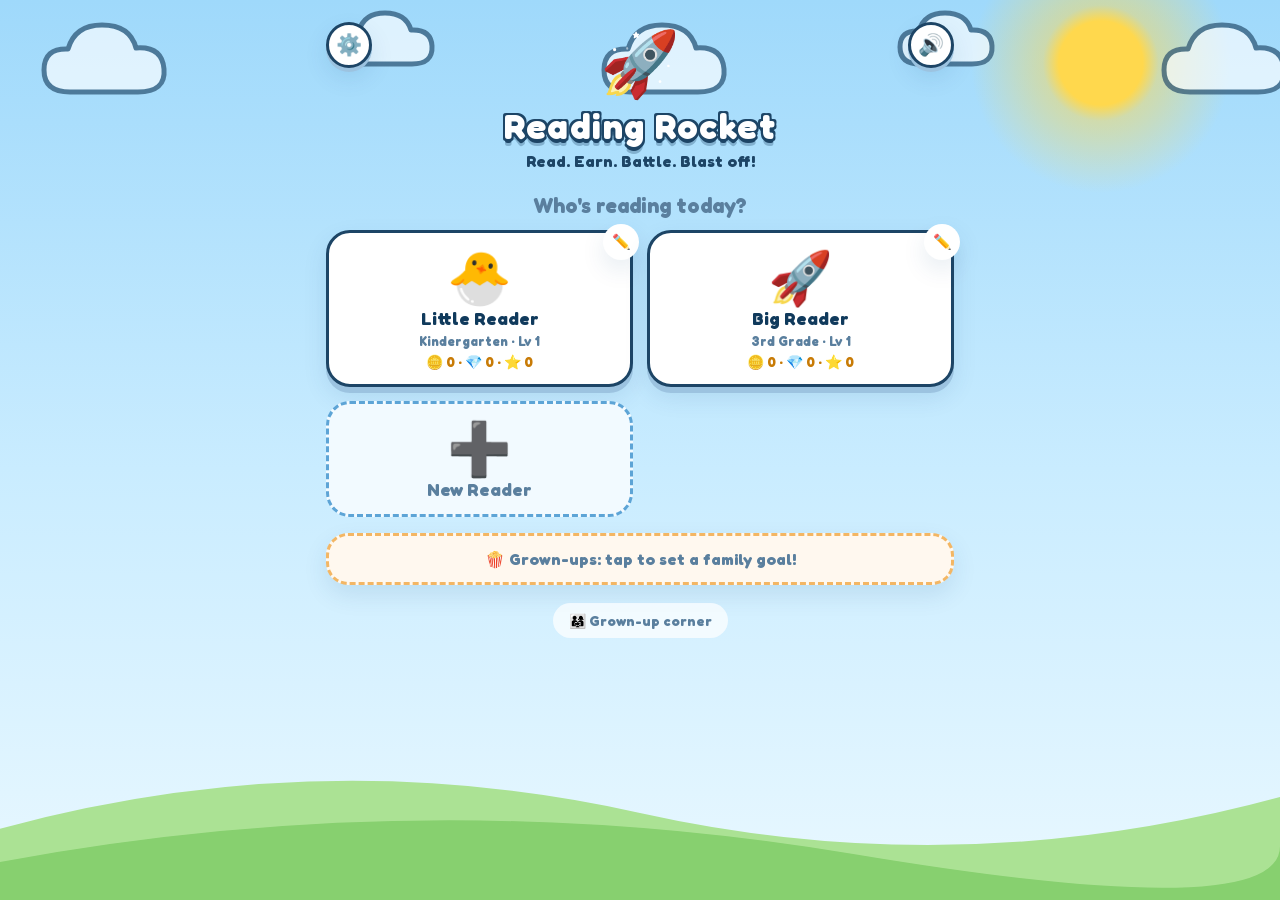
==== index.html @ 062eda23 "Add core functionality for Reading Rocket: progress tracking, state management, and service worker s" ====
<!doctype html>
<html lang="en">
<head>
  <meta charset="utf-8">
  <meta name="viewport" content="width=device-width, initial-scale=1, maximum-scale=1, user-scalable=no, viewport-fit=cover">
  <title>Reading Rocket — Learn to Read!</title>
  <meta name="description" content="A playful phonics game for kids: letter sounds, blending, word building, rhymes, sight words, and speed reading. Grades K–3.">
  <meta name="theme-color" content="#38bdf8">
  <link rel="manifest" href="manifest.webmanifest">
  <link rel="icon" href="icons/icon.svg" type="image/svg+xml">
  <link rel="apple-touch-icon" href="icons/apple-touch-icon.png">
  <meta name="apple-mobile-web-app-capable" content="yes">
  <meta name="mobile-web-app-capable" content="yes">
  <meta name="apple-mobile-web-app-status-bar-style" content="default">
  <meta name="apple-mobile-web-app-title" content="Reading Rocket">
  <link rel="preload" href="fonts/Fredoka.woff2" as="font" type="font/woff2" crossorigin>
  <link rel="stylesheet" href="css/styles.css">
</head>
<body>
  <div id="app"></div>
  <canvas id="confetti-canvas"></canvas>

  <script src="js/data.js"></script>
  <script src="js/audio.js"></script>
  <script src="js/confetti.js"></script>
  <script src="js/state.js"></script>
  <script src="js/progress.js"></script>
  <script src="js/games.js"></script>
  <script src="js/adventure.js"></script>
  <script src="js/app.js"></script>
</body>
</html>
---- css/styles.css ----
/* Reading Rocket — playful, big-touch-target styles for little hands. */

:root {
  --sky: #38bdf8;
  --sky-soft: #e0f2fe;
  --ink: #103a5c;
  --ink-soft: #5a7f9e;
  --card: #ffffff;
  --amber: #f59e0b;
  --amber-deep: #c87b06;
  --good: #22c55e;
  --good-deep: #15803d;
  --bad: #ef4444;
  --line: #d6e9f8;
  --shadow: 0 10px 24px rgba(2, 72, 122, 0.10);
}

* { box-sizing: border-box; -webkit-tap-highlight-color: transparent; }
html, body { margin: 0; min-height: 100%; }

body {
  font-family: ui-rounded, "SF Pro Rounded", "Trebuchet MS", "Comic Sans MS", system-ui, sans-serif;
  color: var(--ink);
  background:
    radial-gradient(1100px 480px at 85% -10%, #fff3c4 0%, transparent 55%),
    radial-gradient(900px 420px at -10% 110%, #dbeafe 0%, transparent 55%),
    linear-gradient(#c2e8fd, #ecf8ff 55%, #f8fdff);
  background-attachment: fixed;
  touch-action: manipulation;
  user-select: none;
  -webkit-user-select: none;
}

#app {
  max-width: 660px;
  margin: 0 auto;
  padding: 16px 16px calc(28px + env(safe-area-inset-bottom));
  min-height: 100dvh;
}

#confetti-canvas {
  position: fixed;
  inset: 0;
  width: 100vw;
  height: 100vh;
  pointer-events: none;
  z-index: 40;
}

.screen { animation: rise 0.35s ease both; }
@keyframes rise { from { opacity: 0; transform: translateY(14px); } to { opacity: 1; transform: none; } }

h1 { font-size: 30px; margin: 8px 0; }
h2 { font-size: 21px; margin: 10px 0; }

/* ---------- Buttons ---------- */
.btn {
  display: inline-flex;
  align-items: center;
  justify-content: center;
  gap: 8px;
  border: 0;
  cursor: pointer;
  font: inherit;
  font-weight: 800;
  color: #fff;
  background: var(--amber);
  border-radius: 20px;
  padding: 13px 22px;
  font-size: 19px;
  box-shadow: 0 5px 0 var(--amber-deep), var(--shadow);
  transition: transform 0.06s, box-shadow 0.06s;
}
.btn:active { transform: translateY(4px); box-shadow: 0 1px 0 var(--amber-deep); }
.btn.ghost { background: #fff; color: var(--ink); box-shadow: 0 5px 0 #c7ddef, var(--shadow); }
.btn.ghost:active { box-shadow: 0 1px 0 #c7ddef; }
.btn.good { background: var(--good); box-shadow: 0 5px 0 var(--good-deep), var(--shadow); }
.btn.good:active { box-shadow: 0 1px 0 var(--good-deep); }
.btn.danger { background: var(--bad); box-shadow: 0 5px 0 #b91c1c, var(--shadow); }
.btn.big { font-size: 23px; padding: 17px 28px; border-radius: 26px; }

.iconbtn {
  border: 0;
  cursor: pointer;
  width: 46px;
  height: 46px;
  border-radius: 50%;
  background: #fff;
  font-size: 21px;
  font-weight: 800;
  color: var(--ink);
  box-shadow: 0 4px 0 #c7ddef, var(--shadow);
  flex: none;
}
.iconbtn:active { transform: translateY(3px); box-shadow: 0 1px 0 #c7ddef; }

/* ---------- Home ---------- */
.apphead { text-align: center; position: relative; padding-top: 8px; }
/* decorative only — the animation's transform paints it above the corner
   buttons, so it must never swallow their taps */
.apphead .logo { font-size: 64px; animation: floaty 3s ease-in-out infinite; pointer-events: none; }
.apphead h1 { margin: 2px 0 0; font-size: 36px; letter-spacing: 0.5px; }
.apphead .tagline { margin: 4px 0 0; color: var(--ink-soft); font-weight: 700; }
.apphead .iconbtn { position: absolute; top: 6px; right: 0; z-index: 1; }
@keyframes floaty { 0%, 100% { transform: translateY(0) rotate(-4deg); } 50% { transform: translateY(-10px) rotate(4deg); } }

.sectiontitle { text-align: center; margin-top: 22px; color: var(--ink-soft); }

.profilegrid { display: grid; grid-template-columns: repeat(2, 1fr); gap: 14px; margin-top: 12px; }
.profilecard { position: relative; }
.profilemain {
  width: 100%;
  border: 0;
  cursor: pointer;
  font: inherit;
  color: var(--ink);
  background: var(--card);
  border-radius: 24px;
  padding: 18px 12px 14px;
  display: flex;
  flex-direction: column;
  align-items: center;
  gap: 4px;
  box-shadow: 0 6px 0 #cde4f5, var(--shadow);
  transition: transform 0.06s;
}
.profilemain:active { transform: translateY(4px); box-shadow: 0 2px 0 #cde4f5; }
.profilecard.add .profilemain { background: #f2faff; border: 3px dashed #9fd3f4; box-shadow: none; color: var(--ink-soft); }
.pavatar { font-size: 52px; line-height: 1; }
.pavatar.small { font-size: 36px; }
.pname { font-weight: 800; font-size: 18px; }
.pgrade { font-size: 13px; color: var(--ink-soft); font-weight: 700; }
.pstars { font-size: 14px; font-weight: 800; color: var(--amber-deep); }
.pstars.small { font-size: 13px; }
.editbtn {
  position: absolute;
  top: -6px;
  right: -6px;
  border: 0;
  width: 36px;
  height: 36px;
  border-radius: 50%;
  background: #fff;
  cursor: pointer;
  font-size: 15px;
  box-shadow: var(--shadow);
}

/* ---------- Player home ---------- */
.playerbar { display: flex; align-items: center; gap: 12px; }
.playerid { flex: 1; display: flex; align-items: center; gap: 10px; }
.playerid .pname { font-size: 20px; }

.gradepick { display: flex; gap: 8px; justify-content: center; margin: 16px 0 6px; flex-wrap: wrap; }
.gradepill {
  border: 0;
  cursor: pointer;
  font: inherit;
  font-weight: 800;
  padding: 9px 18px;
  border-radius: 999px;
  background: #fff;
  color: var(--ink-soft);
  box-shadow: 0 3px 0 #cde4f5;
}
.gradepill.on { background: var(--ink); color: #fff; box-shadow: 0 3px 0 #06243d; }

.gamegrid { display: grid; grid-template-columns: repeat(2, 1fr); gap: 13px; margin-top: 14px; }
.gamecard {
  border: 0;
  cursor: pointer;
  font: inherit;
  color: var(--ink);
  background: var(--card);
  border-radius: 22px;
  padding: 16px 10px 12px;
  display: flex;
  flex-direction: column;
  align-items: center;
  gap: 3px;
  box-shadow: 0 6px 0 #cde4f5, var(--shadow);
  transition: transform 0.06s;
}
.gamecard:active { transform: translateY(4px); box-shadow: 0 2px 0 #cde4f5; }
.gicon { font-size: 42px; line-height: 1.1; }
.gtitle { font-weight: 800; font-size: 17px; }
.gdesc { font-size: 12.5px; color: var(--ink-soft); font-weight: 600; }
.mini-stars { font-size: 15px; letter-spacing: 2px; margin-top: 2px; }
.mini-star { color: #d8e7f3; }
.mini-star.on { color: var(--amber); }

.tiprow { display: flex; gap: 10px; align-items: flex-end; margin-top: 20px; }
.owl { font-size: 40px; animation: floaty 4s ease-in-out infinite; }
.bubble {
  background: #fff;
  border-radius: 16px;
  border-bottom-left-radius: 4px;
  padding: 10px 14px;
  box-shadow: var(--shadow);
  font-size: 14px;
  color: var(--ink-soft);
  font-weight: 600;
}
.bubble b { color: var(--ink); }

/* ---------- Game chrome ---------- */
.gamebar { display: flex; align-items: center; gap: 12px; margin-bottom: 8px; }
.gametitle { font-weight: 800; font-size: 19px; flex: 1; }
.dots { display: flex; gap: 5px; }
.dot { width: 11px; height: 11px; border-radius: 50%; background: #c9e5f9; transition: all 0.2s; }
.dot.now { outline: 3px solid #ffd66e; outline-offset: 1px; }
.dot.on { background: var(--amber); transform: scale(1.15); }

.gamearea { padding-top: 6px; }

.prompt { text-align: center; }
.prompt h2 { color: var(--ink); }
.speaker, .bigpic {
  border: 0;
  cursor: pointer;
  background: #fff;
  border-radius: 28px;
  box-shadow: 0 6px 0 #cde4f5, var(--shadow);
  padding: 14px 26px;
  font-size: 56px;
  line-height: 1.15;
  margin-top: 6px;
}
.speaker:active, .bigpic:active { transform: translateY(4px); box-shadow: 0 2px 0 #cde4f5; }
.bigpic { font-size: 76px; }
.promptword { font-size: 26px; font-weight: 800; margin-top: 6px; }

/* tiles */
.tiles { display: flex; gap: 10px; justify-content: center; flex-wrap: wrap; margin: 14px 0; }
.tile {
  border: 0;
  cursor: pointer;
  font: inherit;
  font-weight: 800;
  font-size: 32px;
  color: var(--ink);
  min-width: 64px;
  padding: 12px 14px;
  background: #fff;
  border-radius: 18px;
  box-shadow: 0 6px 0 #cde4f5, var(--shadow);
  transition: transform 0.08s, background 0.15s;
  text-transform: lowercase;
}
.tile:active { transform: translateY(4px); box-shadow: 0 2px 0 #cde4f5; }
.tile.lit { background: #fde68a; transform: scale(1.1); }
.tile.used { opacity: 0.25; }
.tile.wrong { animation: shake 0.4s; background: #fee2e2; }

/* answer choices */
.choices { display: grid; gap: 13px; margin-top: 16px; }
.choices.letters { grid-template-columns: repeat(3, 1fr); }
.choices.pics { grid-template-columns: repeat(3, 1fr); }
.choice {
  border: 0;
  cursor: pointer;
  font: inherit;
  color: var(--ink);
  background: #fff;
  border-radius: 22px;
  padding: 16px 8px;
  box-shadow: 0 6px 0 #cde4f5, var(--shadow);
  transition: transform 0.07s;
  display: flex;
  flex-direction: column;
  align-items: center;
  gap: 4px;
}
.choice:active { transform: translateY(4px); box-shadow: 0 2px 0 #cde4f5; }
.choice.letter { font-size: 38px; font-weight: 800; }
.choice.letter small { font-size: 20px; color: var(--ink-soft); font-weight: 700; }
.choice.pic { font-size: 58px; line-height: 1.1; }
.choice .pemoji { font-size: 52px; line-height: 1.1; }
.choice .plabel { font-size: 17px; font-weight: 800; }
.choice.correct { background: #dcfce7; outline: 4px solid var(--good); animation: pip 0.45s; }
.choice.wrong { animation: shake 0.4s; background: #fee2e2; opacity: 0.6; }
@keyframes shake { 0%, 100% { transform: translateX(0); } 25% { transform: translateX(-7px); } 75% { transform: translateX(7px); } }
@keyframes pip { 0% { transform: scale(1); } 40% { transform: scale(1.12); } 100% { transform: scale(1); } }

.reveal {
  text-align: center;
  font-size: 40px;
  font-weight: 800;
  letter-spacing: 3px;
  margin-top: 14px;
  color: var(--good-deep);
  animation: pip 0.5s;
}

/* word builder slots */
.slots { display: flex; gap: 10px; justify-content: center; flex-wrap: wrap; margin-top: 14px; }
.slot {
  min-width: 62px;
  height: 68px;
  padding: 0 8px;
  border: 3px dashed #93c5fd;
  border-radius: 16px;
  background: rgba(255, 255, 255, 0.6);
  display: flex;
  align-items: center;
  justify-content: center;
  font-size: 30px;
  font-weight: 800;
  text-transform: lowercase;
}
.slot.filled { border-style: solid; border-color: var(--good); background: #dcfce7; animation: pip 0.3s; }
.tiles.bank { margin-top: 22px; }

/* intro + speed reader */
.card.intro {
  background: #fff;
  border-radius: 26px;
  box-shadow: var(--shadow);
  text-align: center;
  padding: 26px 18px;
  margin-top: 10px;
}
.intro-emoji { font-size: 64px; }
.card.intro p { color: var(--ink-soft); font-weight: 600; margin: 8px 0; }
.introbtns { display: flex; flex-direction: column; gap: 12px; margin-top: 16px; align-items: center; }

.speedtop { display: flex; align-items: center; gap: 12px; justify-content: center; margin: 6px 0 10px; }
.clock, .timeleft { font-weight: 800; font-size: 22px; color: var(--ink-soft); min-width: 52px; }
.scorenum { font-weight: 800; font-size: 20px; color: var(--amber-deep); }
.timebar { flex: 1; max-width: 280px; height: 12px; background: #dbeefc; border-radius: 999px; overflow: hidden; }
.timebar i { display: block; height: 100%; background: linear-gradient(90deg, var(--good), #86efac); border-radius: 999px; transition: width 0.2s linear; }
.muted { color: var(--ink-soft); font-weight: 700; }

.flashcard {
  background: #fff;
  border-radius: 26px;
  box-shadow: var(--shadow);
  min-height: 180px;
  display: flex;
  align-items: center;
  justify-content: center;
  text-align: center;
  padding: 24px 20px;
  font-weight: 800;
  margin: 0 auto;
}
.flashcard.words { font-size: 58px; letter-spacing: 1px; }
.flashcard.sentences { font-size: 30px; line-height: 1.45; }
.flashcard.tappable { border: 0; cursor: pointer; font-family: inherit; color: var(--ink); width: 100%; }
.speedbtns { display: flex; gap: 12px; justify-content: center; margin-top: 20px; flex-wrap: wrap; }

/* ---------- Results ---------- */
.results { text-align: center; padding-top: 30px; }
.starsbig { font-size: 74px; letter-spacing: 6px; }
.star { color: #d8e7f3; display: inline-block; }
.star.earn { color: var(--amber); animation: starpop 0.6s both; }
@keyframes starpop {
  0% { transform: scale(0) rotate(-40deg); }
  60% { transform: scale(1.35) rotate(8deg); }
  100% { transform: scale(1) rotate(0); }
}
.resline { color: var(--ink-soft); font-weight: 700; font-size: 17px; margin: 6px 0; }
.wpm { font-size: 34px; font-weight: 800; color: var(--good-deep); margin: 10px 0; }
.wpm small { font-size: 16px; color: var(--ink-soft); }
.trickyrow { display: flex; gap: 8px; flex-wrap: wrap; justify-content: center; margin-top: 8px; }
.trickyword {
  border: 0;
  cursor: pointer;
  font: inherit;
  font-weight: 800;
  background: #fff;
  color: var(--ink);
  border-radius: 999px;
  padding: 9px 16px;
  box-shadow: 0 3px 0 #cde4f5, var(--shadow);
}
.resbtns { display: flex; flex-direction: column; gap: 12px; align-items: center; margin-top: 26px; }

/* ---------- Modal ---------- */
.overlay {
  position: fixed;
  inset: 0;
  background: rgba(8, 47, 73, 0.45);
  display: flex;
  align-items: center;
  justify-content: center;
  z-index: 50;
  padding: 16px;
}
.modal {
  background: #fff;
  border-radius: 26px;
  padding: 22px;
  max-width: 430px;
  width: 100%;
  max-height: 88dvh;
  overflow-y: auto;
  box-shadow: 0 24px 60px rgba(2, 40, 70, 0.35);
}
.modal h2 { margin-top: 0; }
.mlabel { display: block; font-weight: 800; font-size: 14px; color: var(--ink-soft); margin: 14px 0 6px; }
.minput {
  width: 100%;
  font: inherit;
  font-weight: 700;
  font-size: 19px;
  padding: 12px 14px;
  border: 3px solid var(--line);
  border-radius: 16px;
  outline: none;
  color: var(--ink);
}
.minput:focus { border-color: var(--sky); }
.avatargrid { display: grid; grid-template-columns: repeat(8, 1fr); gap: 6px; }
.avatarbtn {
  border: 0;
  cursor: pointer;
  background: #f1f8fe;
  font-size: 24px;
  border-radius: 12px;
  padding: 6px 0;
  border: 3px solid transparent;
}
.avatarbtn.on { border-color: var(--amber); background: #fff7e0; }
.modalgrades { justify-content: flex-start; }
.modalgrades .gradepill { font-size: 14px; padding: 8px 12px; }
.modalbtns { display: flex; gap: 10px; margin-top: 20px; flex-wrap: wrap; }

/* ============================================================
   ADVENTURE: coins, hero, shop, map, boss battles
   ============================================================ */

.coinpill {
  font-weight: 800;
  font-size: 17px;
  background: #fff7e0;
  border: 2px solid #fcd34d;
  color: var(--amber-deep);
  border-radius: 999px;
  padding: 7px 13px;
  white-space: nowrap;
}
.coinwin { font-size: 30px; font-weight: 800; color: var(--amber-deep); margin: 8px 0; animation: pip 0.5s; }
.shake { animation: shake 0.4s; }

.pillrow { display: inline-flex; gap: 6px; }
.coinpill.gem { background: #f3e8ff; border-color: #c4b5fd; color: #7c3aed; }
.gemwin { font-size: 26px; font-weight: 800; color: #7c3aed; animation: pip 0.5s; }
.gemhint { color: #8b5cf6; font-weight: 700; font-size: 14px; margin: 2px 0; }
.streakline { color: #ea580c; font-weight: 800; font-size: 17px; margin: 4px 0; }

.shopcard.legendary {
  background: linear-gradient(160deg, #faf5ff, #ede9fe);
  border: 3px solid #c4b5fd;
}
.shopcard.legendary .shopstat { color: #7c3aed; }
.btn.gembtn { background: #8b5cf6; box-shadow: 0 5px 0 #6d28d9, var(--shadow); }
.btn.gembtn:active { box-shadow: 0 1px 0 #6d28d9; }

.battlefield.quake { animation: quake 0.45s; }
@keyframes quake {
  0%, 100% { transform: translate(0, 0) rotate(0); }
  20% { transform: translate(-7px, 3px) rotate(-1deg); }
  40% { transform: translate(6px, -4px) rotate(1deg); }
  60% { transform: translate(-5px, 2px) rotate(-0.6deg); }
  80% { transform: translate(4px, -2px) rotate(0.6deg); }
}

.apphead .settingsbtn { position: absolute; top: 6px; left: 0; right: auto; }
.vselect { appearance: auto; -webkit-appearance: menulist; }
.settip { margin-top: 14px; font-size: 13px; }
.trybtn { margin-top: 12px; }

/* hero card */
.herocard {
  display: flex;
  align-items: center;
  gap: 12px;
  background: var(--card);
  border-radius: 22px;
  padding: 12px 14px;
  margin-top: 14px;
  box-shadow: 0 6px 0 #cde4f5, var(--shadow);
}
.heroemoji { font-size: 52px; line-height: 1; }
.heromid { flex: 1; min-width: 0; }
.herostats { font-weight: 800; font-size: 15px; }
.herogear { display: flex; flex-wrap: wrap; gap: 5px; margin-top: 5px; }
.gearchip {
  font-size: 12px;
  font-weight: 700;
  background: var(--sky-soft);
  color: var(--ink);
  border-radius: 999px;
  padding: 3px 9px;
}
.gearchip.none { background: #fef9c3; color: #92400e; }
.shopgo { font-size: 14px; padding: 8px 14px; line-height: 1.2; }

/* adventure stage card */
.advcard {
  background: linear-gradient(135deg, var(--s1, #fef3c7), var(--s2, #bbf7d0));
  border-radius: 22px;
  padding: 14px;
  margin-top: 12px;
  box-shadow: var(--shadow);
  border: 3px solid rgba(255, 255, 255, 0.7);
}
.advcard.champ { background: linear-gradient(135deg, #fde68a, #fbbf24); }
.advtop { display: flex; align-items: center; gap: 12px; }
.stageemoji { font-size: 44px; line-height: 1; }
.advname { font-weight: 800; font-size: 18px; }
.advboss { font-weight: 700; font-size: 13.5px; color: rgba(16, 58, 92, 0.75); }
.stageprogress { display: flex; align-items: center; gap: 10px; margin-top: 10px; }
.stageprogress .timebar { background: rgba(255, 255, 255, 0.75); }
.advbtns { display: flex; align-items: center; gap: 10px; margin-top: 12px; flex-wrap: wrap; }
.advhint { font-weight: 700; font-size: 14px; color: rgba(16, 58, 92, 0.8); flex: 1; }
.advnote { color: var(--ink-soft); font-weight: 700; font-size: 15px; margin: 10px 0 0; }
.trainhead { display: flex; align-items: baseline; gap: 8px; margin: 18px 0 2px; }
.trainhead small { color: var(--ink-soft); font-size: 13px; }

.fightbtn { background: var(--bad); box-shadow: 0 5px 0 #b91c1c, var(--shadow); }
.fightbtn:active { box-shadow: 0 1px 0 #b91c1c; }
.pulse { animation: pulse 1.1s ease-in-out infinite; }
@keyframes pulse { 0%, 100% { transform: scale(1); } 50% { transform: scale(1.05); } }

/* ---------- shop ---------- */
.shoptabs { display: flex; gap: 7px; margin: 10px 0 14px; flex-wrap: wrap; }
.shoptab {
  border: 0;
  cursor: pointer;
  font: inherit;
  font-weight: 800;
  font-size: 14px;
  padding: 9px 14px;
  border-radius: 999px;
  background: #fff;
  color: var(--ink-soft);
  box-shadow: 0 3px 0 #cde4f5;
}
.shoptab.on { background: var(--ink); color: #fff; box-shadow: 0 3px 0 #06243d; }
.shopgrid { display: grid; grid-template-columns: repeat(2, 1fr); gap: 12px; }
.shopcard {
  background: #fff;
  border-radius: 20px;
  padding: 14px 10px 12px;
  text-align: center;
  box-shadow: 0 5px 0 #cde4f5, var(--shadow);
  display: flex;
  flex-direction: column;
  align-items: center;
  gap: 3px;
}
.shopcard.equipped { outline: 4px solid var(--good); }
.shopemoji { font-size: 46px; line-height: 1.1; }
.shopname { font-weight: 800; font-size: 16px; }
.shopstat { font-weight: 800; font-size: 13px; color: var(--amber-deep); }
.shopblurb { font-size: 12px; color: var(--ink-soft); font-weight: 600; min-height: 2.2em; }
.shopbtn { font-size: 16px; padding: 9px 16px; margin-top: 4px; }
.shophint { text-align: center; color: var(--ink-soft); font-weight: 700; font-size: 13.5px; }

/* ---------- map ---------- */
.champbanner {
  text-align: center;
  font-weight: 800;
  font-size: 22px;
  background: linear-gradient(135deg, #fde68a, #fbbf24);
  border-radius: 20px;
  padding: 16px;
  margin: 8px 0 4px;
  box-shadow: var(--shadow);
}
.champbanner small { font-size: 14px; font-weight: 700; color: rgba(16, 58, 92, 0.8); }
.mappath { display: flex; flex-direction: column; gap: 12px; margin-top: 12px; }
.stagecard {
  background: linear-gradient(135deg, var(--s1), var(--s2));
  border-radius: 20px;
  padding: 13px 14px;
  box-shadow: var(--shadow);
  border: 3px solid rgba(255, 255, 255, 0.7);
}
.stagecard.locked { filter: grayscale(0.85) opacity(0.6); }
.stagecard.current { outline: 4px solid var(--amber); }
.stagetop { display: flex; align-items: center; gap: 12px; }
.stageinfo { flex: 1; }
.stagename { font-weight: 800; font-size: 17px; }
.stageboss { font-weight: 700; font-size: 13.5px; color: rgba(16, 58, 92, 0.75); }
.stagebadge { font-size: 30px; }
.stagecard .fightbtn, .stagecard .rematchbtn { margin-top: 10px; }

/* ---------- battle ---------- */
.battle .gamebar { margin-bottom: 4px; }
.battlefield {
  position: relative;
  display: flex;
  align-items: stretch;
  justify-content: space-between;
  gap: 6px;
  background: linear-gradient(135deg, var(--s1), var(--s2));
  border-radius: 24px;
  border: 3px solid rgba(255, 255, 255, 0.7);
  box-shadow: var(--shadow);
  padding: 16px 10px 12px;
  min-height: 170px;
}
.fighter { position: relative; flex: 1; text-align: center; display: flex; flex-direction: column; align-items: center; justify-content: flex-end; gap: 4px; }
.femoji { font-size: 64px; line-height: 1.1; transition: transform 0.15s; }
.bossmoji { animation: bob 2.4s ease-in-out infinite; font-size: 72px; }
@keyframes bob { 0%, 100% { transform: translateY(0); } 50% { transform: translateY(-8px); } }
.fgear { font-size: 20px; min-height: 24px; }
.fname { font-weight: 800; font-size: 14px; }
.hearts { font-size: 17px; letter-spacing: 1px; min-height: 22px; }
.vsflash { font-size: 30px; align-self: center; animation: pulse 1.4s infinite; }
.hpbar { width: 90%; max-width: 150px; height: 13px; background: rgba(255, 255, 255, 0.8); border-radius: 999px; overflow: hidden; }
.hpbar i { display: block; height: 100%; background: linear-gradient(90deg, #ef4444, #f97316); border-radius: 999px; transition: width 0.35s; }

.femoji.lunge { transform: translateX(34px) rotate(10deg) scale(1.12); }
.femoji.lungeback { transform: translateX(-34px) rotate(-10deg) scale(1.12); }
.femoji.hit { animation: hitflash 0.5s; }
@keyframes hitflash {
  0%, 100% { filter: none; transform: none; }
  30% { filter: sepia(1) saturate(6) hue-rotate(-50deg); transform: translateX(-6px) rotate(-8deg); }
  60% { transform: translateX(5px) rotate(6deg); }
}
.femoji.defeated { animation: defeated 1s forwards; }
@keyframes defeated {
  40% { transform: rotate(20deg) translateY(6px); }
  100% { transform: rotate(110deg) translateY(46px); opacity: 0.15; }
}
.dmgfloat {
  position: absolute;
  top: 4px;
  left: 50%;
  transform: translateX(-50%);
  font-size: 24px;
  font-weight: 800;
  color: #b91c1c;
  text-shadow: 0 2px 0 #fff;
  animation: dmgup 0.9s forwards;
  pointer-events: none;
  white-space: nowrap;
}
.dmgfloat.crit { color: #d97706; font-size: 28px; }
@keyframes dmgup { from { opacity: 1; transform: translate(-50%, 0) scale(1); } to { opacity: 0; transform: translate(-50%, -42px) scale(1.25); } }

.battleq { margin-top: 12px; }
.bq { text-align: center; }
.bqprompt h3 { margin: 8px 0; font-size: 19px; }
.bigpic.small { font-size: 54px; padding: 8px 18px; }
.tiles.small .tile { font-size: 24px; min-width: 50px; padding: 9px 11px; }
.tiles.small { margin: 4px 0; }
.choices.words { grid-template-columns: repeat(3, 1fr); }
.wordchoice { font-size: 24px; font-weight: 800; padding: 20px 8px; text-transform: lowercase; }
.bosstaunt { font-size: 19px; font-weight: 800; color: var(--ink); }
.winpanel h2, .losepanel h2 { margin: 6px 0; }

/* ---------- story books ---------- */
.bookshelf { display: grid; grid-template-columns: repeat(2, 1fr); gap: 13px; margin-top: 10px; }
.bookcard {
  border: 0;
  cursor: pointer;
  font: inherit;
  color: var(--ink);
  background: linear-gradient(170deg, #fff, #f3faff);
  border-radius: 22px;
  padding: 18px 10px 14px;
  display: flex;
  flex-direction: column;
  align-items: center;
  gap: 5px;
  box-shadow: 0 6px 0 #cde4f5, var(--shadow);
  transition: transform 0.06s;
}
.bookcard:active { transform: translateY(4px); box-shadow: 0 2px 0 #cde4f5; }
.bookcover { font-size: 52px; line-height: 1.1; }
.booktitle { font-weight: 800; font-size: 16.5px; }
.bookmeta { font-size: 12.5px; color: var(--ink-soft); font-weight: 700; }

.bookpage {
  background: #fff;
  border-radius: 26px;
  box-shadow: var(--shadow);
  padding: 24px 18px;
  margin-top: 8px;
  min-height: 320px;
  display: flex;
  flex-direction: column;
  align-items: center;
  justify-content: center;
  gap: 18px;
  text-align: center;
}
.bookart { font-size: 64px; line-height: 1.2; }
.booktext { font-size: 27px; line-height: 1.75; font-weight: 700; margin: 0; max-width: 34ch; }
.word {
  border: 0;
  background: none;
  font: inherit;
  color: var(--ink);
  cursor: pointer;
  padding: 1px 3px;
  border-radius: 8px;
  border-bottom: 3px dotted #b9d9f1;
}
.word.plain { border-bottom: 0; cursor: default; }
.word.lit { background: #fde68a; border-bottom-color: transparent; }
.bookctrl { display: flex; gap: 10px; align-items: center; justify-content: center; margin-top: 16px; flex-wrap: wrap; }

/* ---------- chest & gift ---------- */
.chestbtn {
  border: 0;
  cursor: pointer;
  background: #fff;
  font: inherit;
  border-radius: 22px;
  box-shadow: 0 6px 0 #cde4f5, var(--shadow);
  padding: 10px 22px;
  font-size: 40px;
  display: inline-flex;
  align-items: center;
  gap: 10px;
  margin: 6px 0;
  animation: wiggle 1.6s ease-in-out infinite;
}
.chestbtn:active { transform: translateY(4px); box-shadow: 0 2px 0 #cde4f5; }
.chesthint { font-size: 15px; font-weight: 800; color: var(--ink-soft); }
.chestwin { animation: pip 0.5s; }
@keyframes wiggle { 0%, 100% { transform: rotate(0); } 6% { transform: rotate(-5deg); } 12% { transform: rotate(5deg); } 18% { transform: rotate(0); } }
.giftmodal { text-align: center; }
.giftbox {
  border: 0;
  background: none;
  cursor: pointer;
  font-size: 92px;
  line-height: 1.1;
  animation: wiggle 1.4s ease-in-out infinite;
}

/* ---------- Small screens ---------- */
@media (max-width: 420px) {
  .femoji { font-size: 50px; }
  .bossmoji { font-size: 58px; }
  .wordchoice { font-size: 19px; }
  .herostats { font-size: 13px; }
  .shopgrid { gap: 9px; }
  .booktext { font-size: 22px; }
  .bookart { font-size: 52px; }
  .bookpage { min-height: 260px; }
  .choices.pics, .choices.letters { gap: 10px; }
  .choice.pic { font-size: 46px; }
  .choice .pemoji { font-size: 40px; }
  .flashcard.words { font-size: 44px; }
  .flashcard.sentences { font-size: 24px; }
  .avatargrid { grid-template-columns: repeat(6, 1fr); }
  .apphead h1 { font-size: 30px; }
}

/* ============================================================
   CARTOON SKIN — chunky font, ink outlines, sticker cards,
   animated sky with clouds and hills
   ============================================================ */

@font-face {
  font-family: 'Fredoka';
  src: url('../fonts/Fredoka.woff2') format('woff2');
  font-weight: 300 700;
  font-display: swap;
}

:root {
  --outline: #1d4566;
  --edge: #9cc3e0;
}

body {
  font-family: 'Fredoka', ui-rounded, 'SF Pro Rounded', 'Trebuchet MS', 'Comic Sans MS', system-ui, sans-serif;
  font-weight: 500;
  background:
    radial-gradient(circle at 86% 7%, #ffd84d 0 42px, rgba(255, 216, 77, 0.45) 58px, rgba(255, 216, 77, 0) 130px),
    linear-gradient(#9fd9fb, #c9ecff 52%, #e9f8ff);
  background-attachment: fixed;
}

/* rolling hills pinned to the bottom of the screen */
body::before {
  content: '';
  position: fixed;
  left: 0; right: 0; bottom: 0;
  height: 190px;
  z-index: 0;
  pointer-events: none;
  background: url("data:image/svg+xml,<svg xmlns='http://www.w3.org/2000/svg' viewBox='0 0 1440 240' preserveAspectRatio='none'><path d='M0 150 Q360 40 720 130 T1440 110 V240 H0 Z' fill='%23abe294'/><path d='M0 192 Q480 92 960 182 T1440 172 V240 H0 Z' fill='%2387d06f'/></svg>") bottom / 100% 100% no-repeat;
}

/* outlined clouds drifting across the sky */
body::after {
  content: '';
  position: fixed;
  left: 0; right: 0; top: 0;
  height: 170px;
  z-index: 0;
  pointer-events: none;
  opacity: 0.65;
  background: url("data:image/svg+xml,<svg xmlns='http://www.w3.org/2000/svg' width='560' height='160' viewBox='0 0 560 160'><g stroke='%231d4566' stroke-width='5' stroke-linejoin='round' fill='%23ffffff'><path d='M70 92 q-26 0 -26-22 q0-22 24-21 q7-24 34-24 q28 0 34 23 q26-2 28 21 q2 23-26 23 Z'/><path d='M360 64 q-20 0 -20-17 q0-17 19-16 q5-18 26-18 q21 0 26 17 q20-1 21 16 q1 18-20 18 Z'/></g></svg>") repeat-x;
  background-size: 560px 160px;
  animation: clouddrift 80s linear infinite;
}
@keyframes clouddrift { from { background-position-x: 0; } to { background-position-x: -560px; } }

#app { position: relative; z-index: 1; }

/* comic-book title */
.apphead h1 {
  font-weight: 700;
  color: #fff;
  letter-spacing: 1.5px;
  text-shadow:
    -2px -2px 0 var(--outline), 2px -2px 0 var(--outline),
    -2px 2px 0 var(--outline), 2px 2px 0 var(--outline),
    0 4px 0 var(--outline), 0 7px 0 rgba(29, 69, 102, 0.3);
}
.apphead .tagline { color: var(--outline); }

/* ink outlines on everything tappable or card-like */
.iconbtn, .profilemain, .gamecard, .bookcard, .shopcard, .herocard,
.speaker, .bigpic, .tile, .choice, .gradepill, .shoptab,
.trickyword, .chestbtn, .flashcard, .bookpage, .card.intro, .modal, .bubble {
  border: 3px solid var(--outline);
}
.btn {
  border: 3px solid rgba(0, 0, 0, 0.22);
  background-image: linear-gradient(180deg, rgba(255, 255, 255, 0.32), rgba(255, 255, 255, 0) 45%);
}
.btn.ghost { border-color: var(--outline); background-image: none; }
.profilecard.add .profilemain { border: 3px dashed #5da4d6; box-shadow: none; }
.slot { border-width: 3px; }
.minput { border-width: 3px; }

/* comic bottom edges (press states keep working) */
.iconbtn { box-shadow: 0 4px 0 var(--edge), var(--shadow); }
.iconbtn:active { box-shadow: 0 1px 0 var(--edge); }
.profilemain, .gamecard, .bookcard, .herocard { box-shadow: 0 6px 0 var(--edge), var(--shadow); }
.profilemain:active, .gamecard:active, .bookcard:active { box-shadow: 0 2px 0 var(--edge); }
.speaker, .bigpic, .tile, .choice { box-shadow: 0 6px 0 var(--edge), var(--shadow); }
.speaker:active, .bigpic:active, .tile:active, .choice:active { box-shadow: 0 2px 0 var(--edge); }
.shopcard { box-shadow: 0 5px 0 var(--edge), var(--shadow); }
.gradepill, .shoptab { box-shadow: 0 3px 0 var(--edge); }
.gradepill.on, .shoptab.on { border-color: var(--outline); box-shadow: 0 3px 0 #06243d; }
.trickyword, .chestbtn { box-shadow: 0 4px 0 var(--edge), var(--shadow); }

/* sticker edges for the colorful gradient cards */
.advcard, .stagecard, .battlefield, .champbanner {
  border: 3px solid #fff;
  box-shadow: 0 0 0 3px var(--outline), 0 10px 22px rgba(29, 69, 102, 0.22);
}
.stagecard.current {
  outline: none;
  border-color: #ffd66e;
  box-shadow: 0 0 0 3px var(--outline), 0 10px 22px rgba(29, 69, 102, 0.25);
}

/* playful sticker tilts */
.gamecard:nth-child(odd), .bookcard:nth-child(odd) { transform: rotate(-1.1deg); }
.gamecard:nth-child(even), .bookcard:nth-child(even) { transform: rotate(1.1deg); }
.shopcard:nth-child(odd) { transform: rotate(-0.8deg); }
.shopcard:nth-child(even) { transform: rotate(0.8deg); }
.gamecard:active, .bookcard:active { transform: rotate(0deg) translateY(4px) scale(0.98); }

/* bobbing icons */
.gicon, .bookcover { display: inline-block; animation: bob2 2.8s ease-in-out infinite; }
.gamecard:nth-child(even) .gicon, .bookcard:nth-child(even) .bookcover { animation-delay: 0.7s; }
@keyframes bob2 {
  0%, 100% { transform: translateY(0) rotate(-2deg); }
  50% { transform: translateY(-5px) rotate(2deg); }
}

/* outlined progress dots */
.dot { width: 13px; height: 13px; border: 2.5px solid var(--outline); background: #fff; }
.dot.on { background: var(--amber); }

/* owl speech bubble gets a comic tail */
.owl { font-size: 52px; }
.bubble::before {
  content: '';
  position: absolute;
  left: -13px; bottom: 11px;
  border: 10px solid transparent;
  border-right-color: var(--outline);
}
.bubble::after {
  content: '';
  position: absolute;
  left: -7px; bottom: 14px;
  border: 7px solid transparent;
  border-right-color: #fff;
}

/* outlined meters */
.timebar, .hpbar { border: 2.5px solid var(--outline); background: #fff; }

/* results stars pop like stickers */
.starsbig .star.earn {
  text-shadow:
    -3px -3px 0 #fff, 3px -3px 0 #fff, -3px 3px 0 #fff, 3px 3px 0 #fff,
    0 6px 0 rgba(29, 69, 102, 0.3);
}

@media (prefers-reduced-motion: reduce) {
  body::after, .gicon, .bookcover, .logo, .owl, .bossmoji, .pulse, .chestbtn, .giftbox, .vsflash {
    animation: none !important;
  }
}

/* ============================================================
   PROGRESSION: XP bar, journey meter, quests, badges, ceremony,
   family goal, grown-up corner
   ============================================================ */

/* XP bar */
.xprow { display: flex; align-items: center; gap: 9px; margin: 10px 2px 0; }
.xplv { font-weight: 700; font-size: 14px; color: var(--outline); white-space: nowrap; }
.timebar.xbar { flex: 1; height: 12px; }
.timebar.xbar i { background: linear-gradient(90deg, #8b5cf6, #c4b5fd); }
.xptitle { font-weight: 700; font-size: 12.5px; color: var(--ink-soft); white-space: nowrap; }

/* journey meter */
.journeycard {
  display: block;
  width: 100%;
  cursor: pointer;
  font: inherit;
  color: var(--ink);
  text-align: left;
  background: linear-gradient(135deg, #ede9fe, #dbeafe);
  border: 3px solid #fff;
  box-shadow: 0 0 0 3px var(--outline), 0 10px 22px rgba(29, 69, 102, 0.2);
  border-radius: 22px;
  padding: 13px 14px;
  margin-top: 12px;
}
.jtop { display: flex; justify-content: space-between; align-items: baseline; font-weight: 700; font-size: 16px; }
.jtop b { font-size: 20px; }
.timebar.jbar { height: 16px; margin-top: 8px; }
.timebar.jbar i { background: linear-gradient(90deg, #f59e0b, #fbbf24); }
.jhint { font-size: 12.5px; font-weight: 600; color: var(--ink-soft); margin-top: 7px; }
.jready { font-size: 15px; font-weight: 700; color: #b45309; margin-top: 8px; animation: pulse 1.1s infinite; }
.journeycard.ready { background: linear-gradient(135deg, #fef3c7, #fde68a); }

/* quests */
.questcard {
  background: #fff;
  border: 3px solid var(--outline);
  border-radius: 22px;
  padding: 12px 14px;
  margin-top: 12px;
  box-shadow: 0 5px 0 var(--edge), var(--shadow);
}
.questhead { font-weight: 700; font-size: 16px; margin-bottom: 7px; display: flex; justify-content: space-between; flex-wrap: wrap; gap: 4px; }
.qbonus { color: #7c3aed; font-size: 13.5px; }
.questrow { display: flex; align-items: center; gap: 9px; padding: 5px 0; font-weight: 600; font-size: 14.5px; }
.questrow.done .qname { text-decoration: line-through; color: var(--ink-soft); }
.qicon { font-size: 19px; width: 26px; text-align: center; }
.qname { flex: 1; }
.qprog { font-weight: 700; color: var(--amber-deep); font-size: 13.5px; white-space: nowrap; }

/* journey modal rows */
.jrow { display: flex; align-items: center; gap: 9px; margin: 9px 0; }
.jlabel { width: 110px; font-weight: 700; font-size: 14px; }
.timebar.jminibar { flex: 1; height: 12px; }
.jnum { font-weight: 700; font-size: 13px; color: var(--ink-soft); min-width: 64px; text-align: right; }
.jexplain { font-size: 13px; color: var(--ink-soft); font-weight: 600; background: var(--sky-soft); border-radius: 12px; padding: 9px 12px; }

/* results extras */
.xpwin { font-size: 16px; font-weight: 700; color: #7c3aed; }
.levelup { font-size: 24px; font-weight: 700; color: #7c3aed; animation: pip 0.5s; margin: 4px 0; }
.questdone { font-weight: 700; color: var(--good-deep); margin: 3px 0; font-size: 15px; }
.masteredrow { display: flex; gap: 6px; flex-wrap: wrap; justify-content: center; align-items: center; font-weight: 700; font-size: 14px; margin: 6px 0; }
.masterychip { background: #fef3c7; border: 2.5px solid var(--amber); border-radius: 999px; padding: 4px 12px; font-weight: 700; }

/* combo float */
.combofloat {
  position: absolute;
  left: 50%;
  top: 90px;
  transform: translateX(-50%);
  font-size: 26px;
  font-weight: 700;
  color: #ea580c;
  text-shadow: -2px 0 0 #fff, 2px 0 0 #fff, 0 -2px 0 #fff, 0 2px 0 #fff;
  animation: dmgup 1s forwards;
  pointer-events: none;
  z-index: 5;
}
.gamearea { position: relative; }

/* boss low-hp tension */
.hpbar.lowhp { animation: pulse 0.6s infinite; border-color: #b91c1c; }
.hpbar.lowhp i { background: #ef4444; }

/* ceremony */
.ceremony { text-align: center; padding-top: 40px; }
.cermortar { font-size: 110px; line-height: 1.1; animation: floaty 2.5s ease-in-out infinite; }
.ceremony h1 { font-size: 38px; color: #fff; text-shadow: -2px -2px 0 var(--outline), 2px -2px 0 var(--outline), -2px 2px 0 var(--outline), 2px 2px 0 var(--outline), 0 4px 0 var(--outline); letter-spacing: 1px; }
.cerline { font-weight: 600; font-size: 17px; color: var(--ink); margin: 8px 0; }

/* badges */
.badgegrid { display: grid; grid-template-columns: repeat(3, 1fr); gap: 11px; margin-top: 12px; }
.badgecard {
  background: #fff;
  border: 3px solid var(--outline);
  border-radius: 18px;
  padding: 12px 6px 10px;
  text-align: center;
  display: flex;
  flex-direction: column;
  align-items: center;
  gap: 3px;
  box-shadow: 0 4px 0 var(--edge), var(--shadow);
}
.badgecard.locked { filter: grayscale(1) opacity(0.55); }
.badgeemoji { font-size: 34px; line-height: 1.1; }
.badgename { font-weight: 700; font-size: 13px; }
.badgehint { font-size: 11px; color: var(--ink-soft); font-weight: 600; }

/* family goal */
.familycard {
  display: block;
  width: 100%;
  margin-top: 16px;
  background: linear-gradient(135deg, #fff7ed, #ffedd5);
  border: 3px solid #fff;
  box-shadow: 0 0 0 3px var(--outline), 0 10px 22px rgba(29, 69, 102, 0.2);
  border-radius: 22px;
  padding: 13px 14px;
  font: inherit;
  color: var(--ink);
  text-align: left;
}
.familycard.empty { cursor: pointer; text-align: center; font-weight: 700; color: var(--ink-soft); border-style: dashed; border-color: #f3b664; background: #fff8ef; box-shadow: var(--shadow); }
.familycard.done { background: linear-gradient(135deg, #fde68a, #fbbf24); }
.famtop { font-weight: 700; font-size: 16px; }
.timebar.fambar { height: 14px; margin-top: 8px; }
.timebar.fambar i { background: linear-gradient(90deg, #f97316, #fb923c); }
.famnum { font-weight: 700; font-size: 13.5px; color: var(--ink-soft); margin-top: 6px; }
.parentrow { text-align: center; margin-top: 18px; }
.parentlink {
  border: 0;
  cursor: pointer;
  font: inherit;
  font-weight: 700;
  font-size: 14px;
  color: var(--ink-soft);
  background: rgba(255, 255, 255, 0.7);
  border-radius: 999px;
  padding: 9px 16px;
}

/* grown-up corner */
.parentcard {
  background: #fff;
  border: 3px solid var(--outline);
  border-radius: 22px;
  padding: 14px;
  margin-top: 12px;
  box-shadow: 0 5px 0 var(--edge), var(--shadow);
}
.ptop { display: flex; gap: 10px; align-items: center; font-size: 15px; }
.pstatsrow { font-size: 13.5px; font-weight: 600; color: var(--ink); margin-top: 8px; }
.troublerow { display: flex; gap: 6px; flex-wrap: wrap; align-items: center; margin-top: 8px; font-size: 13px; }
.famh { margin: 0 0 4px; }
.gateinput { text-align: center; font-size: 24px; }

/* hero card buttons */
.herobtns { display: flex; flex-direction: column; gap: 7px; }
.herobtns .shopgo { font-size: 12.5px; padding: 7px 12px; }

@media (max-width: 420px) {
  .badgegrid { grid-template-columns: repeat(2, 1fr); }
  .jlabel { width: 88px; font-size: 13px; }
  .xptitle { display: none; }
}
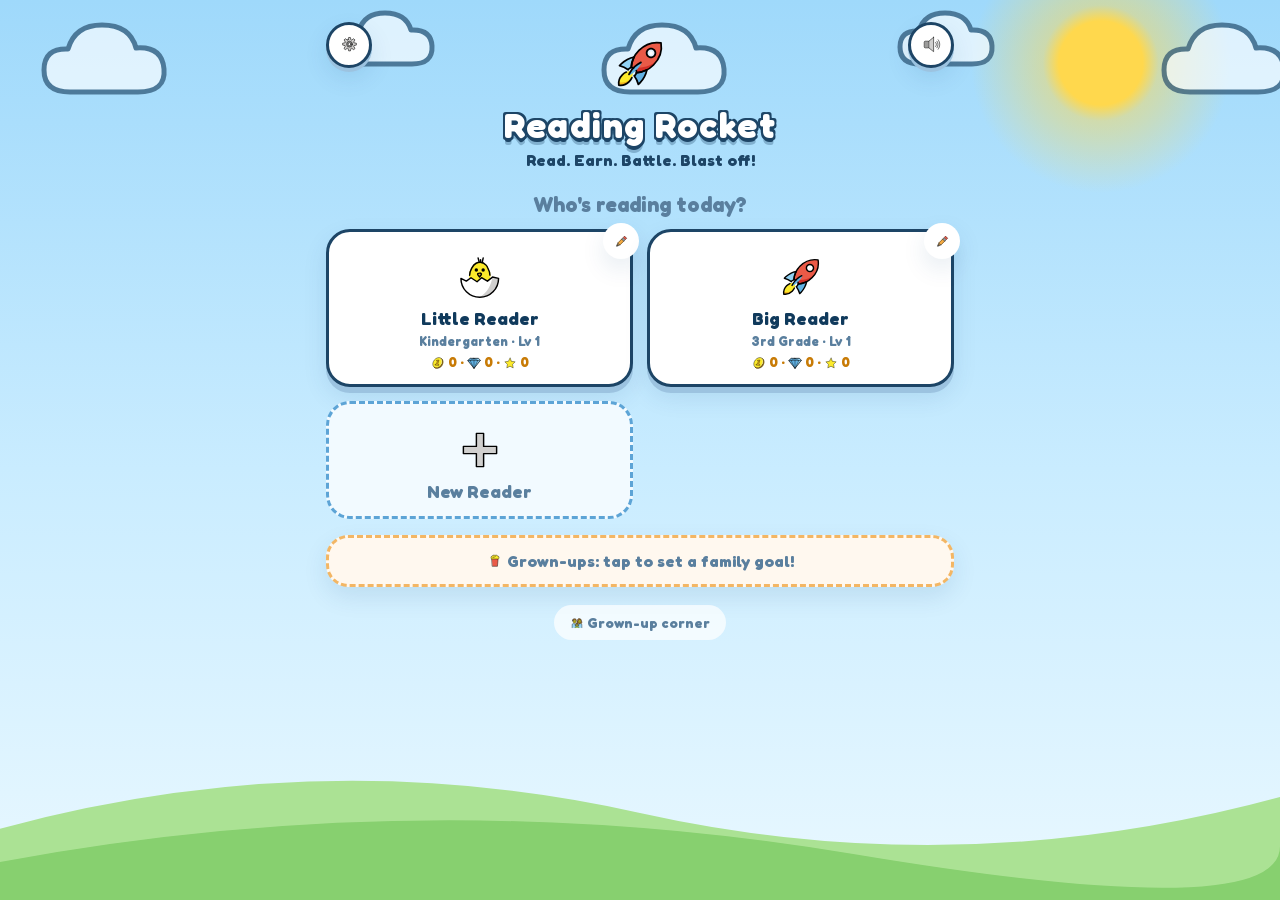
==== commit a57da407: "Add OpenMoji image support for emojis - Introduced img.js to handle emoji rendering with OpenMoji il" ====
--- a/index.html
+++ b/index.html
@@ -25,6 +25,8 @@
   <script src="js/confetti.js"></script>
   <script src="js/state.js"></script>
   <script src="js/progress.js"></script>
+  <script src="js/imgmap.js"></script>
+  <script src="js/img.js"></script>
   <script src="js/games.js"></script>
   <script src="js/adventure.js"></script>
   <script src="js/app.js"></script>
--- a/css/styles.css
+++ b/css/styles.css
@@ -1079,3 +1079,290 @@
   .jlabel { width: 88px; font-size: 13px; }
   .xptitle { display: none; }
 }
+
+/* ============================================================
+   KIDS UX PASS: pet buddy, PLAY button, rocket journey,
+   stickers, celebration sequence, stage skies
+   ============================================================ */
+
+/* pet buddy */
+#petbuddy {
+  position: fixed;
+  left: 12px;
+  bottom: 12px;
+  font-size: 44px;
+  line-height: 1;
+  z-index: 30;
+  pointer-events: none;
+  filter: drop-shadow(0 3px 2px rgba(29, 69, 102, 0.3));
+  animation: petidle 3s ease-in-out infinite;
+}
+@keyframes petidle { 0%, 100% { transform: translateY(0); } 50% { transform: translateY(-4px); } }
+#petbuddy.petjump { animation: petjump 0.5s; }
+@keyframes petjump { 0%, 100% { transform: translateY(0); } 40% { transform: translateY(-22px) rotate(-8deg); } 70% { transform: translateY(0) scale(1.1, 0.9); } }
+#petbuddy.petsad { animation: petsad 0.6s; }
+@keyframes petsad { 0%, 100% { transform: rotate(0); } 30% { transform: rotate(-14deg) translateY(4px); } 60% { transform: rotate(10deg) translateY(4px); } }
+#petbuddy.petparty { animation: petparty 0.9s; }
+@keyframes petparty { 0%, 100% { transform: rotate(0) scale(1); } 25% { transform: rotate(-15deg) scale(1.25) translateY(-14px); } 50% { transform: rotate(15deg) scale(1.25) translateY(-18px); } 75% { transform: rotate(-10deg) scale(1.15) translateY(-8px); } }
+
+/* the one big PLAY button */
+.playbig {
+  display: block;
+  width: 100%;
+  margin-top: 12px;
+  border: 3px solid rgba(0, 0, 0, 0.25);
+  cursor: pointer;
+  font: inherit;
+  font-weight: 700;
+  font-size: 32px;
+  letter-spacing: 2px;
+  color: #fff;
+  text-shadow: 0 2px 0 rgba(0, 0, 0, 0.25);
+  background: linear-gradient(135deg, #fb923c, #ef4444 55%, #ec4899);
+  background-image: linear-gradient(180deg, rgba(255, 255, 255, 0.3), rgba(255, 255, 255, 0) 45%), linear-gradient(135deg, #fb923c, #ef4444 55%, #ec4899);
+  border-radius: 28px;
+  padding: 18px;
+  box-shadow: 0 7px 0 #b91c1c, 0 14px 26px rgba(29, 69, 102, 0.25);
+  animation: pulse 1.6s ease-in-out infinite;
+}
+.playbig:active { transform: translateY(5px) scale(0.98); box-shadow: 0 2px 0 #b91c1c; animation: none; }
+
+/* icon stat chips */
+.statchips { display: flex; gap: 6px; flex-wrap: wrap; }
+.statchip {
+  font-weight: 700;
+  font-size: 14px;
+  background: var(--sky-soft);
+  border: 2px solid var(--outline);
+  border-radius: 999px;
+  padding: 3px 10px;
+}
+
+/* rocket journey track */
+.jtrack {
+  position: relative;
+  height: 40px;
+  margin-top: 10px;
+  background: linear-gradient(90deg, #bfe3fb, #c7d4f7 60%, #2c3a6e);
+  border: 2.5px solid var(--outline);
+  border-radius: 999px;
+}
+.jtrail {
+  position: absolute;
+  left: 0; top: 0; bottom: 0;
+  background: linear-gradient(90deg, rgba(251, 191, 36, 0.55), rgba(251, 146, 60, 0.55));
+  border-radius: 999px;
+  max-width: 100%;
+}
+.jtick { position: absolute; top: 50%; transform: translate(-50%, -50%); font-size: 17px; opacity: 0.85; }
+.jmoon { position: absolute; right: 6px; top: 50%; transform: translateY(-50%); font-size: 24px; }
+.jrocket {
+  position: absolute;
+  top: 50%;
+  transform: translate(-55%, -50%) rotate(45deg);
+  font-size: 26px;
+  transition: left 0.6s ease;
+  filter: drop-shadow(0 2px 2px rgba(29, 69, 102, 0.4));
+}
+
+/* quest meters */
+.qdots { display: inline-flex; gap: 4px; margin-left: 8px; vertical-align: middle; }
+.qdot { width: 11px; height: 11px; border-radius: 50%; background: #fff; border: 2px solid var(--outline); display: inline-block; }
+.qdot.on { background: var(--good); }
+.qmini { display: inline-block; width: 64px; height: 10px; background: #fff; border: 2px solid var(--outline); border-radius: 999px; margin-left: 8px; overflow: hidden; vertical-align: middle; }
+.qmini i { display: block; height: 100%; background: var(--good); }
+
+/* celebration sequence reveals */
+.seq { opacity: 0; transform: translateY(8px); transition: opacity 0.35s, transform 0.35s; display: inline-block; }
+.seq.show { opacity: 1; transform: none; }
+div.seq, p.seq { display: block; }
+
+/* sticker pack + reveal */
+.stickpack {
+  border: 3px solid var(--outline);
+  cursor: pointer;
+  font: inherit;
+  background: linear-gradient(150deg, #fdf4ff, #f5d0fe);
+  border-radius: 20px;
+  padding: 12px 22px;
+  font-size: 40px;
+  display: inline-flex;
+  align-items: center;
+  gap: 12px;
+  box-shadow: 0 5px 0 var(--edge), var(--shadow);
+  animation: wiggle 1.3s ease-in-out infinite;
+  margin: 8px 0;
+}
+.packlabel { font-size: 16px; font-weight: 700; color: var(--ink); }
+.stickreveal { display: flex; flex-direction: column; align-items: center; gap: 4px; margin: 8px 0; }
+.bigsticker { font-size: 74px; line-height: 1.15; animation: starpop 0.6s both; filter: drop-shadow(0 4px 3px rgba(29, 69, 102, 0.3)); }
+.bigsticker.shinybig { animation: starpop 0.6s both, shinypulse 1.4s ease-in-out infinite 0.6s; }
+@keyframes shinypulse { 0%, 100% { filter: drop-shadow(0 0 6px #fbbf24); } 50% { filter: drop-shadow(0 0 18px #f59e0b); } }
+.sticklabel { font-weight: 700; color: var(--ink); }
+
+/* sticker album */
+.packhead { margin: 16px 0 8px; font-size: 18px; }
+.stickgrid { display: grid; grid-template-columns: repeat(6, 1fr); gap: 8px; }
+.stickslot {
+  aspect-ratio: 1;
+  display: flex;
+  align-items: center;
+  justify-content: center;
+  font-size: 30px;
+  background: #fff;
+  border: 3px dashed #b9d9f1;
+  border-radius: 14px;
+  opacity: 0.55;
+}
+.stickslot.own { border: 3px solid var(--outline); opacity: 1; box-shadow: 0 3px 0 var(--edge); }
+.stickslot.shiny { background: linear-gradient(150deg, #fef9c3, #fde68a); animation: shinypulse 1.8s ease-in-out infinite; }
+.stuffrow { display: flex; gap: 10px; align-items: center; flex-wrap: wrap; }
+.gearchip.equippedchip { background: #dcfce7; border: 2px solid var(--good); }
+.stuffgear { margin-bottom: 4px; }
+
+/* battle hearts pop */
+.hearts.heartpop { animation: pip 0.5s; }
+
+/* stage-tinted skies (top sky color follows the adventure) */
+body.stage-0 { background: radial-gradient(circle at 86% 7%, #ffd84d 0 42px, rgba(255,216,77,.45) 58px, rgba(255,216,77,0) 130px), linear-gradient(#b5e3b0, #d7f3d2 52%, #ecfbe9); }
+body.stage-1 { background: radial-gradient(circle at 86% 7%, #ffd84d 0 42px, rgba(255,216,77,.45) 58px, rgba(255,216,77,0) 130px), linear-gradient(#9bd9b4, #c6ecd4 52%, #e8f8ee); }
+body.stage-2 { background: radial-gradient(circle at 86% 7%, #ffd84d 0 42px, rgba(255,216,77,.45) 58px, rgba(255,216,77,0) 130px), linear-gradient(#b4bdf2, #d4dafa 52%, #eef0fe); }
+body.stage-3 { background: radial-gradient(circle at 86% 7%, #ffb84d 0 42px, rgba(255,170,77,.5) 58px, rgba(255,170,77,0) 130px), linear-gradient(#f6c197, #fbdcc0 52%, #fef2e6); }
+body.stage-4 { background: radial-gradient(circle at 86% 7%, #ffd84d 0 42px, rgba(255,216,77,.4) 58px, rgba(255,216,77,0) 130px), linear-gradient(#b3c4dd, #d3def0 52%, #edf2fa); }
+body.stage-5 { background: radial-gradient(circle at 86% 7%, #ffd84d 0 42px, rgba(255,216,77,.4) 58px, rgba(255,216,77,0) 130px), linear-gradient(#9ddef0, #c8eef8 52%, #e9f9fd); }
+body.stage-6 { background: radial-gradient(circle at 86% 7%, #e8e6f0 0 42px, rgba(220,220,240,.5) 58px, rgba(220,220,240,0) 130px), linear-gradient(#b7bdda, #d4d8ec 52%, #eef0f9); }
+body.stage-7 { background: radial-gradient(circle at 86% 7%, #d8c6f7 0 42px, rgba(196,165,247,.45) 58px, rgba(196,165,247,0) 130px), linear-gradient(#c2aef0, #ddd0f8 52%, #f2edfd); }
+body[class^="stage-"] { background-attachment: fixed; }
+
+/* color-coded game icons */
+.gamecard .gicon {
+  width: 66px;
+  height: 66px;
+  display: flex;
+  align-items: center;
+  justify-content: center;
+  border-radius: 50%;
+  background: var(--gc, var(--sky-soft));
+}
+.gamecard[data-game="books"]  { --gc: #ede9fe; }
+.gamecard[data-game="sounds"] { --gc: #fef3c7; }
+.gamecard[data-game="blend"]  { --gc: #dcfce7; }
+.gamecard[data-game="build"]  { --gc: #fee2e2; }
+.gamecard[data-game="rhyme"]  { --gc: #fce7f3; }
+.gamecard[data-game="sight"]  { --gc: #e0f2fe; }
+.gamecard[data-game="flash"]  { --gc: #fef9c3; }
+
+@media (max-width: 420px) {
+  .stickgrid { grid-template-columns: repeat(4, 1fr); }
+  .playbig { font-size: 26px; }
+  #petbuddy { font-size: 36px; }
+}
+
+/* ============================================================
+   ILLUSTRATED IMAGES (OpenMoji) — replace system emoji app-wide.
+   Sized to the surrounding font-size (1em) so every old emoji slot
+   keeps its dimensions; pointer-transparent so taps pass through.
+   ============================================================ */
+.emj {
+  width: 1em;
+  height: 1em;
+  display: inline-block;
+  vertical-align: -0.16em;
+  object-fit: contain;
+  pointer-events: none;
+  -webkit-user-select: none;
+  user-select: none;
+}
+.txtemj { pointer-events: none; }
+/* big picture slots get a touch of breathing room between multi-emoji art */
+.bookart .emj { margin: 0 2px; }
+.fgear .emj, .herogear .emj { vertical-align: -0.18em; }
+
+/* ============================================================
+   DIFFICULTY + COMBAT TEETH
+   ============================================================ */
+.emj-done { pointer-events: none; }
+
+/* per-question countdown bar (Challenge/Expert) */
+.qtimer {
+  height: 14px;
+  margin: 4px auto 10px;
+  max-width: 460px;
+  background: #fff;
+  border: 2.5px solid var(--outline);
+  border-radius: 999px;
+  overflow: hidden;
+}
+.qtimer i {
+  display: block;
+  height: 100%;
+  width: 100%;
+  background: linear-gradient(90deg, #22c55e, #eab308 60%, #ef4444);
+  border-radius: 999px;
+}
+.qtimer.enraged { border-color: #b91c1c; animation: pulse 0.5s infinite; }
+.qtimer.enraged i { background: #ef4444; }
+
+.difftag {
+  font-weight: 800;
+  font-size: 15px;
+  color: var(--ink);
+  background: var(--sky-soft);
+  border: 2.5px solid var(--outline);
+  border-radius: 999px;
+  padding: 5px 14px;
+  display: inline-block;
+  margin: 4px 0;
+}
+
+/* combo float on the hero side */
+.dmgfloat.combo {
+  color: #ea580c;
+  font-size: 22px;
+  left: 50%;
+}
+
+/* enraged boss */
+.femoji.enraged { animation: enrage 0.6s ease-in-out infinite; }
+@keyframes enrage {
+  0%, 100% { filter: none; transform: scale(1); }
+  50% { filter: sepia(1) saturate(8) hue-rotate(-30deg) brightness(1.1); transform: scale(1.08); }
+}
+
+/* difficulty chip + picker */
+.diffchip {
+  display: inline-flex;
+  align-items: center;
+  gap: 4px;
+  font-weight: 800;
+  font-size: 13px;
+  border: 2.5px solid var(--outline);
+  border-radius: 999px;
+  padding: 3px 11px;
+  background: #fff;
+}
+.diff-chill     { background: #dcfce7; }
+.diff-normal    { background: #e0f2fe; }
+.diff-challenge { background: #fef3c7; }
+.diff-expert    { background: #fee2e2; }
+.diffrow { display: flex; gap: 7px; flex-wrap: wrap; }
+.diffopt {
+  border: 2.5px solid var(--outline);
+  cursor: pointer;
+  font: inherit;
+  font-weight: 800;
+  font-size: 14px;
+  padding: 8px 12px;
+  border-radius: 14px;
+  background: #fff;
+  color: var(--ink);
+  box-shadow: 0 3px 0 var(--edge);
+}
+.diffopt.on { background: var(--ink); color: #fff; box-shadow: 0 3px 0 #06243d; }
+.difftoast {
+  font-size: 21px;
+  font-weight: 800;
+  color: #b45309;
+  margin: 6px 0;
+  animation: pip 0.5s;
+}
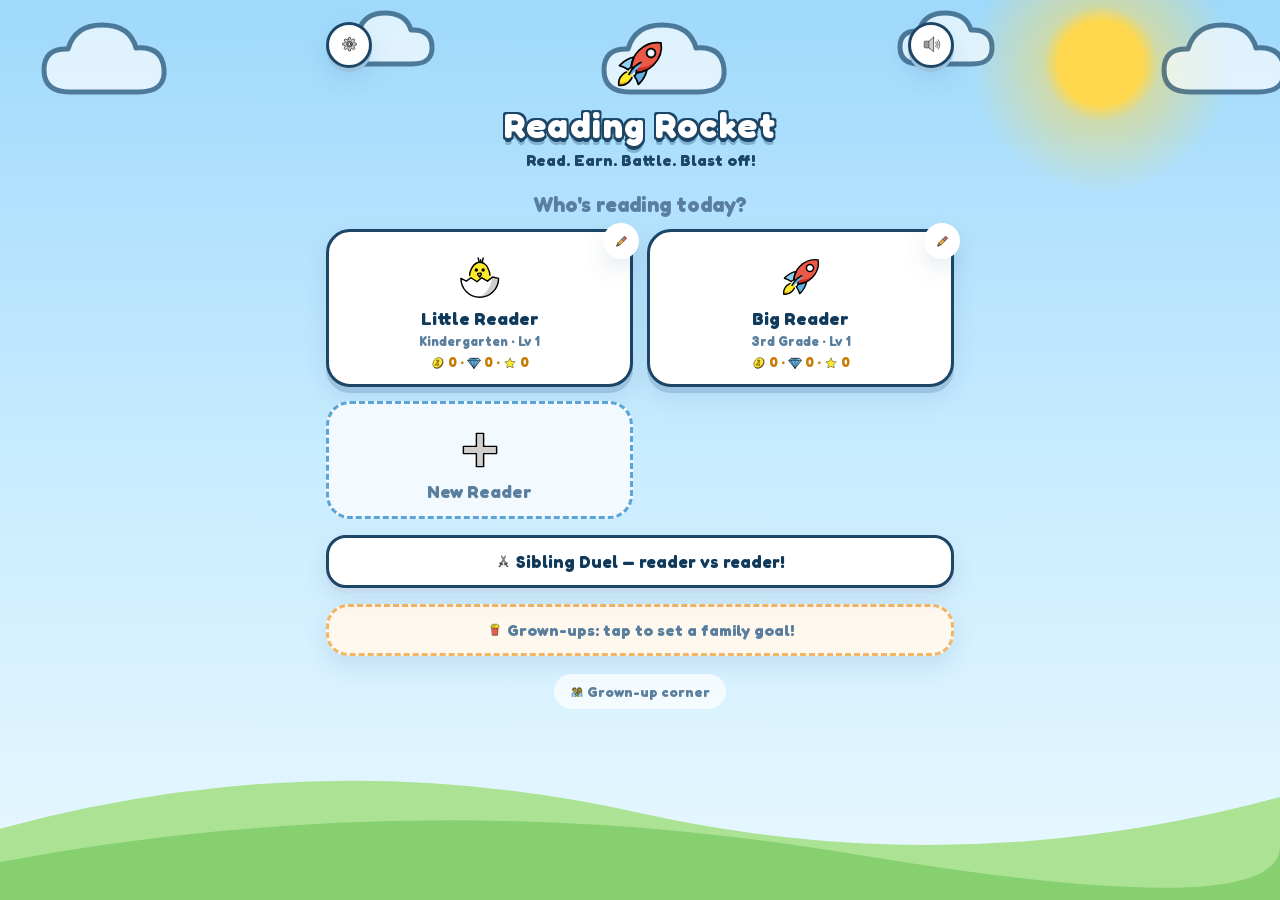
==== commit 525ce076: "Major feature expansion: visuals, new games, pet growth, story campaign, voice, duel Phase 1 — Visua" ====
--- a/index.html
+++ b/index.html
@@ -4,8 +4,8 @@
   <meta charset="utf-8">
   <meta name="viewport" content="width=device-width, initial-scale=1, maximum-scale=1, user-scalable=no, viewport-fit=cover">
   <title>Reading Rocket — Learn to Read!</title>
-  <meta name="description" content="A playful phonics game for kids: letter sounds, blending, word building, rhymes, sight words, and speed reading. Grades K–3.">
-  <meta name="theme-color" content="#38bdf8">
+  <meta name="description" content="A playful phonics game for kids: letter sounds, blending, word building, rhymes, sight words, and speed reading. Grades K–5.">
+  <meta name="theme-color" content="#9fd9fb">
   <link rel="manifest" href="manifest.webmanifest">
   <link rel="icon" href="icons/icon.svg" type="image/svg+xml">
   <link rel="apple-touch-icon" href="icons/apple-touch-icon.png">
@@ -22,6 +22,7 @@
 
   <script src="js/data.js"></script>
   <script src="js/audio.js"></script>
+  <script src="js/voice.js"></script>
   <script src="js/confetti.js"></script>
   <script src="js/state.js"></script>
   <script src="js/progress.js"></script>
@@ -29,6 +30,9 @@
   <script src="js/img.js"></script>
   <script src="js/games.js"></script>
   <script src="js/adventure.js"></script>
+  <script src="js/base.js"></script>
+  <script src="js/story.js"></script>
+  <script src="js/duel.js"></script>
   <script src="js/app.js"></script>
 </body>
 </html>
--- a/css/styles.css
+++ b/css/styles.css
@@ -21,11 +21,6 @@
 body {
   font-family: ui-rounded, "SF Pro Rounded", "Trebuchet MS", "Comic Sans MS", system-ui, sans-serif;
   color: var(--ink);
-  background:
-    radial-gradient(1100px 480px at 85% -10%, #fff3c4 0%, transparent 55%),
-    radial-gradient(900px 420px at -10% 110%, #dbeafe 0%, transparent 55%),
-    linear-gradient(#c2e8fd, #ecf8ff 55%, #f8fdff);
-  background-attachment: fixed;
   touch-action: manipulation;
   user-select: none;
   -webkit-user-select: none;
@@ -62,7 +57,7 @@
   border: 0;
   cursor: pointer;
   font: inherit;
-  font-weight: 800;
+  font-weight: 700;
   color: #fff;
   background: var(--amber);
   border-radius: 20px;
@@ -87,7 +82,7 @@
   border-radius: 50%;
   background: #fff;
   font-size: 21px;
-  font-weight: 800;
+  font-weight: 700;
   color: var(--ink);
   box-shadow: 0 4px 0 #c7ddef, var(--shadow);
   flex: none;
@@ -128,9 +123,9 @@
 .profilecard.add .profilemain { background: #f2faff; border: 3px dashed #9fd3f4; box-shadow: none; color: var(--ink-soft); }
 .pavatar { font-size: 52px; line-height: 1; }
 .pavatar.small { font-size: 36px; }
-.pname { font-weight: 800; font-size: 18px; }
+.pname { font-weight: 700; font-size: 18px; }
 .pgrade { font-size: 13px; color: var(--ink-soft); font-weight: 700; }
-.pstars { font-size: 14px; font-weight: 800; color: var(--amber-deep); }
+.pstars { font-size: 14px; font-weight: 700; color: var(--amber-deep); }
 .pstars.small { font-size: 13px; }
 .editbtn {
   position: absolute;
@@ -156,7 +151,7 @@
   border: 0;
   cursor: pointer;
   font: inherit;
-  font-weight: 800;
+  font-weight: 700;
   padding: 9px 18px;
   border-radius: 999px;
   background: #fff;
@@ -183,7 +178,7 @@
 }
 .gamecard:active { transform: translateY(4px); box-shadow: 0 2px 0 #cde4f5; }
 .gicon { font-size: 42px; line-height: 1.1; }
-.gtitle { font-weight: 800; font-size: 17px; }
+.gtitle { font-weight: 700; font-size: 17px; }
 .gdesc { font-size: 12.5px; color: var(--ink-soft); font-weight: 600; }
 .mini-stars { font-size: 15px; letter-spacing: 2px; margin-top: 2px; }
 .mini-star { color: #d8e7f3; }
@@ -205,7 +200,7 @@
 
 /* ---------- Game chrome ---------- */
 .gamebar { display: flex; align-items: center; gap: 12px; margin-bottom: 8px; }
-.gametitle { font-weight: 800; font-size: 19px; flex: 1; }
+.gametitle { font-weight: 700; font-size: 19px; flex: 1; }
 .dots { display: flex; gap: 5px; }
 .dot { width: 11px; height: 11px; border-radius: 50%; background: #c9e5f9; transition: all 0.2s; }
 .dot.now { outline: 3px solid #ffd66e; outline-offset: 1px; }
@@ -228,7 +223,7 @@
 }
 .speaker:active, .bigpic:active { transform: translateY(4px); box-shadow: 0 2px 0 #cde4f5; }
 .bigpic { font-size: 76px; }
-.promptword { font-size: 26px; font-weight: 800; margin-top: 6px; }
+.promptword { font-size: 26px; font-weight: 700; margin-top: 6px; }
 
 /* tiles */
 .tiles { display: flex; gap: 10px; justify-content: center; flex-wrap: wrap; margin: 14px 0; }
@@ -236,7 +231,7 @@
   border: 0;
   cursor: pointer;
   font: inherit;
-  font-weight: 800;
+  font-weight: 700;
   font-size: 32px;
   color: var(--ink);
   min-width: 64px;
@@ -272,11 +267,11 @@
   gap: 4px;
 }
 .choice:active { transform: translateY(4px); box-shadow: 0 2px 0 #cde4f5; }
-.choice.letter { font-size: 38px; font-weight: 800; }
+.choice.letter { font-size: 38px; font-weight: 700; }
 .choice.letter small { font-size: 20px; color: var(--ink-soft); font-weight: 700; }
 .choice.pic { font-size: 58px; line-height: 1.1; }
 .choice .pemoji { font-size: 52px; line-height: 1.1; }
-.choice .plabel { font-size: 17px; font-weight: 800; }
+.choice .plabel { font-size: 17px; font-weight: 700; }
 .choice.correct { background: #dcfce7; outline: 4px solid var(--good); animation: pip 0.45s; }
 .choice.wrong { animation: shake 0.4s; background: #fee2e2; opacity: 0.6; }
 @keyframes shake { 0%, 100% { transform: translateX(0); } 25% { transform: translateX(-7px); } 75% { transform: translateX(7px); } }
@@ -285,7 +280,7 @@
 .reveal {
   text-align: center;
   font-size: 40px;
-  font-weight: 800;
+  font-weight: 700;
   letter-spacing: 3px;
   margin-top: 14px;
   color: var(--good-deep);
@@ -305,7 +300,7 @@
   align-items: center;
   justify-content: center;
   font-size: 30px;
-  font-weight: 800;
+  font-weight: 700;
   text-transform: lowercase;
 }
 .slot.filled { border-style: solid; border-color: var(--good); background: #dcfce7; animation: pip 0.3s; }
@@ -325,8 +320,8 @@
 .introbtns { display: flex; flex-direction: column; gap: 12px; margin-top: 16px; align-items: center; }
 
 .speedtop { display: flex; align-items: center; gap: 12px; justify-content: center; margin: 6px 0 10px; }
-.clock, .timeleft { font-weight: 800; font-size: 22px; color: var(--ink-soft); min-width: 52px; }
-.scorenum { font-weight: 800; font-size: 20px; color: var(--amber-deep); }
+.clock, .timeleft { font-weight: 700; font-size: 22px; color: var(--ink-soft); min-width: 52px; }
+.scorenum { font-weight: 700; font-size: 20px; color: var(--amber-deep); }
 .timebar { flex: 1; max-width: 280px; height: 12px; background: #dbeefc; border-radius: 999px; overflow: hidden; }
 .timebar i { display: block; height: 100%; background: linear-gradient(90deg, var(--good), #86efac); border-radius: 999px; transition: width 0.2s linear; }
 .muted { color: var(--ink-soft); font-weight: 700; }
@@ -341,7 +336,7 @@
   justify-content: center;
   text-align: center;
   padding: 24px 20px;
-  font-weight: 800;
+  font-weight: 700;
   margin: 0 auto;
 }
 .flashcard.words { font-size: 58px; letter-spacing: 1px; }
@@ -360,14 +355,14 @@
   100% { transform: scale(1) rotate(0); }
 }
 .resline { color: var(--ink-soft); font-weight: 700; font-size: 17px; margin: 6px 0; }
-.wpm { font-size: 34px; font-weight: 800; color: var(--good-deep); margin: 10px 0; }
+.wpm { font-size: 34px; font-weight: 700; color: var(--good-deep); margin: 10px 0; }
 .wpm small { font-size: 16px; color: var(--ink-soft); }
 .trickyrow { display: flex; gap: 8px; flex-wrap: wrap; justify-content: center; margin-top: 8px; }
 .trickyword {
   border: 0;
   cursor: pointer;
   font: inherit;
-  font-weight: 800;
+  font-weight: 700;
   background: #fff;
   color: var(--ink);
   border-radius: 999px;
@@ -398,7 +393,7 @@
   box-shadow: 0 24px 60px rgba(2, 40, 70, 0.35);
 }
 .modal h2 { margin-top: 0; }
-.mlabel { display: block; font-weight: 800; font-size: 14px; color: var(--ink-soft); margin: 14px 0 6px; }
+.mlabel { display: block; font-weight: 700; font-size: 14px; color: var(--ink-soft); margin: 14px 0 6px; }
 .minput {
   width: 100%;
   font: inherit;
@@ -431,7 +426,7 @@
    ============================================================ */
 
 .coinpill {
-  font-weight: 800;
+  font-weight: 700;
   font-size: 17px;
   background: #fff7e0;
   border: 2px solid #fcd34d;
@@ -440,14 +435,14 @@
   padding: 7px 13px;
   white-space: nowrap;
 }
-.coinwin { font-size: 30px; font-weight: 800; color: var(--amber-deep); margin: 8px 0; animation: pip 0.5s; }
+.coinwin { font-size: 30px; font-weight: 700; color: var(--amber-deep); margin: 8px 0; animation: pip 0.5s; }
 .shake { animation: shake 0.4s; }
 
 .pillrow { display: inline-flex; gap: 6px; }
 .coinpill.gem { background: #f3e8ff; border-color: #c4b5fd; color: #7c3aed; }
-.gemwin { font-size: 26px; font-weight: 800; color: #7c3aed; animation: pip 0.5s; }
+.gemwin { font-size: 26px; font-weight: 700; color: #7c3aed; animation: pip 0.5s; }
 .gemhint { color: #8b5cf6; font-weight: 700; font-size: 14px; margin: 2px 0; }
-.streakline { color: #ea580c; font-weight: 800; font-size: 17px; margin: 4px 0; }
+.streakline { color: #ea580c; font-weight: 700; font-size: 17px; margin: 4px 0; }
 
 .shopcard.legendary {
   background: linear-gradient(160deg, #faf5ff, #ede9fe);
@@ -484,7 +479,7 @@
 }
 .heroemoji { font-size: 52px; line-height: 1; }
 .heromid { flex: 1; min-width: 0; }
-.herostats { font-weight: 800; font-size: 15px; }
+.herostats { font-weight: 700; font-size: 15px; }
 .herogear { display: flex; flex-wrap: wrap; gap: 5px; margin-top: 5px; }
 .gearchip {
   font-size: 12px;
@@ -509,7 +504,7 @@
 .advcard.champ { background: linear-gradient(135deg, #fde68a, #fbbf24); }
 .advtop { display: flex; align-items: center; gap: 12px; }
 .stageemoji { font-size: 44px; line-height: 1; }
-.advname { font-weight: 800; font-size: 18px; }
+.advname { font-weight: 700; font-size: 18px; }
 .advboss { font-weight: 700; font-size: 13.5px; color: rgba(16, 58, 92, 0.75); }
 .stageprogress { display: flex; align-items: center; gap: 10px; margin-top: 10px; }
 .stageprogress .timebar { background: rgba(255, 255, 255, 0.75); }
@@ -530,7 +525,7 @@
   border: 0;
   cursor: pointer;
   font: inherit;
-  font-weight: 800;
+  font-weight: 700;
   font-size: 14px;
   padding: 9px 14px;
   border-radius: 999px;
@@ -553,8 +548,8 @@
 }
 .shopcard.equipped { outline: 4px solid var(--good); }
 .shopemoji { font-size: 46px; line-height: 1.1; }
-.shopname { font-weight: 800; font-size: 16px; }
-.shopstat { font-weight: 800; font-size: 13px; color: var(--amber-deep); }
+.shopname { font-weight: 700; font-size: 16px; }
+.shopstat { font-weight: 700; font-size: 13px; color: var(--amber-deep); }
 .shopblurb { font-size: 12px; color: var(--ink-soft); font-weight: 600; min-height: 2.2em; }
 .shopbtn { font-size: 16px; padding: 9px 16px; margin-top: 4px; }
 .shophint { text-align: center; color: var(--ink-soft); font-weight: 700; font-size: 13.5px; }
@@ -562,7 +557,7 @@
 /* ---------- map ---------- */
 .champbanner {
   text-align: center;
-  font-weight: 800;
+  font-weight: 700;
   font-size: 22px;
   background: linear-gradient(135deg, #fde68a, #fbbf24);
   border-radius: 20px;
@@ -583,7 +578,7 @@
 .stagecard.current { outline: 4px solid var(--amber); }
 .stagetop { display: flex; align-items: center; gap: 12px; }
 .stageinfo { flex: 1; }
-.stagename { font-weight: 800; font-size: 17px; }
+.stagename { font-weight: 700; font-size: 17px; }
 .stageboss { font-weight: 700; font-size: 13.5px; color: rgba(16, 58, 92, 0.75); }
 .stagebadge { font-size: 30px; }
 .stagecard .fightbtn, .stagecard .rematchbtn { margin-top: 10px; }
@@ -608,7 +603,7 @@
 .bossmoji { animation: bob 2.4s ease-in-out infinite; font-size: 72px; }
 @keyframes bob { 0%, 100% { transform: translateY(0); } 50% { transform: translateY(-8px); } }
 .fgear { font-size: 20px; min-height: 24px; }
-.fname { font-weight: 800; font-size: 14px; }
+.fname { font-weight: 700; font-size: 14px; }
 .hearts { font-size: 17px; letter-spacing: 1px; min-height: 22px; }
 .vsflash { font-size: 30px; align-self: center; animation: pulse 1.4s infinite; }
 .hpbar { width: 90%; max-width: 150px; height: 13px; background: rgba(255, 255, 255, 0.8); border-radius: 999px; overflow: hidden; }
@@ -633,7 +628,7 @@
   left: 50%;
   transform: translateX(-50%);
   font-size: 24px;
-  font-weight: 800;
+  font-weight: 700;
   color: #b91c1c;
   text-shadow: 0 2px 0 #fff;
   animation: dmgup 0.9s forwards;
@@ -650,8 +645,8 @@
 .tiles.small .tile { font-size: 24px; min-width: 50px; padding: 9px 11px; }
 .tiles.small { margin: 4px 0; }
 .choices.words { grid-template-columns: repeat(3, 1fr); }
-.wordchoice { font-size: 24px; font-weight: 800; padding: 20px 8px; text-transform: lowercase; }
-.bosstaunt { font-size: 19px; font-weight: 800; color: var(--ink); }
+.wordchoice { font-size: 24px; font-weight: 700; padding: 20px 8px; text-transform: lowercase; }
+.bosstaunt { font-size: 19px; font-weight: 700; color: var(--ink); }
 .winpanel h2, .losepanel h2 { margin: 6px 0; }
 
 /* ---------- story books ---------- */
@@ -673,7 +668,7 @@
 }
 .bookcard:active { transform: translateY(4px); box-shadow: 0 2px 0 #cde4f5; }
 .bookcover { font-size: 52px; line-height: 1.1; }
-.booktitle { font-weight: 800; font-size: 16.5px; }
+.booktitle { font-weight: 700; font-size: 16.5px; }
 .bookmeta { font-size: 12.5px; color: var(--ink-soft); font-weight: 700; }
 
 .bookpage {
@@ -723,7 +718,7 @@
   animation: wiggle 1.6s ease-in-out infinite;
 }
 .chestbtn:active { transform: translateY(4px); box-shadow: 0 2px 0 #cde4f5; }
-.chesthint { font-size: 15px; font-weight: 800; color: var(--ink-soft); }
+.chesthint { font-size: 15px; font-weight: 700; color: var(--ink-soft); }
 .chestwin { animation: pip 0.5s; }
 @keyframes wiggle { 0%, 100% { transform: rotate(0); } 6% { transform: rotate(-5deg); } 12% { transform: rotate(5deg); } 18% { transform: rotate(0); } }
 .giftmodal { text-align: center; }
@@ -906,9 +901,21 @@
 }
 
 @media (prefers-reduced-motion: reduce) {
-  body::after, .gicon, .bookcover, .logo, .owl, .bossmoji, .pulse, .chestbtn, .giftbox, .vsflash {
+  /* stop the endless decorative loops */
+  body::before, body::after, .gicon, .bookcover, .logo, .owl, .bossmoji, .pulse, .chestbtn,
+  .giftbox, .vsflash, #petbuddy, .stickpack, .playbig, .cermortar, .jready,
+  .hpbar.lowhp, .qtimer.enraged, .femoji.enraged, .bigsticker.shinybig, .stickslot.shiny,
+  .herofig-main, .reshero .herofig-main {
     animation: none !important;
   }
+  /* let one-shot feedback settle instantly instead of moving */
+  .screen, .choice.correct, .choice.wrong, .tile.wrong, .star.earn, .battlefield.quake,
+  .femoji.hit, .femoji.defeated, .dmgfloat, .combofloat, .difftoast, .levelup,
+  .reveal, .slot.filled, .coinwin, .gemwin, .shake, .bigsticker {
+    animation-duration: 0.01ms !important;
+    animation-iteration-count: 1 !important;
+  }
+  .jrocket, .seq { transition-duration: 0.01ms !important; }
 }
 
 /* ============================================================
@@ -1304,7 +1311,7 @@
 .qtimer.enraged i { background: #ef4444; }
 
 .difftag {
-  font-weight: 800;
+  font-weight: 700;
   font-size: 15px;
   color: var(--ink);
   background: var(--sky-soft);
@@ -1334,7 +1341,7 @@
   display: inline-flex;
   align-items: center;
   gap: 4px;
-  font-weight: 800;
+  font-weight: 700;
   font-size: 13px;
   border: 2.5px solid var(--outline);
   border-radius: 999px;
@@ -1350,7 +1357,7 @@
   border: 2.5px solid var(--outline);
   cursor: pointer;
   font: inherit;
-  font-weight: 800;
+  font-weight: 700;
   font-size: 14px;
   padding: 8px 12px;
   border-radius: 14px;
@@ -1361,8 +1368,399 @@
 .diffopt.on { background: var(--ink); color: #fff; box-shadow: 0 3px 0 #06243d; }
 .difftoast {
   font-size: 21px;
-  font-weight: 800;
+  font-weight: 700;
   color: #b45309;
   margin: 6px 0;
   animation: pip 0.5s;
 }
+
+/* ============================================================
+   VISUAL FOUNDATION: hero figure with gear pips, per-stage
+   scenery, richer celebrations
+   ============================================================ */
+
+/* hero figure: equipped skin with weapon/armor/pet worn as pips */
+.herofig { position: relative; display: inline-block; line-height: 1; }
+.herofig-main { display: inline-block; animation: petidle 3.2s ease-in-out infinite; }
+.heropip {
+  position: absolute;
+  font-size: 0.38em;
+  line-height: 1;
+  pointer-events: none;
+  filter: drop-shadow(0 1px 1px rgba(29, 69, 102, 0.35));
+}
+.heropip.pip-weapon { left: -0.14em; bottom: -0.04em; transform: rotate(-16deg); }
+.heropip.pip-armor  { right: -0.14em; bottom: -0.04em; }
+.heropip.pip-pet    { right: -0.2em; top: -0.12em; }
+
+/* results screen: the hero celebrates under the stars */
+.reshero { font-size: 54px; line-height: 1; margin-top: 2px; }
+.reshero .herofig-main { animation: petparty 1s 0.5s, petidle 3.2s ease-in-out 1.6s infinite; }
+
+/* three-star rounds gleam */
+.starsbig.allstars .star.earn { animation: starpop 0.6s both, stargleam 2.2s ease-in-out 1.4s infinite; }
+@keyframes stargleam {
+  0%, 100% { filter: none; }
+  50% { filter: drop-shadow(0 0 10px #fbbf24) brightness(1.12); }
+}
+
+/* ---- late-game skies (stages 9 and 10) ---- */
+body.stage-8 { background: radial-gradient(circle at 86% 7%, #ffffff 0 30px, rgba(255,255,255,.5) 44px, rgba(255,255,255,0) 110px), linear-gradient(#f3aede, #fbd0ec 52%, #fdeef8); background-attachment: fixed; }
+body.stage-9 { background: radial-gradient(circle at 86% 7%, #c7d2fe 0 36px, rgba(165,180,252,.5) 52px, rgba(165,180,252,0) 120px), linear-gradient(#7e8bee, #a5b0f6 52%, #dde2fd); background-attachment: fixed; }
+
+/* ---- per-stage scenery (the horizon follows the adventure) ---- */
+/* Stage 2: Whispering Woods */
+body.stage-1::before {
+  background: url("data:image/svg+xml,<svg xmlns='http://www.w3.org/2000/svg' viewBox='0 0 1440 240' preserveAspectRatio='none'><path d='M0 150 Q360 40 720 130 T1440 110 V240 H0 Z' fill='%2394d3a2'/><g fill='%233f9d63'><path d='M140 240 l55-95 55 95Z'/><path d='M300 240 l40-70 40 70Z'/><path d='M980 240 l50-88 50 88Z'/><path d='M1160 240 l60-105 60 105Z'/><path d='M1330 240 l40-72 40 72Z'/></g><path d='M0 192 Q480 92 960 182 T1440 172 V240 H0 Z' fill='%2360b877'/></svg>") bottom / 100% 100% no-repeat;
+}
+/* Stage 3: Crystal Caves */
+body.stage-2::before {
+  background: url("data:image/svg+xml,<svg xmlns='http://www.w3.org/2000/svg' viewBox='0 0 1440 240' preserveAspectRatio='none'><path d='M0 185 L130 80 260 165 400 55 540 175 700 95 850 170 1000 60 1150 160 1290 85 1440 170 V240 H0Z' fill='%23a5a1e0'/><g fill='%23c4b5fd'><path d='M240 240 l22-60 22 60Z'/><path d='M700 240 l18-48 18 48Z'/><path d='M1180 240 l24-66 24 66Z'/></g><path d='M0 210 L180 140 360 215 560 130 760 210 980 145 1180 210 1440 150 V240 H0Z' fill='%237c74c9'/></svg>") bottom / 100% 100% no-repeat;
+}
+/* Stage 4: Lava Mountain */
+body.stage-3::before {
+  background: url("data:image/svg+xml,<svg xmlns='http://www.w3.org/2000/svg' viewBox='0 0 1440 240' preserveAspectRatio='none'><path d='M0 200 L200 70 400 190 620 55 850 195 1080 80 1300 185 1440 110 V240 H0Z' fill='%23913b22'/><ellipse cx='560' cy='228' rx='90' ry='11' fill='%23f97316'/><ellipse cx='1150' cy='232' rx='70' ry='9' fill='%23fb923c'/><path d='M0 215 L240 150 480 218 760 145 1040 215 1290 155 1440 205 V240 H0Z' fill='%235c1f0e'/></svg>") bottom / 100% 100% no-repeat;
+}
+/* Stage 5: Storm Castle */
+body.stage-4::before {
+  background: url("data:image/svg+xml,<svg xmlns='http://www.w3.org/2000/svg' viewBox='0 0 1440 240' preserveAspectRatio='none'><path d='M0 190 Q360 120 720 180 T1440 160 V240 H0Z' fill='%23a8b6c8'/><g fill='%236b7f95'><path d='M560 240 V130 h24 v-18 h16 v18 h24 v-18 h16 v18 h24 V240Z'/><path d='M520 240 V160 h32 V240Z'/><path d='M672 240 V160 h32 V240Z'/></g><path d='M612 112 v-26' stroke='%23475569' stroke-width='5'/><path d='M612 86 l26 8 -26 8Z' fill='%2338bdf8'/><path d='M0 214 Q480 160 960 212 T1440 200 V240 H0Z' fill='%23718598'/></svg>") bottom / 100% 100% no-repeat;
+}
+/* Stage 6: Robo City */
+body.stage-5::before {
+  background: url("data:image/svg+xml,<svg xmlns='http://www.w3.org/2000/svg' viewBox='0 0 1440 240' preserveAspectRatio='none'><g fill='%23289db0'><path d='M80 240 V150 h60 V240Z'/><path d='M170 240 V110 h50 V240Z'/><path d='M250 240 V170 h55 V240Z'/><path d='M1080 240 V130 h55 V240Z'/><path d='M1165 240 V95 h45 V240Z'/><path d='M1240 240 V165 h60 V240Z'/></g><path d='M1187 95 v-30' stroke='%23289db0' stroke-width='6'/><circle cx='1187' cy='60' r='7' fill='%2367e8f9'/><g fill='%231b7687'><path d='M0 240 V190 h120 V240Z'/><path d='M300 240 V185 h90 V240Z'/><path d='M990 240 V195 h100 V240Z'/><path d='M1330 240 V180 h110 V240Z'/></g></svg>") bottom / 100% 100% no-repeat;
+}
+/* Stage 7: Moon Base */
+body.stage-6::before {
+  background: url("data:image/svg+xml,<svg xmlns='http://www.w3.org/2000/svg' viewBox='0 0 1440 240' preserveAspectRatio='none'><path d='M0 170 Q360 110 720 165 T1440 150 V240 H0Z' fill='%23aab4c4'/><path d='M0 205 Q480 155 960 205 T1440 195 V240 H0Z' fill='%23808da1'/><ellipse cx='330' cy='222' rx='44' ry='11' fill='%23636f84'/><ellipse cx='900' cy='228' rx='60' ry='13' fill='%23636f84'/><ellipse cx='1250' cy='220' rx='36' ry='9' fill='%23636f84'/></svg>") bottom / 100% 100% no-repeat;
+}
+/* Stage 8: Star Galaxy */
+body.stage-7::before {
+  background: url("data:image/svg+xml,<svg xmlns='http://www.w3.org/2000/svg' viewBox='0 0 1440 240' preserveAspectRatio='none'><circle cx='1150' cy='95' r='48' fill='%23c4b5fd'/><ellipse cx='1150' cy='95' rx='86' ry='18' fill='none' stroke='%23a78bfa' stroke-width='8'/><path d='M0 180 Q360 120 720 172 T1440 155 V240 H0Z' fill='%238b7fd6'/><path d='M0 210 Q480 165 960 208 T1440 198 V240 H0Z' fill='%236d5fc0'/></svg>") bottom / 100% 100% no-repeat;
+}
+/* Stage 9: Rainbow Rift */
+body.stage-8::before {
+  background: url("data:image/svg+xml,<svg xmlns='http://www.w3.org/2000/svg' viewBox='0 0 1440 240' preserveAspectRatio='none'><g fill='none' stroke-width='16'><path d='M250 240 a150 150 0 0 1 300 0' stroke='%23f87171'/><path d='M270 240 a130 130 0 0 1 260 0' stroke='%23fbbf24'/><path d='M290 240 a110 110 0 0 1 220 0' stroke='%234ade80'/><path d='M310 240 a90 90 0 0 1 180 0' stroke='%2360a5fa'/></g><path d='M0 190 Q360 130 720 182 T1440 165 V240 H0Z' fill='%23f0a6d8'/><path d='M0 215 Q480 170 960 212 T1440 202 V240 H0Z' fill='%23d97fc0'/></svg>") bottom / 100% 100% no-repeat;
+}
+/* Stage 10: Cosmic Core */
+body.stage-9::before {
+  background: url("data:image/svg+xml,<svg xmlns='http://www.w3.org/2000/svg' viewBox='0 0 1440 240' preserveAspectRatio='none'><circle cx='720' cy='150' r='70' fill='%23c7d2fe'/><circle cx='720' cy='150' r='44' fill='%23eef2ff'/><path d='M0 190 Q360 135 720 185 T1440 160 V240 H0Z' fill='%235865c9'/><path d='M0 215 Q480 172 960 212 T1440 200 V240 H0Z' fill='%233b47a8'/></svg>") bottom / 100% 100% no-repeat;
+}
+
+/* space stages trade the drifting clouds for drifting stars */
+body.stage-6::after, body.stage-7::after, body.stage-8::after, body.stage-9::after {
+  opacity: 0.85;
+  background: url("data:image/svg+xml,<svg xmlns='http://www.w3.org/2000/svg' width='560' height='160' viewBox='0 0 560 160'><g fill='%23ffffff'><circle cx='40' cy='30' r='3'/><circle cx='120' cy='90' r='2'/><circle cx='210' cy='40' r='2.5'/><circle cx='300' cy='110' r='2'/><circle cx='390' cy='25' r='3'/><circle cx='470' cy='75' r='2'/><circle cx='530' cy='130' r='2.5'/><circle cx='170' cy='140' r='2'/></g><g fill='%23fde68a'><path d='M250 70 l4 10 10 4 -10 4 -4 10 -4-10 -10-4 10-4Z'/><path d='M480 120 l3 8 8 3 -8 3 -3 8 -3-8 -8-3 8-3Z'/></g></svg>") repeat-x;
+  background-size: 560px 160px;
+  animation: clouddrift 140s linear infinite;
+}
+
+@media (max-width: 420px) {
+  .reshero { font-size: 44px; }
+}
+
+/* ============================================================
+   CORE LOOP: memory match, sentence builder, battle power-ups
+   ============================================================ */
+
+/* memory match */
+.memgrid { display: grid; grid-template-columns: repeat(4, 1fr); gap: 10px; margin-top: 14px; }
+.memcard {
+  border: 3px solid var(--outline);
+  border-radius: 16px;
+  background: #fff;
+  min-height: 74px;
+  font: inherit;
+  font-weight: 700;
+  font-size: 32px;
+  color: var(--ink);
+  cursor: pointer;
+  box-shadow: 0 5px 0 var(--edge), var(--shadow);
+  display: flex;
+  align-items: center;
+  justify-content: center;
+  padding: 6px;
+  transition: transform 0.08s;
+}
+.memcard:active { transform: translateY(3px); box-shadow: 0 2px 0 var(--edge); }
+.memcard.down { background: linear-gradient(150deg, #dbeafe, #e0f2fe); font-size: 26px; }
+.memcard.word { font-size: 17px; text-transform: lowercase; overflow-wrap: anywhere; }
+.memcard.matched { background: #dcfce7; border-color: var(--good); pointer-events: none; animation: pip 0.4s; }
+.memcard.miss { animation: shake 0.4s; background: #fee2e2; }
+
+/* sentence builder */
+.slots.sentslots { gap: 8px; }
+.slot.wordslot { min-width: 54px; height: 56px; font-size: 19px; text-transform: none; padding: 0 10px; }
+.tile.wordtile { font-size: 20px; text-transform: none; min-width: 54px; padding: 10px 14px; }
+
+/* power-up tray in battles */
+.putray { display: flex; gap: 8px; justify-content: center; margin-top: 10px; flex-wrap: wrap; }
+.pubtn {
+  border: 3px solid var(--outline);
+  background: #fff;
+  border-radius: 16px;
+  font: inherit;
+  font-weight: 700;
+  font-size: 14px;
+  color: var(--ink);
+  padding: 7px 12px;
+  cursor: pointer;
+  box-shadow: 0 4px 0 var(--edge);
+  display: inline-flex;
+  gap: 6px;
+  align-items: center;
+}
+.pubtn:active { transform: translateY(2px); box-shadow: 0 1px 0 var(--edge); }
+.pubtn:disabled { opacity: 0.4; }
+.pubtn.armed { background: #fef3c7; border-color: var(--amber); animation: pulse 1.1s infinite; }
+.pucount { background: var(--ink); color: #fff; border-radius: 999px; font-size: 12px; padding: 1px 7px; }
+.puwin { font-weight: 700; color: #b45309; font-size: 15px; margin: 4px 0; }
+
+/* "missing sound" battle question */
+.tile.gaptile { cursor: default; box-shadow: none; }
+.tile.gap { background: #fef3c7; border-style: dashed; }
+
+/* new game card colors */
+.gamecard[data-game="memory"]   { --gc: #ffe4e6; }
+.gamecard[data-game="sentence"] { --gc: #d1fae5; }
+
+/* ============================================================
+   HOME & COMPANION: pet growth panel, rocket base
+   ============================================================ */
+
+/* pet growth panel */
+.petcard {
+  display: flex;
+  align-items: center;
+  gap: 12px;
+  background: linear-gradient(150deg, #fff7ed, #ffe9d6);
+  border: 3px solid var(--outline);
+  border-radius: 22px;
+  padding: 10px 14px;
+  margin-top: 12px;
+  box-shadow: 0 6px 0 var(--edge), var(--shadow);
+}
+.petface {
+  border: 0;
+  background: none;
+  cursor: pointer;
+  padding: 4px;
+  line-height: 1;
+}
+.petemoji { display: inline-block; line-height: 1; filter: drop-shadow(0 2px 2px rgba(29, 69, 102, 0.25)); }
+.petemoji.petaura { filter: drop-shadow(0 0 10px #fbbf24); animation: shinypulse 1.8s ease-in-out infinite; }
+.petemoji.petpetted { animation: petjump 0.5s; }
+.petmid { flex: 1; min-width: 0; }
+.petname { font-weight: 700; font-size: 15px; margin-bottom: 4px; }
+.petbar { display: flex; align-items: center; gap: 7px; margin: 4px 0; font-size: 14px; }
+.timebar.petmeter { flex: 1; height: 11px; max-width: 220px; }
+.timebar.petmeter i { background: linear-gradient(90deg, #f472b6, #fb7185); }
+.timebar.petmeter.petxp i { background: linear-gradient(90deg, #f59e0b, #fbbf24); }
+.petnum { font-weight: 700; font-size: 11.5px; color: var(--ink-soft); white-space: nowrap; }
+.petmax { font-weight: 700; font-size: 13.5px; color: #b45309; }
+.feedbtn { font-size: 15px; padding: 9px 14px; line-height: 1.25; }
+.feedbtn small { font-size: 11.5px; font-weight: 700; }
+
+/* rocket base room */
+.baseroom {
+  position: relative;
+  height: 360px;
+  margin-top: 12px;
+  background:
+    linear-gradient(180deg, rgba(255, 255, 255, 0.55), rgba(255, 255, 255, 0) 40%),
+    linear-gradient(160deg, #dbeafe, #bfdbfe 60%, #a5c8ef);
+  border: 3px solid var(--outline);
+  border-radius: 46% 46% 26px 26px / 90px 90px 26px 26px;
+  box-shadow: 0 8px 0 var(--edge), var(--shadow);
+  overflow: hidden;
+}
+.basenose {
+  position: absolute;
+  top: 4px;
+  left: 50%;
+  transform: translateX(-50%);
+  color: rgba(29, 69, 102, 0.25);
+  font-size: 18px;
+  pointer-events: none;
+}
+.baseslot {
+  position: absolute;
+  transform: translate(-50%, -50%);
+  width: 74px;
+  height: 74px;
+  border: 3px dashed #6ea3d8;
+  border-radius: 20px;
+  background: rgba(255, 255, 255, 0.55);
+  font-size: 40px;
+  line-height: 1;
+  cursor: pointer;
+  display: flex;
+  align-items: center;
+  justify-content: center;
+  transition: transform 0.08s;
+}
+.baseslot:active { transform: translate(-50%, -50%) scale(0.94); }
+.baseslot.filled { border: 3px solid var(--outline); background: #fff; box-shadow: 0 4px 0 var(--edge); }
+.baseslot.picked { outline: 4px solid var(--amber); }
+.slotghost { opacity: 0.4; font-size: 30px; }
+.basedrawer { margin-top: 14px; }
+
+@media (max-width: 420px) {
+  .baseroom { height: 300px; }
+  .baseslot { width: 62px; height: 62px; font-size: 32px; }
+  .feedbtn { font-size: 13px; padding: 8px 10px; }
+}
+
+/* ============================================================
+   ONGOING CONTENT: weekly event banner, story campaign
+   ============================================================ */
+
+/* weekly event banner */
+.eventbanner {
+  display: flex;
+  align-items: center;
+  gap: 10px;
+  width: 100%;
+  margin-top: 10px;
+  border: 3px solid #fff;
+  cursor: pointer;
+  font: inherit;
+  color: #fff;
+  text-align: left;
+  background: linear-gradient(120deg, #7c3aed, #a855f7 60%, #d946ef);
+  border-radius: 18px;
+  padding: 9px 13px;
+  box-shadow: 0 0 0 3px var(--outline), 0 8px 18px rgba(29, 69, 102, 0.22);
+}
+.evemoji { font-size: 26px; line-height: 1; }
+.evtext { flex: 1; font-weight: 600; font-size: 13.5px; }
+.evtext b { font-size: 14.5px; }
+.evdays {
+  font-weight: 700;
+  font-size: 11.5px;
+  background: rgba(255, 255, 255, 0.25);
+  border-radius: 999px;
+  padding: 3px 9px;
+  white-space: nowrap;
+}
+
+/* story campaign teaser card */
+.storycard {
+  display: flex;
+  align-items: center;
+  gap: 12px;
+  width: 100%;
+  margin-top: 12px;
+  border: 3px solid #fff;
+  cursor: pointer;
+  font: inherit;
+  color: var(--ink);
+  text-align: left;
+  background: linear-gradient(135deg, #1e2a5a, #3b3f8f 55%, #5a3f9f);
+  border-radius: 22px;
+  padding: 12px 14px;
+  box-shadow: 0 0 0 3px var(--outline), 0 10px 22px rgba(29, 69, 102, 0.25);
+  color: #fff;
+}
+.storycard.fresh { animation: pulse 1.8s ease-in-out infinite; }
+.storycover { font-size: 38px; line-height: 1; }
+.storycover.big { font-size: 42px; }
+.storyinfo { flex: 1; min-width: 0; display: flex; flex-direction: column; gap: 2px; }
+.storytitle { font-weight: 700; font-size: 16px; }
+.storymeta { font-weight: 600; font-size: 12.5px; opacity: 0.9; }
+.storycount {
+  font-weight: 700;
+  font-size: 13px;
+  background: rgba(255, 255, 255, 0.22);
+  border-radius: 999px;
+  padding: 4px 10px;
+}
+
+/* episode list */
+.storylist { display: flex; flex-direction: column; gap: 11px; margin-top: 12px; }
+.storyep {
+  display: flex;
+  align-items: center;
+  gap: 12px;
+  border: 3px solid var(--outline);
+  cursor: pointer;
+  font: inherit;
+  color: var(--ink);
+  text-align: left;
+  background: #fff;
+  border-radius: 20px;
+  padding: 11px 14px;
+  box-shadow: 0 5px 0 var(--edge), var(--shadow);
+  transition: transform 0.06s;
+}
+.storyep:active { transform: translateY(3px); box-shadow: 0 2px 0 var(--edge); }
+.storyep.fresh { background: linear-gradient(150deg, #fff, #fef3c7); }
+.storyep.fresh .storymeta { color: #b45309; }
+.storyep.read .storymeta { color: var(--good-deep); }
+.storyep.locked { filter: grayscale(0.6) opacity(0.65); cursor: default; box-shadow: var(--shadow); }
+.storyep .storymeta { font-weight: 700; }
+
+/* ============================================================
+   SPECIAL MODES: listen mode, sibling duel
+   ============================================================ */
+
+/* listen-mode chip + heard feedback */
+.micchip {
+  font-weight: 700;
+  font-size: 12.5px;
+  color: #b91c1c;
+  background: #fee2e2;
+  border: 2.5px solid #fca5a5;
+  border-radius: 999px;
+  padding: 4px 11px;
+  white-space: nowrap;
+  animation: pulse 1.6s ease-in-out infinite;
+}
+.flashcard.heardcard { outline: 5px solid var(--good); background: #f0fdf4; }
+.word.heard { background: #dcfce7; border-bottom-color: transparent; border-radius: 8px; }
+
+/* sibling duel */
+.duelrow { text-align: center; margin-top: 16px; }
+.duelbtn { width: 100%; font-size: 17px; }
+.duelscore {
+  display: flex;
+  align-items: center;
+  justify-content: center;
+  gap: 10px;
+  margin: 8px 0 4px;
+  flex-wrap: wrap;
+}
+.duelside {
+  font-weight: 700;
+  font-size: 15px;
+  background: #fff;
+  border: 3px solid var(--outline);
+  border-radius: 999px;
+  padding: 6px 14px;
+}
+.duelside b { color: var(--amber-deep); margin-left: 4px; }
+.duelside.up { background: #fef3c7; border-color: var(--amber); }
+.duelarea { padding-top: 8px; }
+.duelpickrow { display: flex; gap: 8px; align-items: center; flex-wrap: wrap; margin-top: 12px; }
+.duelpicklabel { font-weight: 700; font-size: 14px; min-width: 70px; }
+.duelchoice { cursor: pointer; }
+
+/* cliffhanger card on the episode-complete screen */
+.cliffcard {
+  background: linear-gradient(135deg, #1e2a5a, #4a3f9f);
+  border: 3px solid #fff;
+  box-shadow: 0 0 0 3px var(--outline), 0 10px 22px rgba(29, 69, 102, 0.25);
+  border-radius: 22px;
+  color: #fff;
+  padding: 16px;
+  margin: 14px auto 0;
+  max-width: 420px;
+}
+.cliffmark { font-size: 40px; line-height: 1.1; }
+.clifftext { font-weight: 700; font-size: 17px; margin: 8px 0 0; }
+
+@media (max-width: 420px) {
+  .memgrid { grid-template-columns: repeat(3, 1fr); gap: 8px; }
+  .memcard { min-height: 62px; font-size: 26px; }
+  .memcard.word { font-size: 14px; }
+  .tile.wordtile, .slot.wordslot { font-size: 16px; min-width: 44px; }
+}
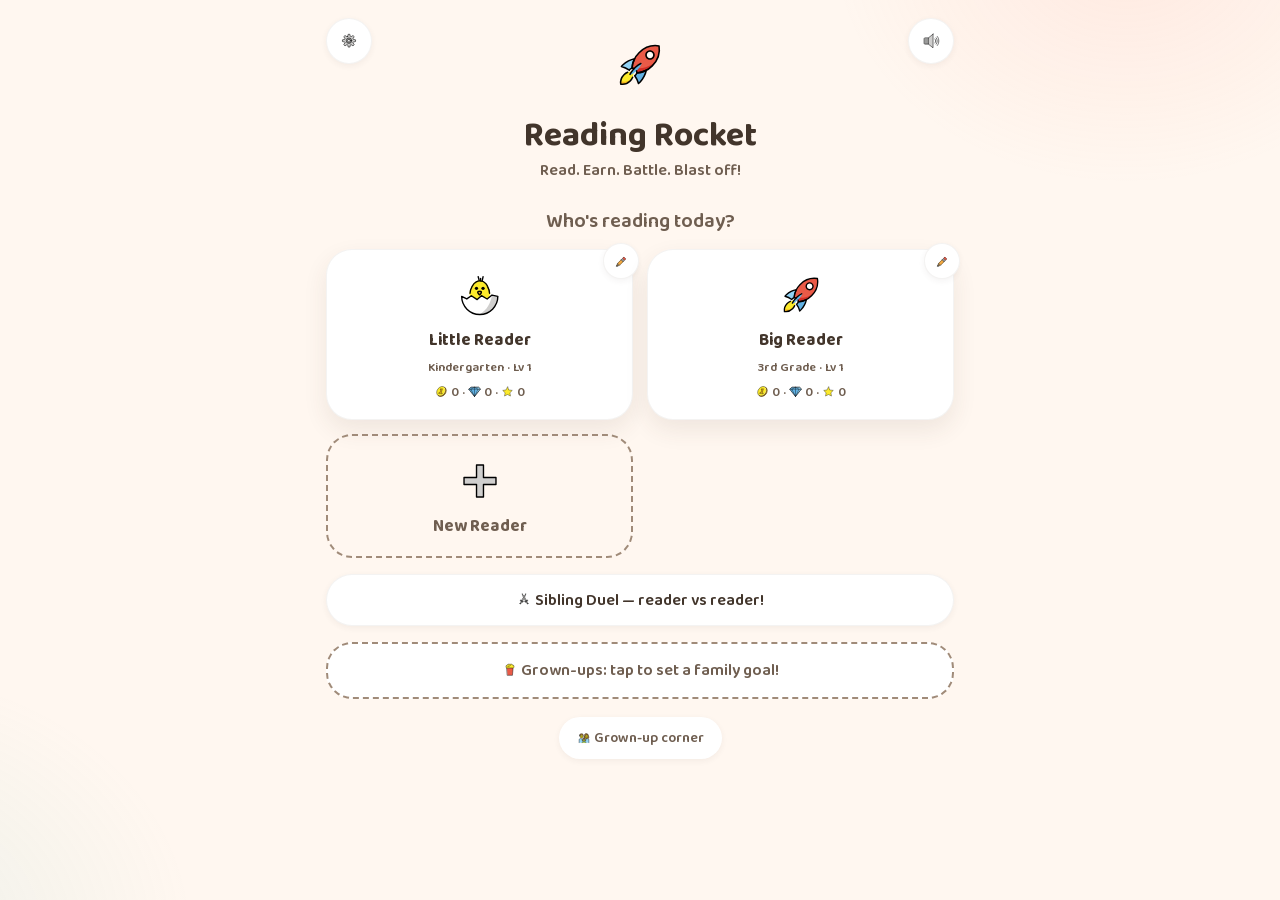
==== commit bdd2b23c: "UI revamp: "Soft Storybook" redesign with floating tab bar and Baloo 2 Designed against a kids-story" ====
--- a/index.html
+++ b/index.html
@@ -5,7 +5,7 @@
   <meta name="viewport" content="width=device-width, initial-scale=1, maximum-scale=1, user-scalable=no, viewport-fit=cover">
   <title>Reading Rocket — Learn to Read!</title>
   <meta name="description" content="A playful phonics game for kids: letter sounds, blending, word building, rhymes, sight words, and speed reading. Grades K–5.">
-  <meta name="theme-color" content="#9fd9fb">
+  <meta name="theme-color" content="#FFF7F0">
   <link rel="manifest" href="manifest.webmanifest">
   <link rel="icon" href="icons/icon.svg" type="image/svg+xml">
   <link rel="apple-touch-icon" href="icons/apple-touch-icon.png">
@@ -13,7 +13,7 @@
   <meta name="mobile-web-app-capable" content="yes">
   <meta name="apple-mobile-web-app-status-bar-style" content="default">
   <meta name="apple-mobile-web-app-title" content="Reading Rocket">
-  <link rel="preload" href="fonts/Fredoka.woff2" as="font" type="font/woff2" crossorigin>
+  <link rel="preload" href="fonts/Baloo2.woff2" as="font" type="font/woff2" crossorigin>
   <link rel="stylesheet" href="css/styles.css">
 </head>
 <body>
--- a/css/styles.css
+++ b/css/styles.css
@@ -1,37 +1,92 @@
-/* Reading Rocket — playful, big-touch-target styles for little hands. */
+/* Reading Rocket — "Soft Storybook" skin (see design/DESIGN-SPEC.md).
+   Warm cream, pastel accents, soft warm shadows, floating bottom tab bar.
+   Text is only ever --ink or --ink-soft; accent colors are for fills, tints,
+   meters, icons and big display numbers — never small body text. */
 
 :root {
-  --sky: #38bdf8;
-  --sky-soft: #e0f2fe;
-  --ink: #103a5c;
-  --ink-soft: #5a7f9e;
-  --card: #ffffff;
-  --amber: #f59e0b;
-  --amber-deep: #c87b06;
-  --good: #22c55e;
-  --good-deep: #15803d;
-  --bad: #ef4444;
-  --line: #d6e9f8;
-  --shadow: 0 10px 24px rgba(2, 72, 122, 0.10);
+  /* surfaces */
+  --bg:        #FFF7F0;
+  --bg-2:      #FBEFE4;
+  --surface:   #FFFFFF;
+  --surface-2: #FFF1E6;
+  --hairline:  rgba(74, 53, 43, 0.06);
+
+  /* text */
+  --ink:       #42352B;
+  --ink-soft:  #6F5E50;
+  --ink-faint: #A08B79;
+
+  /* pastel accents: base / tint / strong */
+  --coral:  #FF9E86; --coral-tint:  #FFE7DF; --coral-strong:  #D9542F;
+  --teal:   #7ED0C1; --teal-tint:   #DDF3EE; --teal-strong:   #1F8A77;
+  --yellow: #FFCE5C; --yellow-tint: #FFF2D2; --yellow-strong: #B77908;
+  --lav:    #B9A8E8; --lav-tint:    #ECE6FB; --lav-strong:    #6E52C0;
+  --sky:    #8FC7F0; --sky-tint:    #E3F1FD; --sky-strong:    #2C79C0;
+  --rose:   #F5A8C4; --rose-tint:   #FDE4ED; --rose-strong:   #C9497A;
+
+  /* legacy aliases so older inline uses keep working */
+  --amber: var(--yellow); --amber-deep: var(--yellow-strong);
+  --good: var(--teal); --good-deep: var(--teal-strong);
+  --bad: #E5604D;
+  --card: var(--surface);
+  --line: var(--hairline);
+  --sky-soft: var(--sky-tint);
+  --ink2: var(--ink);
+  --outline: transparent;  /* retired ink outlines — some JS may still reference */
+  --edge: transparent;
+
+  /* radius / shadow / spacing */
+  --r-sm: 12px; --r-md: 18px; --r-lg: 26px; --r-xl: 34px; --r-pill: 999px;
+  --sh-sm: 0 2px 6px rgba(74, 53, 43, 0.06);
+  --sh-md: 0 10px 24px rgba(74, 53, 43, 0.09);
+  --sh-lg: 0 18px 40px rgba(74, 53, 43, 0.14);
+  --sh-coral: 0 12px 26px rgba(217, 84, 47, 0.30);
+  --shadow: var(--sh-md); /* legacy alias */
+
+  --font: 'Baloo 2', ui-rounded, 'SF Pro Rounded', 'Trebuchet MS', system-ui, sans-serif;
+}
+
+@font-face {
+  font-family: 'Baloo 2';
+  src: url('../fonts/Baloo2.woff2') format('woff2');
+  font-weight: 400 800;
+  font-display: swap;
 }
 
 * { box-sizing: border-box; -webkit-tap-highlight-color: transparent; }
 html, body { margin: 0; min-height: 100%; }
 
 body {
-  font-family: ui-rounded, "SF Pro Rounded", "Trebuchet MS", "Comic Sans MS", system-ui, sans-serif;
-  color: var(--ink);
+  font-family: var(--font);
+  font-weight: 500;
+  color: var(--ink);
+  background: var(--bg);
   touch-action: manipulation;
   user-select: none;
   -webkit-user-select: none;
 }
 
+/* two faint pastel blobs behind everything — the only decoration */
+body::before {
+  content: '';
+  position: fixed;
+  inset: 0;
+  z-index: 0;
+  pointer-events: none;
+  background:
+    radial-gradient(420px 340px at 88% -6%, rgba(255, 158, 134, 0.14), transparent 70%),
+    radial-gradient(460px 380px at -10% 104%, rgba(126, 208, 193, 0.13), transparent 70%);
+}
+
 #app {
+  position: relative;
+  z-index: 1;
   max-width: 660px;
   margin: 0 auto;
-  padding: 16px 16px calc(28px + env(safe-area-inset-bottom));
+  padding: 12px 16px calc(28px + env(safe-area-inset-bottom));
   min-height: 100dvh;
 }
+body.tabs-on #app { padding-bottom: calc(96px + env(safe-area-inset-bottom)); }
 
 #confetti-canvas {
   position: fixed;
@@ -42,13 +97,14 @@
   z-index: 40;
 }
 
-.screen { animation: rise 0.35s ease both; }
-@keyframes rise { from { opacity: 0; transform: translateY(14px); } to { opacity: 1; transform: none; } }
-
-h1 { font-size: 30px; margin: 8px 0; }
-h2 { font-size: 21px; margin: 10px 0; }
-
-/* ---------- Buttons ---------- */
+.screen { animation: rise 0.3s ease both; }
+@keyframes rise { from { opacity: 0; transform: translateY(10px); } to { opacity: 1; transform: none; } }
+
+h1 { font-size: 30px; font-weight: 700; line-height: 1.1; margin: 8px 0; }
+h2 { font-size: 20px; font-weight: 600; margin: 10px 0; }
+.muted { color: var(--ink-soft); font-weight: 500; }
+
+/* ---------- buttons ---------- */
 .btn {
   display: inline-flex;
   align-items: center;
@@ -57,22 +113,24 @@
   border: 0;
   cursor: pointer;
   font: inherit;
-  font-weight: 700;
+  font-weight: 600;
+  font-size: 18px;
   color: #fff;
-  background: var(--amber);
-  border-radius: 20px;
-  padding: 13px 22px;
-  font-size: 19px;
-  box-shadow: 0 5px 0 var(--amber-deep), var(--shadow);
-  transition: transform 0.06s, box-shadow 0.06s;
-}
-.btn:active { transform: translateY(4px); box-shadow: 0 1px 0 var(--amber-deep); }
-.btn.ghost { background: #fff; color: var(--ink); box-shadow: 0 5px 0 #c7ddef, var(--shadow); }
-.btn.ghost:active { box-shadow: 0 1px 0 #c7ddef; }
-.btn.good { background: var(--good); box-shadow: 0 5px 0 var(--good-deep), var(--shadow); }
-.btn.good:active { box-shadow: 0 1px 0 var(--good-deep); }
-.btn.danger { background: var(--bad); box-shadow: 0 5px 0 #b91c1c, var(--shadow); }
-.btn.big { font-size: 23px; padding: 17px 28px; border-radius: 26px; }
+  background: linear-gradient(180deg, #FF8A6B, #E4633F);
+  border-radius: var(--r-pill);
+  min-height: 52px;
+  padding: 12px 24px;
+  box-shadow: var(--sh-md);
+  transition: transform 0.08s, box-shadow 0.08s;
+}
+.btn:active { transform: translateY(1px) scale(0.99); box-shadow: var(--sh-sm); }
+.btn:disabled { opacity: 0.55; }
+.btn.ghost { background: var(--surface); color: var(--ink); box-shadow: var(--sh-sm); border: 1px solid var(--hairline); }
+.btn.good { background: var(--teal-strong); }
+.btn.danger { background: var(--bad); }
+.btn.big { font-size: 22px; font-weight: 700; padding: 16px 30px; border-radius: var(--r-xl); }
+.btn.gembtn { background: var(--lav-strong); }
+.btn.fightbtn { background: linear-gradient(180deg, #FF8A6B, #E4633F); }
 
 .iconbtn {
   border: 0;
@@ -80,26 +138,132 @@
   width: 46px;
   height: 46px;
   border-radius: 50%;
-  background: #fff;
-  font-size: 21px;
+  background: var(--surface);
+  font-size: 20px;
+  color: var(--ink);
+  box-shadow: var(--sh-sm);
+  border: 1px solid var(--hairline);
+  flex: none;
+  transition: transform 0.08s;
+}
+.iconbtn:active { transform: scale(0.94); }
+
+.pulse { animation: pulse 1.6s ease-in-out infinite; }
+@keyframes pulse { 0%, 100% { transform: scale(1); } 50% { transform: scale(1.03); } }
+
+/* ---------- pills & chips ---------- */
+.coinpill {
   font-weight: 700;
-  color: var(--ink);
-  box-shadow: 0 4px 0 #c7ddef, var(--shadow);
+  font-size: 15px;
+  background: var(--yellow-tint);
+  color: var(--ink);
+  border-radius: var(--r-pill);
+  padding: 6px 12px;
+  white-space: nowrap;
+}
+.coinpill.gem { background: var(--lav-tint); }
+.pillrow { display: inline-flex; gap: 6px; align-items: center; }
+
+.statchip, .gearchip {
+  font-weight: 600;
+  font-size: 13px;
+  background: var(--sky-tint);
+  color: var(--ink);
+  border-radius: var(--r-pill);
+  padding: 4px 11px;
+  display: inline-block;
+}
+.gearchip.none { background: var(--yellow-tint); color: var(--ink-soft); }
+.gearchip.equippedchip { background: var(--teal-tint); }
+.statchips { display: flex; gap: 6px; flex-wrap: wrap; }
+
+/* ---------- top app bar (tabbed shell) ---------- */
+.appbar {
+  display: flex;
+  align-items: center;
+  gap: 10px;
+  padding: 4px 0 10px;
+}
+.appbar-id {
+  display: flex;
+  align-items: center;
+  gap: 10px;
+  border: 0;
+  background: none;
+  cursor: pointer;
+  font: inherit;
+  color: var(--ink);
+  text-align: left;
+  padding: 0;
+  flex: 1;
+  min-width: 0;
+}
+.appbar-avatar {
+  width: 42px;
+  height: 42px;
+  border-radius: 50%;
+  background: var(--lav-tint);
+  display: flex;
+  align-items: center;
+  justify-content: center;
+  font-size: 24px;
   flex: none;
 }
-.iconbtn:active { transform: translateY(3px); box-shadow: 0 1px 0 #c7ddef; }
-
-/* ---------- Home ---------- */
-.apphead { text-align: center; position: relative; padding-top: 8px; }
-/* decorative only — the animation's transform paints it above the corner
-   buttons, so it must never swallow their taps */
-.apphead .logo { font-size: 64px; animation: floaty 3s ease-in-out infinite; pointer-events: none; }
-.apphead h1 { margin: 2px 0 0; font-size: 36px; letter-spacing: 0.5px; }
-.apphead .tagline { margin: 4px 0 0; color: var(--ink-soft); font-weight: 700; }
+.appbar-name { min-width: 0; line-height: 1.15; }
+.appbar-name b { font-size: 16px; font-weight: 700; display: block; white-space: nowrap; overflow: hidden; text-overflow: ellipsis; }
+.appbar-name small { font-size: 11.5px; font-weight: 600; color: var(--lav-strong); display: block; white-space: nowrap; overflow: hidden; text-overflow: ellipsis; }
+.appbar-pills { display: flex; gap: 4px; align-items: center; }
+.appbar .iconbtn { width: 38px; height: 38px; font-size: 16px; }
+.appbar .coinpill { font-size: 13px; padding: 5px 8px; }
+
+/* ---------- floating tab bar ---------- */
+#tabbar {
+  position: fixed;
+  left: max(12px, env(safe-area-inset-left));
+  right: max(12px, env(safe-area-inset-right));
+  bottom: calc(env(safe-area-inset-bottom) + 10px);
+  max-width: 632px;
+  margin-inline: auto;
+  height: 66px;
+  background: var(--surface);
+  border-radius: var(--r-xl);
+  box-shadow: var(--sh-lg);
+  border: 1px solid var(--hairline);
+  display: flex;
+  padding: 6px;
+  z-index: 30;
+}
+#tabbar[hidden] { display: none; }
+.tabitem {
+  flex: 1;
+  border: 0;
+  background: none;
+  cursor: pointer;
+  font: inherit;
+  color: var(--ink-soft);
+  border-radius: var(--r-lg);
+  display: flex;
+  flex-direction: column;
+  align-items: center;
+  justify-content: center;
+  gap: 2px;
+  min-width: 48px;
+  transition: transform 0.1s;
+}
+.tabicon { font-size: 22px; line-height: 1; }
+.tablabel { font-size: 10.5px; font-weight: 600; letter-spacing: 0.2px; }
+.tabitem.on { background: var(--coral-tint); color: var(--coral-strong); transform: scale(1.04); }
+
+/* ---------- profile picker (pre-tab screen) ---------- */
+.apphead { text-align: center; position: relative; padding-top: 10px; }
+.apphead .logo { font-size: 58px; animation: floaty 3.4s ease-in-out infinite; pointer-events: none; }
+.apphead h1 { margin: 2px 0 0; font-size: 34px; font-weight: 700; }
+.apphead .tagline { margin: 4px 0 0; color: var(--ink-soft); font-weight: 600; }
 .apphead .iconbtn { position: absolute; top: 6px; right: 0; z-index: 1; }
-@keyframes floaty { 0%, 100% { transform: translateY(0) rotate(-4deg); } 50% { transform: translateY(-10px) rotate(4deg); } }
-
-.sectiontitle { text-align: center; margin-top: 22px; color: var(--ink-soft); }
+.apphead .settingsbtn { position: absolute; top: 6px; left: 0; right: auto; }
+@keyframes floaty { 0%, 100% { transform: translateY(0) rotate(-3deg); } 50% { transform: translateY(-8px) rotate(3deg); } }
+
+.sectiontitle { text-align: center; margin-top: 22px; color: var(--ink-soft); font-weight: 600; }
 
 .profilegrid { display: grid; grid-template-columns: repeat(2, 1fr); gap: 14px; margin-top: 12px; }
 .profilecard { position: relative; }
@@ -109,24 +273,25 @@
   cursor: pointer;
   font: inherit;
   color: var(--ink);
-  background: var(--card);
-  border-radius: 24px;
-  padding: 18px 12px 14px;
+  background: var(--surface);
+  border-radius: var(--r-lg);
+  padding: 20px 12px 16px;
   display: flex;
   flex-direction: column;
   align-items: center;
   gap: 4px;
-  box-shadow: 0 6px 0 #cde4f5, var(--shadow);
-  transition: transform 0.06s;
-}
-.profilemain:active { transform: translateY(4px); box-shadow: 0 2px 0 #cde4f5; }
-.profilecard.add .profilemain { background: #f2faff; border: 3px dashed #9fd3f4; box-shadow: none; color: var(--ink-soft); }
-.pavatar { font-size: 52px; line-height: 1; }
-.pavatar.small { font-size: 36px; }
-.pname { font-weight: 700; font-size: 18px; }
-.pgrade { font-size: 13px; color: var(--ink-soft); font-weight: 700; }
-.pstars { font-size: 14px; font-weight: 700; color: var(--amber-deep); }
-.pstars.small { font-size: 13px; }
+  box-shadow: var(--sh-md);
+  border: 1px solid var(--hairline);
+  transition: transform 0.08s, box-shadow 0.08s;
+}
+.profilemain:active { transform: translateY(1px) scale(0.99); box-shadow: var(--sh-sm); }
+.profilecard.add .profilemain { background: none; border: 2px dashed var(--ink-faint); box-shadow: none; color: var(--ink-soft); }
+.pavatar { font-size: 50px; line-height: 1; }
+.pavatar.small { font-size: 34px; }
+.pname { font-weight: 700; font-size: 17px; }
+.pgrade { font-size: 12.5px; color: var(--ink-soft); font-weight: 600; }
+.pstars { font-size: 13px; font-weight: 600; color: var(--ink-soft); }
+.pstars.small { font-size: 12.5px; }
 .editbtn {
   position: absolute;
   top: -6px;
@@ -135,95 +300,324 @@
   width: 36px;
   height: 36px;
   border-radius: 50%;
-  background: #fff;
-  cursor: pointer;
+  background: var(--surface);
+  cursor: pointer;
+  font-size: 14px;
+  box-shadow: var(--sh-sm);
+  border: 1px solid var(--hairline);
+}
+
+.duelrow { text-align: center; margin-top: 16px; }
+.duelbtn { width: 100%; font-size: 16px; }
+
+.familycard {
+  display: block;
+  width: 100%;
+  margin-top: 16px;
+  background: var(--yellow-tint);
+  border: 0;
+  box-shadow: var(--sh-sm);
+  border-radius: var(--r-lg);
+  padding: 14px 16px;
+  font: inherit;
+  color: var(--ink);
+  text-align: left;
+}
+.familycard.empty { cursor: pointer; text-align: center; font-weight: 600; color: var(--ink-soft); background: var(--surface); border: 2px dashed var(--ink-faint); box-shadow: none; }
+.familycard.done { background: var(--teal-tint); }
+.famtop { font-weight: 600; font-size: 15px; }
+.timebar.fambar { height: 12px; margin-top: 8px; }
+.famnum { font-weight: 600; font-size: 13px; color: var(--ink-soft); margin-top: 6px; }
+.parentrow { text-align: center; margin-top: 18px; }
+.parentlink {
+  border: 0;
+  cursor: pointer;
+  font: inherit;
+  font-weight: 600;
+  font-size: 14px;
+  color: var(--ink-soft);
+  background: var(--surface);
+  border-radius: var(--r-pill);
+  padding: 10px 18px;
+  box-shadow: var(--sh-sm);
+}
+
+/* ---------- Home tab ---------- */
+.greet { margin: 6px 2px 2px; }
+.eyebrow {
+  display: block;
+  font-size: 12px;
+  font-weight: 600;
+  letter-spacing: 0.6px;
+  text-transform: uppercase;
+  color: var(--ink-faint);
+}
+.eyebrow.section { margin: 22px 2px 8px; font-size: 12.5px; color: var(--ink-soft); }
+.greet h1 { margin: 2px 0 8px; }
+
+.xprow { display: flex; align-items: center; gap: 10px; margin: 0 2px; }
+.timebar.xbar { flex: 1; height: 8px; }
+.xplv { font-weight: 600; font-size: 13px; color: var(--ink-soft); white-space: nowrap; }
+.xptitle { font-weight: 600; font-size: 12px; color: var(--ink-soft); white-space: nowrap; }
+
+.eventbanner {
+  display: flex;
+  align-items: center;
+  gap: 10px;
+  width: 100%;
+  margin-top: 14px;
+  border: 0;
+  cursor: pointer;
+  font: inherit;
+  color: var(--ink);
+  text-align: left;
+  background: var(--lav-tint);
+  border-radius: var(--r-md);
+  padding: 10px 14px;
+  box-shadow: var(--sh-sm);
+}
+.evemoji { font-size: 22px; line-height: 1; }
+.evtext { flex: 1; font-weight: 500; font-size: 13.5px; }
+.evtext b { font-weight: 700; }
+.evdays { font-weight: 700; font-size: 11.5px; background: var(--surface); border-radius: var(--r-pill); padding: 3px 9px; color: var(--lav-strong); white-space: nowrap; }
+
+.playbig {
+  display: flex;
+  flex-direction: column;
+  align-items: center;
+  justify-content: center;
+  gap: 2px;
+  width: 100%;
+  min-height: 96px;
+  margin-top: 14px;
+  border: 0;
+  cursor: pointer;
+  font: inherit;
+  color: #fff;
+  background: linear-gradient(180deg, #FF8A6B, #E4633F);
+  border-radius: var(--r-xl);
+  box-shadow: var(--sh-coral);
+  animation: breathe 2.4s ease-in-out infinite;
+}
+.playbig b, .playbig { font-weight: 700; }
+.playbig { font-size: 28px; letter-spacing: 1px; }
+.playbig span { font-size: 14px; font-weight: 500; letter-spacing: 0; opacity: 0.95; }
+.playbig:active { transform: scale(0.985); animation: none; box-shadow: var(--sh-md); }
+@keyframes breathe { 0%, 100% { transform: scale(1); } 50% { transform: scale(1.015); } }
+
+/* Journey + Quests compact row */
+.tworow { display: grid; grid-template-columns: 1fr 1fr; gap: 12px; margin-top: 14px; }
+.minicard {
+  border: 0;
+  cursor: pointer;
+  font: inherit;
+  color: var(--ink);
+  text-align: left;
+  background: var(--surface);
+  border-radius: var(--r-lg);
+  border: 1px solid var(--hairline);
+  box-shadow: var(--sh-md);
+  padding: 14px;
+  display: flex;
+  flex-direction: column;
+  gap: 6px;
+  transition: transform 0.08s, box-shadow 0.08s;
+}
+.minicard:active { transform: translateY(1px) scale(0.995); box-shadow: var(--sh-sm); }
+.minitop { display: flex; align-items: center; justify-content: space-between; font-size: 20px; }
+.minitop b { font-size: 22px; font-weight: 700; }
+.minilabel { font-size: 13px; font-weight: 600; color: var(--ink-soft); }
+.readychip {
+  font-size: 12px;
+  font-weight: 700;
+  color: var(--coral-strong);
+  background: var(--coral-tint);
+  border-radius: var(--r-pill);
+  padding: 3px 10px;
+  align-self: flex-start;
+  animation: pulse 1.4s infinite;
+}
+
+/* journey mini track */
+.jtrack {
+  position: relative;
+  height: 14px;
+  background: var(--surface-2);
+  border-radius: var(--r-pill);
+}
+.jtrail {
+  position: absolute;
+  left: 0; top: 0; bottom: 0;
+  background: linear-gradient(90deg, var(--teal), #A7E3D6);
+  border-radius: var(--r-pill);
+  max-width: 100%;
+}
+.jtick { position: absolute; top: 50%; transform: translate(-50%, -50%); font-size: 10px; opacity: 0.5; }
+.jmoon { position: absolute; right: 4px; top: 50%; transform: translateY(-50%); font-size: 12px; }
+.jrocket {
+  position: absolute;
+  top: 50%;
+  transform: translate(-55%, -50%) rotate(45deg);
   font-size: 15px;
-  box-shadow: var(--shadow);
-}
-
-/* ---------- Player home ---------- */
+  transition: left 0.6s ease;
+}
+
+/* keep-going rows */
+.gorow {
+  display: flex;
+  align-items: center;
+  gap: 12px;
+  width: 100%;
+  border: 0;
+  cursor: pointer;
+  font: inherit;
+  color: var(--ink);
+  text-align: left;
+  background: var(--surface);
+  border-radius: var(--r-lg);
+  border: 1px solid var(--hairline);
+  box-shadow: var(--sh-md);
+  padding: 12px 14px;
+  margin-top: 10px;
+  transition: transform 0.08s, box-shadow 0.08s;
+}
+.gorow:active { transform: translateY(1px) scale(0.995); box-shadow: var(--sh-sm); }
+.goicon {
+  width: 52px;
+  height: 52px;
+  border-radius: var(--r-md);
+  display: flex;
+  align-items: center;
+  justify-content: center;
+  font-size: 28px;
+  flex: none;
+}
+.goicon.lav { background: var(--lav-tint); }
+.goicon.coral { background: var(--coral-tint); }
+.goicon.teal { background: var(--teal-tint); }
+.goicon.yellow { background: var(--yellow-tint); }
+.goicon.sky { background: var(--sky-tint); }
+.goicon.rose { background: var(--rose-tint); }
+.goinfo { flex: 1; min-width: 0; line-height: 1.25; }
+.goinfo b { font-size: 16px; font-weight: 700; display: block; }
+.goinfo small { font-size: 13px; font-weight: 500; color: var(--ink-soft); }
+.gochip {
+  font-size: 12px;
+  font-weight: 700;
+  border-radius: var(--r-pill);
+  padding: 5px 11px;
+  white-space: nowrap;
+}
+.gochip.new { background: var(--coral-tint); color: var(--coral-strong); }
+.gochip.fight { background: var(--coral-strong); color: #fff; animation: pulse 1.4s infinite; }
+.gochevron { color: var(--ink-faint); font-size: 18px; }
+
+.tiprow { display: flex; gap: 10px; align-items: center; margin-top: 22px; padding: 0 4px; }
+.owl { font-size: 30px; }
+.bubble { font-size: 13px; color: var(--ink-soft); font-weight: 500; line-height: 1.35; }
+.bubble b { color: var(--ink); font-weight: 600; }
+
+/* ---------- legacy player-home bits still used on other screens ---------- */
 .playerbar { display: flex; align-items: center; gap: 12px; }
 .playerid { flex: 1; display: flex; align-items: center; gap: 10px; }
-.playerid .pname { font-size: 20px; }
-
-.gradepick { display: flex; gap: 8px; justify-content: center; margin: 16px 0 6px; flex-wrap: wrap; }
+.playerid .pname { font-size: 19px; }
+
+.gradepick { display: flex; gap: 8px; justify-content: center; margin: 14px 0 6px; flex-wrap: wrap; }
 .gradepill {
   border: 0;
   cursor: pointer;
   font: inherit;
-  font-weight: 700;
-  padding: 9px 18px;
-  border-radius: 999px;
-  background: #fff;
+  font-weight: 600;
+  padding: 10px 18px;
+  border-radius: var(--r-pill);
+  background: var(--surface);
   color: var(--ink-soft);
-  box-shadow: 0 3px 0 #cde4f5;
-}
-.gradepill.on { background: var(--ink); color: #fff; box-shadow: 0 3px 0 #06243d; }
-
-.gamegrid { display: grid; grid-template-columns: repeat(2, 1fr); gap: 13px; margin-top: 14px; }
+  box-shadow: var(--sh-sm);
+  border: 1px solid var(--hairline);
+}
+.gradepill.on { background: var(--ink); color: #fff; border-color: var(--ink); }
+
+.trainhead { display: flex; align-items: baseline; gap: 8px; margin: 18px 2px 2px; font-size: 18px; }
+.trainhead small { color: var(--ink-soft); font-size: 13px; font-weight: 500; }
+
+.gamegrid { display: grid; grid-template-columns: repeat(2, 1fr); gap: 12px; margin-top: 14px; }
 .gamecard {
   border: 0;
   cursor: pointer;
   font: inherit;
   color: var(--ink);
-  background: var(--card);
-  border-radius: 22px;
-  padding: 16px 10px 12px;
+  background: var(--surface);
+  border-radius: var(--r-lg);
+  border: 1px solid var(--hairline);
+  padding: 18px 10px 14px;
   display: flex;
   flex-direction: column;
   align-items: center;
-  gap: 3px;
-  box-shadow: 0 6px 0 #cde4f5, var(--shadow);
-  transition: transform 0.06s;
-}
-.gamecard:active { transform: translateY(4px); box-shadow: 0 2px 0 #cde4f5; }
-.gicon { font-size: 42px; line-height: 1.1; }
-.gtitle { font-weight: 700; font-size: 17px; }
-.gdesc { font-size: 12.5px; color: var(--ink-soft); font-weight: 600; }
-.mini-stars { font-size: 15px; letter-spacing: 2px; margin-top: 2px; }
-.mini-star { color: #d8e7f3; }
-.mini-star.on { color: var(--amber); }
-
-.tiprow { display: flex; gap: 10px; align-items: flex-end; margin-top: 20px; }
-.owl { font-size: 40px; animation: floaty 4s ease-in-out infinite; }
-.bubble {
-  background: #fff;
-  border-radius: 16px;
-  border-bottom-left-radius: 4px;
-  padding: 10px 14px;
-  box-shadow: var(--shadow);
-  font-size: 14px;
-  color: var(--ink-soft);
-  font-weight: 600;
-}
-.bubble b { color: var(--ink); }
-
-/* ---------- Game chrome ---------- */
-.gamebar { display: flex; align-items: center; gap: 12px; margin-bottom: 8px; }
-.gametitle { font-weight: 700; font-size: 19px; flex: 1; }
+  gap: 4px;
+  box-shadow: var(--sh-md);
+  min-height: 150px;
+  transition: transform 0.08s, box-shadow 0.08s;
+}
+.gamecard:active { transform: translateY(1px) scale(0.99); box-shadow: var(--sh-sm); }
+.gamecard .gicon {
+  width: 62px;
+  height: 62px;
+  display: flex;
+  align-items: center;
+  justify-content: center;
+  border-radius: 50%;
+  background: var(--gc, var(--sky-tint));
+  font-size: 34px;
+  line-height: 1;
+}
+.gtitle { font-weight: 600; font-size: 15px; margin-top: 4px; }
+.gdesc { font-size: 12px; color: var(--ink-soft); font-weight: 500; text-align: center; line-height: 1.25; }
+.mini-stars { font-size: 13px; letter-spacing: 2px; margin-top: 2px; }
+.mini-star { color: #EADBCB; }
+.mini-star.on { color: var(--yellow); }
+
+/* per-game tint circles: rotate through the palette */
+.gamecard[data-game="books"]    { --gc: var(--lav-tint); }
+.gamecard[data-game="sounds"]   { --gc: var(--teal-tint); }
+.gamecard[data-game="blend"]    { --gc: var(--yellow-tint); }
+.gamecard[data-game="build"]    { --gc: var(--coral-tint); }
+.gamecard[data-game="spell"]    { --gc: var(--sky-tint); }
+.gamecard[data-game="memory"]   { --gc: var(--rose-tint); }
+.gamecard[data-game="sentence"] { --gc: var(--teal-tint); }
+.gamecard[data-game="rescue"]   { --gc: var(--sky-tint); }
+.gamecard[data-game="rhyme"]    { --gc: var(--rose-tint); }
+.gamecard[data-game="sight"]    { --gc: var(--lav-tint); }
+.gamecard[data-game="flash"]    { --gc: var(--yellow-tint); }
+
+/* ---------- game chrome ---------- */
+.gamebar { display: flex; align-items: center; gap: 12px; margin-bottom: 8px; padding-top: 4px; }
+.gametitle { font-weight: 700; font-size: 18px; flex: 1; min-width: 0; white-space: nowrap; overflow: hidden; text-overflow: ellipsis; }
 .dots { display: flex; gap: 5px; }
-.dot { width: 11px; height: 11px; border-radius: 50%; background: #c9e5f9; transition: all 0.2s; }
-.dot.now { outline: 3px solid #ffd66e; outline-offset: 1px; }
-.dot.on { background: var(--amber); transform: scale(1.15); }
-
-.gamearea { padding-top: 6px; }
+.dot { width: 10px; height: 10px; border-radius: 50%; background: var(--bg-2); border: 1px solid var(--hairline); transition: all 0.2s; }
+.dot.now { outline: 3px solid var(--yellow-tint); background: var(--surface); }
+.dot.on { background: var(--yellow); transform: scale(1.1); border-color: transparent; }
+
+.gamearea { padding-top: 6px; position: relative; }
 
 .prompt { text-align: center; }
-.prompt h2 { color: var(--ink); }
+.prompt h2 { color: var(--ink); font-weight: 600; }
 .speaker, .bigpic {
   border: 0;
   cursor: pointer;
-  background: #fff;
-  border-radius: 28px;
-  box-shadow: 0 6px 0 #cde4f5, var(--shadow);
+  background: var(--surface);
+  border-radius: var(--r-lg);
+  box-shadow: var(--sh-md);
+  border: 1px solid var(--hairline);
   padding: 14px 26px;
-  font-size: 56px;
+  font-size: 52px;
   line-height: 1.15;
   margin-top: 6px;
-}
-.speaker:active, .bigpic:active { transform: translateY(4px); box-shadow: 0 2px 0 #cde4f5; }
-.bigpic { font-size: 76px; }
-.promptword { font-size: 26px; font-weight: 700; margin-top: 6px; }
+  transition: transform 0.08s;
+}
+.speaker:active, .bigpic:active { transform: scale(0.97); }
+.bigpic { font-size: 72px; }
+.bigpic.small { font-size: 50px; padding: 8px 18px; }
+.promptword { font-size: 25px; font-weight: 700; margin-top: 6px; }
 
 /* tiles */
 .tiles { display: flex; gap: 10px; justify-content: center; flex-wrap: wrap; margin: 14px 0; }
@@ -231,105 +625,169 @@
   border: 0;
   cursor: pointer;
   font: inherit;
-  font-weight: 700;
-  font-size: 32px;
-  color: var(--ink);
-  min-width: 64px;
+  font-weight: 600;
+  font-size: 30px;
+  color: var(--ink);
+  min-width: 62px;
   padding: 12px 14px;
-  background: #fff;
-  border-radius: 18px;
-  box-shadow: 0 6px 0 #cde4f5, var(--shadow);
+  background: var(--surface);
+  border-radius: var(--r-md);
+  box-shadow: var(--sh-md);
+  border: 1px solid var(--hairline);
   transition: transform 0.08s, background 0.15s;
   text-transform: lowercase;
 }
-.tile:active { transform: translateY(4px); box-shadow: 0 2px 0 #cde4f5; }
-.tile.lit { background: #fde68a; transform: scale(1.1); }
+.tile:active { transform: translateY(1px) scale(0.98); box-shadow: var(--sh-sm); }
+.tile.lit { background: var(--yellow-tint); transform: scale(1.08); }
 .tile.used { opacity: 0.25; }
-.tile.wrong { animation: shake 0.4s; background: #fee2e2; }
+.tile.wrong { animation: shake 0.4s; background: var(--coral-tint); }
+.tiles.bank { margin-top: 22px; }
+.tiles.small .tile { font-size: 22px; min-width: 48px; padding: 9px 11px; }
+.tiles.small { margin: 4px 0; }
+.tile.gaptile { cursor: default; box-shadow: none; background: var(--surface-2); border: 0; }
+.tile.gap { background: var(--yellow-tint); border: 2px dashed var(--yellow); }
+.tile.wordtile { font-size: 19px; text-transform: none; min-width: 52px; padding: 10px 14px; }
 
 /* answer choices */
-.choices { display: grid; gap: 13px; margin-top: 16px; }
+.choices { display: grid; gap: 12px; margin-top: 16px; }
 .choices.letters { grid-template-columns: repeat(3, 1fr); }
 .choices.pics { grid-template-columns: repeat(3, 1fr); }
+.choices.words { grid-template-columns: repeat(3, 1fr); }
+.gamearea .choices.words { grid-template-columns: repeat(2, 1fr); }
 .choice {
   border: 0;
   cursor: pointer;
   font: inherit;
   color: var(--ink);
-  background: #fff;
-  border-radius: 22px;
+  background: var(--surface);
+  border-radius: var(--r-lg);
+  border: 1px solid var(--hairline);
   padding: 16px 8px;
-  box-shadow: 0 6px 0 #cde4f5, var(--shadow);
-  transition: transform 0.07s;
+  box-shadow: var(--sh-md);
+  transition: transform 0.08s;
   display: flex;
   flex-direction: column;
   align-items: center;
   gap: 4px;
 }
-.choice:active { transform: translateY(4px); box-shadow: 0 2px 0 #cde4f5; }
-.choice.letter { font-size: 38px; font-weight: 700; }
-.choice.letter small { font-size: 20px; color: var(--ink-soft); font-weight: 700; }
-.choice.pic { font-size: 58px; line-height: 1.1; }
-.choice .pemoji { font-size: 52px; line-height: 1.1; }
-.choice .plabel { font-size: 17px; font-weight: 700; }
-.choice.correct { background: #dcfce7; outline: 4px solid var(--good); animation: pip 0.45s; }
-.choice.wrong { animation: shake 0.4s; background: #fee2e2; opacity: 0.6; }
-@keyframes shake { 0%, 100% { transform: translateX(0); } 25% { transform: translateX(-7px); } 75% { transform: translateX(7px); } }
-@keyframes pip { 0% { transform: scale(1); } 40% { transform: scale(1.12); } 100% { transform: scale(1); } }
+.choice:active { transform: translateY(1px) scale(0.98); box-shadow: var(--sh-sm); }
+.choice.letter { font-size: 34px; font-weight: 700; }
+.choice.letter small { font-size: 18px; color: var(--ink-soft); font-weight: 600; }
+.choice.pic { font-size: 54px; line-height: 1.1; }
+.choice .pemoji { font-size: 48px; line-height: 1.1; }
+.choice .plabel { font-size: 16px; font-weight: 600; }
+.choice.correct { background: var(--teal-tint); outline: 3px solid var(--teal); animation: pip 0.45s; }
+.choice.wrong { animation: shake 0.4s; background: var(--coral-tint); opacity: 0.65; }
+.wordchoice { font-size: 22px; font-weight: 700; padding: 20px 8px; text-transform: lowercase; }
+.choice.wordpick { font-size: 22px; font-weight: 700; text-transform: lowercase; padding: 18px 8px; }
+.duelchoice { cursor: pointer; }
+@keyframes shake { 0%, 100% { transform: translateX(0); } 25% { transform: translateX(-6px); } 75% { transform: translateX(6px); } }
+@keyframes pip { 0% { transform: scale(1); } 40% { transform: scale(1.1); } 100% { transform: scale(1); } }
 
 .reveal {
   text-align: center;
-  font-size: 40px;
+  font-size: 38px;
   font-weight: 700;
   letter-spacing: 3px;
   margin-top: 14px;
-  color: var(--good-deep);
+  color: var(--teal-strong);
   animation: pip 0.5s;
 }
 
 /* word builder slots */
 .slots { display: flex; gap: 10px; justify-content: center; flex-wrap: wrap; margin-top: 14px; }
 .slot {
-  min-width: 62px;
-  height: 68px;
+  min-width: 60px;
+  height: 66px;
   padding: 0 8px;
-  border: 3px dashed #93c5fd;
-  border-radius: 16px;
-  background: rgba(255, 255, 255, 0.6);
+  border: 2px dashed var(--ink-faint);
+  border-radius: var(--r-md);
+  background: var(--surface-2);
   display: flex;
   align-items: center;
   justify-content: center;
-  font-size: 30px;
+  font-size: 28px;
   font-weight: 700;
   text-transform: lowercase;
 }
-.slot.filled { border-style: solid; border-color: var(--good); background: #dcfce7; animation: pip 0.3s; }
-.tiles.bank { margin-top: 22px; }
-
-/* intro + speed reader */
+.slot.filled { border: 0; background: var(--teal-tint); animation: pip 0.3s; }
+.slots.sentslots { gap: 8px; }
+.slot.wordslot { min-width: 52px; height: 54px; font-size: 18px; text-transform: none; padding: 0 10px; }
+.slot.spellslot { min-width: 44px; height: 56px; font-size: 25px; }
+.slot.spellslot.done { border: 0; background: var(--teal-tint); animation: pip 0.35s; }
+
+/* spelling keyboard */
+.spellkeys { display: flex; flex-direction: column; align-items: center; gap: 7px; margin-top: 20px; }
+.skrow { display: flex; justify-content: center; gap: 6px; }
+.skey {
+  cursor: pointer;
+  font: inherit;
+  font-weight: 600;
+  font-size: 21px;
+  color: var(--ink);
+  min-width: 34px;
+  padding: 12px 6px;
+  background: var(--surface);
+  border-radius: var(--r-sm);
+  border: 1px solid var(--hairline);
+  box-shadow: var(--sh-sm);
+  text-transform: lowercase;
+  transition: transform 0.07s, background 0.15s;
+}
+.skey:active { transform: translateY(1px) scale(0.96); }
+.skey:disabled { opacity: 0.45; }
+.skey.flash { background: var(--teal-tint); }
+.skey.wrongkey { animation: shake 0.4s; background: var(--coral-tint); }
+.skey.hint { background: var(--yellow-tint); animation: pulse 1s ease-in-out infinite; }
+
+/* rescue float */
+.rescuefloat {
+  position: absolute;
+  left: 50%;
+  top: 90px;
+  transform: translateX(-50%);
+  font-size: 25px;
+  font-weight: 700;
+  color: var(--teal-strong);
+  animation: dmgup 1.1s forwards;
+  pointer-events: none;
+  z-index: 5;
+}
+
+/* intro card + timed games */
 .card.intro {
-  background: #fff;
-  border-radius: 26px;
-  box-shadow: var(--shadow);
+  background: var(--surface);
+  border-radius: var(--r-lg);
+  border: 1px solid var(--hairline);
+  box-shadow: var(--sh-md);
   text-align: center;
   padding: 26px 18px;
   margin-top: 10px;
 }
-.intro-emoji { font-size: 64px; }
-.card.intro p { color: var(--ink-soft); font-weight: 600; margin: 8px 0; }
+.intro-emoji { font-size: 60px; }
+.card.intro p { color: var(--ink-soft); font-weight: 500; margin: 8px 0; }
 .introbtns { display: flex; flex-direction: column; gap: 12px; margin-top: 16px; align-items: center; }
 
 .speedtop { display: flex; align-items: center; gap: 12px; justify-content: center; margin: 6px 0 10px; }
-.clock, .timeleft { font-weight: 700; font-size: 22px; color: var(--ink-soft); min-width: 52px; }
-.scorenum { font-weight: 700; font-size: 20px; color: var(--amber-deep); }
-.timebar { flex: 1; max-width: 280px; height: 12px; background: #dbeefc; border-radius: 999px; overflow: hidden; }
-.timebar i { display: block; height: 100%; background: linear-gradient(90deg, var(--good), #86efac); border-radius: 999px; transition: width 0.2s linear; }
-.muted { color: var(--ink-soft); font-weight: 700; }
+.clock, .timeleft { font-weight: 700; font-size: 21px; color: var(--ink-soft); min-width: 52px; }
+.scorenum { font-weight: 700; font-size: 19px; color: var(--yellow-strong); }
+
+.timebar { flex: 1; max-width: 280px; height: 12px; background: var(--surface-2); border-radius: var(--r-pill); overflow: hidden; }
+.timebar i { display: block; height: 100%; background: linear-gradient(90deg, var(--teal), #A7E3D6); border-radius: var(--r-pill); transition: width 0.2s linear; }
+.timebar.xbar i { background: linear-gradient(90deg, var(--teal), #A7E3D6); }
+.timebar.jbar { height: 14px; margin-top: 8px; }
+.timebar.jbar i { background: linear-gradient(90deg, var(--yellow), #FFE29B); }
+.timebar.fambar i { background: linear-gradient(90deg, var(--coral), #FFC1AF); }
+.timebar.petmeter { flex: 1; height: 10px; max-width: 220px; }
+.timebar.petmeter i { background: linear-gradient(90deg, var(--rose), #F9C6D8); }
+.timebar.petmeter.petxp i { background: linear-gradient(90deg, var(--yellow), #FFE29B); }
+.timebar.jminibar { flex: 1; height: 10px; }
 
 .flashcard {
-  background: #fff;
-  border-radius: 26px;
-  box-shadow: var(--shadow);
+  background: var(--surface);
+  border-radius: var(--r-lg);
+  border: 1px solid var(--hairline);
+  box-shadow: var(--sh-md);
   min-height: 180px;
   display: flex;
   align-items: center;
@@ -339,937 +797,838 @@
   font-weight: 700;
   margin: 0 auto;
 }
-.flashcard.words { font-size: 58px; letter-spacing: 1px; }
-.flashcard.sentences { font-size: 30px; line-height: 1.45; }
-.flashcard.tappable { border: 0; cursor: pointer; font-family: inherit; color: var(--ink); width: 100%; }
+.flashcard.words { font-size: 54px; letter-spacing: 1px; }
+.flashcard.sentences { font-size: 28px; line-height: 1.45; }
+.flashcard.tappable { cursor: pointer; font-family: inherit; color: var(--ink); width: 100%; }
+.flashcard.heardcard { outline: 4px solid var(--teal); background: var(--teal-tint); }
 .speedbtns { display: flex; gap: 12px; justify-content: center; margin-top: 20px; flex-wrap: wrap; }
 
-/* ---------- Results ---------- */
-.results { text-align: center; padding-top: 30px; }
-.starsbig { font-size: 74px; letter-spacing: 6px; }
-.star { color: #d8e7f3; display: inline-block; }
-.star.earn { color: var(--amber); animation: starpop 0.6s both; }
+.micchip {
+  font-weight: 600;
+  font-size: 12px;
+  color: var(--coral-strong);
+  background: var(--coral-tint);
+  border-radius: var(--r-pill);
+  padding: 4px 11px;
+  white-space: nowrap;
+  animation: pulse 1.6s ease-in-out infinite;
+}
+
+/* memory match */
+.memgrid { display: grid; grid-template-columns: repeat(4, 1fr); gap: 10px; margin-top: 14px; }
+.memcard {
+  border: 0;
+  border-radius: var(--r-md);
+  background: var(--surface);
+  border: 1px solid var(--hairline);
+  min-height: 74px;
+  font: inherit;
+  font-weight: 600;
+  font-size: 30px;
+  color: var(--ink);
+  cursor: pointer;
+  box-shadow: var(--sh-sm);
+  display: flex;
+  align-items: center;
+  justify-content: center;
+  padding: 6px;
+  transition: transform 0.08s;
+}
+.memcard:active { transform: scale(0.97); }
+.memcard.down { background: var(--sky-tint); font-size: 24px; }
+.memcard.word { font-size: 16px; text-transform: lowercase; overflow-wrap: anywhere; }
+.memcard.matched { background: var(--teal-tint); pointer-events: none; animation: pip 0.4s; }
+.memcard.miss { animation: shake 0.4s; background: var(--coral-tint); }
+
+/* ---------- results / celebration ---------- */
+.results { text-align: center; padding-top: 24px; }
+.starsbig { font-size: 70px; letter-spacing: 6px; }
+.star { color: #EFE3D5; display: inline-block; }
+.star.earn { color: var(--yellow); animation: starpop 0.6s both; filter: drop-shadow(0 4px 8px rgba(255, 206, 92, 0.5)); }
+.starsbig.allstars .star.earn { animation: starpop 0.6s both, stargleam 2.2s ease-in-out 1.4s infinite; }
 @keyframes starpop {
   0% { transform: scale(0) rotate(-40deg); }
-  60% { transform: scale(1.35) rotate(8deg); }
+  60% { transform: scale(1.3) rotate(8deg); }
   100% { transform: scale(1) rotate(0); }
 }
-.resline { color: var(--ink-soft); font-weight: 700; font-size: 17px; margin: 6px 0; }
-.wpm { font-size: 34px; font-weight: 700; color: var(--good-deep); margin: 10px 0; }
-.wpm small { font-size: 16px; color: var(--ink-soft); }
+@keyframes stargleam {
+  0%, 100% { filter: drop-shadow(0 4px 8px rgba(255, 206, 92, 0.5)); }
+  50% { filter: drop-shadow(0 0 14px rgba(255, 206, 92, 0.95)) brightness(1.1); }
+}
+.reshero { font-size: 52px; line-height: 1; margin-top: 2px; }
+.resline { color: var(--ink-soft); font-weight: 500; font-size: 16px; margin: 6px 0; }
+.wpm { font-size: 32px; font-weight: 700; color: var(--teal-strong); margin: 10px 0; }
+.wpm small { font-size: 15px; color: var(--ink-soft); font-weight: 500; }
+.coinwin { font-size: 27px; font-weight: 700; color: var(--yellow-strong); margin: 8px 0; animation: pip 0.5s; }
+.gemwin { font-size: 24px; font-weight: 700; color: var(--lav-strong); animation: pip 0.5s; }
+.gemhint { color: var(--lav-strong); font-weight: 600; font-size: 13.5px; margin: 2px 0; }
+.streakline { color: var(--coral-strong); font-weight: 700; font-size: 16px; margin: 4px 0; }
+.xpwin { font-size: 15px; font-weight: 600; color: var(--lav-strong); }
+.levelup { font-size: 23px; font-weight: 700; color: var(--lav-strong); animation: pip 0.5s; margin: 4px 0; }
+.questdone { font-weight: 600; color: var(--teal-strong); margin: 3px 0; font-size: 14.5px; }
+.puwin { font-weight: 600; color: var(--ink-soft); font-size: 14.5px; margin: 4px 0; }
+.masteredrow { display: flex; gap: 6px; flex-wrap: wrap; justify-content: center; align-items: center; font-weight: 600; font-size: 14px; margin: 6px 0; }
+.masterychip { background: var(--yellow-tint); border-radius: var(--r-pill); padding: 5px 13px; font-weight: 600; }
+.difftoast { font-size: 20px; font-weight: 700; color: var(--yellow-strong); margin: 6px 0; animation: pip 0.5s; }
+
 .trickyrow { display: flex; gap: 8px; flex-wrap: wrap; justify-content: center; margin-top: 8px; }
 .trickyword {
   border: 0;
   cursor: pointer;
   font: inherit;
-  font-weight: 700;
-  background: #fff;
-  color: var(--ink);
-  border-radius: 999px;
+  font-weight: 600;
+  background: var(--surface);
+  color: var(--ink);
+  border-radius: var(--r-pill);
   padding: 9px 16px;
-  box-shadow: 0 3px 0 #cde4f5, var(--shadow);
-}
-.resbtns { display: flex; flex-direction: column; gap: 12px; align-items: center; margin-top: 26px; }
-
-/* ---------- Modal ---------- */
+  box-shadow: var(--sh-sm);
+  border: 1px solid var(--hairline);
+}
+.resbtns { display: flex; flex-direction: column; gap: 12px; align-items: center; margin-top: 24px; }
+
+.seq { opacity: 0; transform: translateY(8px); transition: opacity 0.35s, transform 0.35s; display: inline-block; }
+.seq.show { opacity: 1; transform: none; }
+div.seq, p.seq { display: block; }
+
+.chestbtn {
+  border: 0;
+  cursor: pointer;
+  background: var(--surface);
+  font: inherit;
+  border-radius: var(--r-lg);
+  border: 1px solid var(--hairline);
+  box-shadow: var(--sh-md);
+  padding: 10px 22px;
+  font-size: 36px;
+  display: inline-flex;
+  align-items: center;
+  gap: 10px;
+  margin: 8px 0;
+  animation: wiggle 1.8s ease-in-out infinite;
+}
+.chestbtn:active { transform: scale(0.97); }
+.chesthint { font-size: 14px; font-weight: 600; color: var(--ink-soft); }
+.chestwin { animation: pip 0.5s; }
+@keyframes wiggle { 0%, 100% { transform: rotate(0); } 6% { transform: rotate(-4deg); } 12% { transform: rotate(4deg); } 18% { transform: rotate(0); } }
+
+/* ---------- modals -> bottom sheets ---------- */
 .overlay {
   position: fixed;
   inset: 0;
-  background: rgba(8, 47, 73, 0.45);
-  display: flex;
-  align-items: center;
+  background: rgba(74, 53, 43, 0.35);
+  backdrop-filter: blur(3px);
+  -webkit-backdrop-filter: blur(3px);
+  display: flex;
+  align-items: flex-end;
   justify-content: center;
   z-index: 50;
-  padding: 16px;
 }
 .modal {
-  background: #fff;
-  border-radius: 26px;
-  padding: 22px;
-  max-width: 430px;
+  background: var(--surface);
+  border-radius: var(--r-xl) var(--r-xl) 0 0;
+  padding: 26px 22px calc(22px + env(safe-area-inset-bottom));
+  max-width: 560px;
   width: 100%;
   max-height: 88dvh;
   overflow-y: auto;
-  box-shadow: 0 24px 60px rgba(2, 40, 70, 0.35);
-}
-.modal h2 { margin-top: 0; }
-.mlabel { display: block; font-weight: 700; font-size: 14px; color: var(--ink-soft); margin: 14px 0 6px; }
+  box-shadow: var(--sh-lg);
+  animation: sheetup 0.25s ease both;
+}
+.modal::before {
+  content: '';
+  display: block;
+  width: 44px;
+  height: 5px;
+  border-radius: var(--r-pill);
+  background: var(--bg-2);
+  margin: -8px auto 14px;
+}
+@keyframes sheetup { from { transform: translateY(24px); opacity: 0; } to { transform: none; opacity: 1; } }
+@media (min-width: 560px) {
+  .overlay { align-items: center; padding: 16px; }
+  .modal { border-radius: var(--r-xl); }
+  .modal::before { display: none; }
+}
+.modal h2 { margin-top: 0; font-weight: 700; }
+.mlabel { display: block; font-weight: 600; font-size: 13px; color: var(--ink-soft); margin: 14px 0 6px; letter-spacing: 0.3px; text-transform: uppercase; }
 .minput {
   width: 100%;
   font: inherit;
-  font-weight: 700;
-  font-size: 19px;
+  font-weight: 500;
+  font-size: 17px;
   padding: 12px 14px;
-  border: 3px solid var(--line);
-  border-radius: 16px;
+  border: 2px solid var(--bg-2);
+  border-radius: var(--r-md);
   outline: none;
   color: var(--ink);
+  background: var(--surface);
 }
 .minput:focus { border-color: var(--sky); }
+.minput.backupout, .minput.backupin { resize: vertical; min-height: 84px; line-height: 1.4; }
+.importerr { color: var(--bad); }
 .avatargrid { display: grid; grid-template-columns: repeat(8, 1fr); gap: 6px; }
 .avatarbtn {
   border: 0;
   cursor: pointer;
-  background: #f1f8fe;
+  background: var(--surface-2);
   font-size: 24px;
-  border-radius: 12px;
-  padding: 6px 0;
-  border: 3px solid transparent;
-}
-.avatarbtn.on { border-color: var(--amber); background: #fff7e0; }
+  border-radius: var(--r-sm);
+  padding: 8px 0;
+  border: 2px solid transparent;
+}
+.avatarbtn.on { border-color: var(--yellow); background: var(--yellow-tint); }
 .modalgrades { justify-content: flex-start; }
 .modalgrades .gradepill { font-size: 14px; padding: 8px 12px; }
 .modalbtns { display: flex; gap: 10px; margin-top: 20px; flex-wrap: wrap; }
-
-/* ============================================================
-   ADVENTURE: coins, hero, shop, map, boss battles
-   ============================================================ */
-
-.coinpill {
+.vselect { appearance: auto; -webkit-appearance: menulist; }
+.settip { margin-top: 14px; font-size: 12.5px; background: var(--sky-tint); border-radius: var(--r-md); padding: 10px 14px; }
+.trybtn { margin-top: 12px; }
+.listentip { font-size: 12.5px; }
+.giftmodal { text-align: center; }
+.giftbox { border: 0; background: none; cursor: pointer; font-size: 88px; line-height: 1.1; animation: wiggle 1.5s ease-in-out infinite; }
+.gateinput { text-align: center; font-size: 24px; }
+
+/* journey sheet rows */
+.jrow { display: flex; align-items: center; gap: 9px; margin: 10px 0; }
+.jlabel { width: 110px; font-weight: 600; font-size: 14px; }
+.jnum { font-weight: 600; font-size: 12.5px; color: var(--ink-soft); min-width: 64px; text-align: right; }
+.jexplain { font-size: 13px; color: var(--ink-soft); font-weight: 500; background: var(--surface-2); border-radius: var(--r-md); padding: 10px 13px; }
+.journeycard { display: block; width: 100%; cursor: pointer; font: inherit; color: var(--ink); text-align: left; background: var(--surface); border: 1px solid var(--hairline); box-shadow: var(--sh-md); border-radius: var(--r-lg); padding: 14px; margin-top: 12px; }
+.jtop { display: flex; justify-content: space-between; align-items: baseline; font-weight: 600; font-size: 15px; }
+.jtop b { font-size: 20px; font-weight: 700; }
+.jhint { font-size: 12.5px; font-weight: 500; color: var(--ink-soft); margin-top: 7px; }
+.jready { font-size: 14px; font-weight: 700; color: var(--coral-strong); margin-top: 8px; animation: pulse 1.2s infinite; }
+
+/* quests (inside the quest sheet) */
+.questcard { background: var(--surface); border-radius: var(--r-lg); padding: 4px 0; }
+.questhead { font-weight: 600; font-size: 16px; margin-bottom: 7px; display: flex; justify-content: space-between; flex-wrap: wrap; gap: 4px; }
+.qbonus { color: var(--lav-strong); font-size: 13px; font-weight: 600; }
+.questrow { display: flex; align-items: center; gap: 9px; padding: 7px 0; font-weight: 500; font-size: 14.5px; }
+.questrow.done .qname { text-decoration: line-through; color: var(--ink-faint); }
+.qicon { font-size: 19px; width: 26px; text-align: center; }
+.qname { flex: 1; }
+.qprog { font-weight: 600; color: var(--ink-soft); font-size: 13px; white-space: nowrap; }
+.qdots { display: inline-flex; gap: 4px; margin-left: 8px; vertical-align: middle; }
+.qdot { width: 11px; height: 11px; border-radius: 50%; background: var(--surface-2); display: inline-block; }
+.qdot.on { background: var(--teal); }
+.qmini { display: inline-block; width: 64px; height: 9px; background: var(--surface-2); border-radius: var(--r-pill); margin-left: 8px; overflow: hidden; vertical-align: middle; }
+.qmini i { display: block; height: 100%; background: var(--teal); }
+
+/* ---------- shop ---------- */
+.shoptabs { display: flex; gap: 7px; margin: 10px 0 14px; flex-wrap: wrap; }
+.shoptab {
+  border: 0;
+  cursor: pointer;
+  font: inherit;
+  font-weight: 600;
+  font-size: 13.5px;
+  padding: 9px 14px;
+  border-radius: var(--r-pill);
+  background: var(--surface);
+  color: var(--ink-soft);
+  box-shadow: var(--sh-sm);
+  border: 1px solid var(--hairline);
+}
+.shoptab.on { background: var(--ink); color: #fff; border-color: var(--ink); }
+.shopgrid { display: grid; grid-template-columns: repeat(2, 1fr); gap: 12px; }
+.shopcard {
+  background: var(--surface);
+  border-radius: var(--r-lg);
+  border: 1px solid var(--hairline);
+  padding: 16px 10px 12px;
+  text-align: center;
+  box-shadow: var(--sh-md);
+  display: flex;
+  flex-direction: column;
+  align-items: center;
+  gap: 3px;
+}
+.shopcard.equipped { outline: 3px solid var(--teal); }
+.shopcard.legendary { background: linear-gradient(165deg, var(--surface), var(--lav-tint)); }
+.shopcard.legendary .shopstat { color: var(--lav-strong); }
+.shopemoji { font-size: 44px; line-height: 1.1; }
+.shopname { font-weight: 600; font-size: 15px; }
+.shopstat { font-weight: 600; font-size: 12.5px; color: var(--ink-soft); }
+.shopblurb { font-size: 12px; color: var(--ink-soft); font-weight: 500; min-height: 2.2em; }
+.shopbtn { font-size: 15px; padding: 9px 16px; margin-top: 4px; min-height: 44px; }
+.shophint { text-align: center; color: var(--ink-soft); font-weight: 500; font-size: 13px; }
+.shake { animation: shake 0.4s; }
+
+/* ---------- adventure map & battle ---------- */
+.champbanner {
+  text-align: center;
   font-weight: 700;
-  font-size: 17px;
-  background: #fff7e0;
-  border: 2px solid #fcd34d;
-  color: var(--amber-deep);
-  border-radius: 999px;
-  padding: 7px 13px;
-  white-space: nowrap;
-}
-.coinwin { font-size: 30px; font-weight: 700; color: var(--amber-deep); margin: 8px 0; animation: pip 0.5s; }
-.shake { animation: shake 0.4s; }
-
-.pillrow { display: inline-flex; gap: 6px; }
-.coinpill.gem { background: #f3e8ff; border-color: #c4b5fd; color: #7c3aed; }
-.gemwin { font-size: 26px; font-weight: 700; color: #7c3aed; animation: pip 0.5s; }
-.gemhint { color: #8b5cf6; font-weight: 700; font-size: 14px; margin: 2px 0; }
-.streakline { color: #ea580c; font-weight: 700; font-size: 17px; margin: 4px 0; }
-
-.shopcard.legendary {
-  background: linear-gradient(160deg, #faf5ff, #ede9fe);
-  border: 3px solid #c4b5fd;
-}
-.shopcard.legendary .shopstat { color: #7c3aed; }
-.btn.gembtn { background: #8b5cf6; box-shadow: 0 5px 0 #6d28d9, var(--shadow); }
-.btn.gembtn:active { box-shadow: 0 1px 0 #6d28d9; }
-
+  font-size: 20px;
+  background: var(--yellow-tint);
+  border-radius: var(--r-lg);
+  padding: 16px;
+  margin: 8px 0 4px;
+  box-shadow: var(--sh-sm);
+}
+.champbanner small { font-size: 13px; font-weight: 500; color: var(--ink-soft); }
+.mappath { display: flex; flex-direction: column; gap: 12px; margin-top: 12px; }
+.stagecard {
+  background: var(--surface);
+  border-radius: var(--r-lg);
+  border: 1px solid var(--hairline);
+  border-left: 6px solid var(--s2, var(--sky));
+  padding: 13px 14px;
+  box-shadow: var(--sh-md);
+}
+.stagecard.locked { opacity: 0.55; filter: grayscale(0.5); }
+.stagecard.current { outline: 3px solid var(--yellow); }
+.stagetop { display: flex; align-items: center; gap: 12px; }
+.stageinfo { flex: 1; }
+.stagename { font-weight: 700; font-size: 16px; }
+.stageboss { font-weight: 500; font-size: 13px; color: var(--ink-soft); }
+.stagebadge { font-size: 28px; }
+.stageemoji { font-size: 40px; line-height: 1; }
+.stagecard .fightbtn, .stagecard .rematchbtn { margin-top: 10px; }
+.stageprogress { display: flex; align-items: center; gap: 10px; margin-top: 10px; }
+
+.advcard {
+  background: var(--surface);
+  border-radius: var(--r-lg);
+  border: 1px solid var(--hairline);
+  padding: 14px;
+  margin-top: 12px;
+  box-shadow: var(--sh-md);
+  border-left: 6px solid var(--s2, var(--sky));
+}
+.advcard.champ { background: var(--yellow-tint); border-left-color: var(--yellow); }
+.advtop { display: flex; align-items: center; gap: 12px; }
+.advname { font-weight: 700; font-size: 17px; }
+.advboss { font-weight: 500; font-size: 13px; color: var(--ink-soft); }
+.advbtns { display: flex; align-items: center; gap: 10px; margin-top: 12px; flex-wrap: wrap; }
+.advhint { font-weight: 500; font-size: 13.5px; color: var(--ink-soft); flex: 1; }
+.advnote { color: var(--ink-soft); font-weight: 500; font-size: 14px; margin: 10px 0 0; }
+
+.battle .gamebar { margin-bottom: 4px; }
+.battlefield {
+  position: relative;
+  display: flex;
+  align-items: stretch;
+  justify-content: space-between;
+  gap: 6px;
+  background: linear-gradient(165deg, var(--surface), var(--s1, var(--sky-tint)));
+  border-radius: var(--r-lg);
+  border: 1px solid var(--hairline);
+  box-shadow: var(--sh-md);
+  padding: 16px 10px 12px;
+  min-height: 170px;
+}
 .battlefield.quake { animation: quake 0.45s; }
 @keyframes quake {
   0%, 100% { transform: translate(0, 0) rotate(0); }
-  20% { transform: translate(-7px, 3px) rotate(-1deg); }
-  40% { transform: translate(6px, -4px) rotate(1deg); }
-  60% { transform: translate(-5px, 2px) rotate(-0.6deg); }
-  80% { transform: translate(4px, -2px) rotate(0.6deg); }
-}
-
-.apphead .settingsbtn { position: absolute; top: 6px; left: 0; right: auto; }
-.vselect { appearance: auto; -webkit-appearance: menulist; }
-.settip { margin-top: 14px; font-size: 13px; }
-.trybtn { margin-top: 12px; }
-
-/* hero card */
-.herocard {
-  display: flex;
-  align-items: center;
-  gap: 12px;
-  background: var(--card);
-  border-radius: 22px;
-  padding: 12px 14px;
-  margin-top: 14px;
-  box-shadow: 0 6px 0 #cde4f5, var(--shadow);
-}
-.heroemoji { font-size: 52px; line-height: 1; }
-.heromid { flex: 1; min-width: 0; }
-.herostats { font-weight: 700; font-size: 15px; }
-.herogear { display: flex; flex-wrap: wrap; gap: 5px; margin-top: 5px; }
-.gearchip {
-  font-size: 12px;
-  font-weight: 700;
-  background: var(--sky-soft);
-  color: var(--ink);
-  border-radius: 999px;
-  padding: 3px 9px;
-}
-.gearchip.none { background: #fef9c3; color: #92400e; }
-.shopgo { font-size: 14px; padding: 8px 14px; line-height: 1.2; }
-
-/* adventure stage card */
-.advcard {
-  background: linear-gradient(135deg, var(--s1, #fef3c7), var(--s2, #bbf7d0));
-  border-radius: 22px;
-  padding: 14px;
-  margin-top: 12px;
-  box-shadow: var(--shadow);
-  border: 3px solid rgba(255, 255, 255, 0.7);
-}
-.advcard.champ { background: linear-gradient(135deg, #fde68a, #fbbf24); }
-.advtop { display: flex; align-items: center; gap: 12px; }
-.stageemoji { font-size: 44px; line-height: 1; }
-.advname { font-weight: 700; font-size: 18px; }
-.advboss { font-weight: 700; font-size: 13.5px; color: rgba(16, 58, 92, 0.75); }
-.stageprogress { display: flex; align-items: center; gap: 10px; margin-top: 10px; }
-.stageprogress .timebar { background: rgba(255, 255, 255, 0.75); }
-.advbtns { display: flex; align-items: center; gap: 10px; margin-top: 12px; flex-wrap: wrap; }
-.advhint { font-weight: 700; font-size: 14px; color: rgba(16, 58, 92, 0.8); flex: 1; }
-.advnote { color: var(--ink-soft); font-weight: 700; font-size: 15px; margin: 10px 0 0; }
-.trainhead { display: flex; align-items: baseline; gap: 8px; margin: 18px 0 2px; }
-.trainhead small { color: var(--ink-soft); font-size: 13px; }
-
-.fightbtn { background: var(--bad); box-shadow: 0 5px 0 #b91c1c, var(--shadow); }
-.fightbtn:active { box-shadow: 0 1px 0 #b91c1c; }
-.pulse { animation: pulse 1.1s ease-in-out infinite; }
-@keyframes pulse { 0%, 100% { transform: scale(1); } 50% { transform: scale(1.05); } }
-
-/* ---------- shop ---------- */
-.shoptabs { display: flex; gap: 7px; margin: 10px 0 14px; flex-wrap: wrap; }
-.shoptab {
-  border: 0;
-  cursor: pointer;
-  font: inherit;
-  font-weight: 700;
-  font-size: 14px;
-  padding: 9px 14px;
-  border-radius: 999px;
-  background: #fff;
-  color: var(--ink-soft);
-  box-shadow: 0 3px 0 #cde4f5;
-}
-.shoptab.on { background: var(--ink); color: #fff; box-shadow: 0 3px 0 #06243d; }
-.shopgrid { display: grid; grid-template-columns: repeat(2, 1fr); gap: 12px; }
-.shopcard {
-  background: #fff;
-  border-radius: 20px;
-  padding: 14px 10px 12px;
-  text-align: center;
-  box-shadow: 0 5px 0 #cde4f5, var(--shadow);
-  display: flex;
-  flex-direction: column;
-  align-items: center;
-  gap: 3px;
-}
-.shopcard.equipped { outline: 4px solid var(--good); }
-.shopemoji { font-size: 46px; line-height: 1.1; }
-.shopname { font-weight: 700; font-size: 16px; }
-.shopstat { font-weight: 700; font-size: 13px; color: var(--amber-deep); }
-.shopblurb { font-size: 12px; color: var(--ink-soft); font-weight: 600; min-height: 2.2em; }
-.shopbtn { font-size: 16px; padding: 9px 16px; margin-top: 4px; }
-.shophint { text-align: center; color: var(--ink-soft); font-weight: 700; font-size: 13.5px; }
-
-/* ---------- map ---------- */
-.champbanner {
-  text-align: center;
-  font-weight: 700;
-  font-size: 22px;
-  background: linear-gradient(135deg, #fde68a, #fbbf24);
-  border-radius: 20px;
-  padding: 16px;
-  margin: 8px 0 4px;
-  box-shadow: var(--shadow);
-}
-.champbanner small { font-size: 14px; font-weight: 700; color: rgba(16, 58, 92, 0.8); }
-.mappath { display: flex; flex-direction: column; gap: 12px; margin-top: 12px; }
-.stagecard {
-  background: linear-gradient(135deg, var(--s1), var(--s2));
-  border-radius: 20px;
-  padding: 13px 14px;
-  box-shadow: var(--shadow);
-  border: 3px solid rgba(255, 255, 255, 0.7);
-}
-.stagecard.locked { filter: grayscale(0.85) opacity(0.6); }
-.stagecard.current { outline: 4px solid var(--amber); }
-.stagetop { display: flex; align-items: center; gap: 12px; }
-.stageinfo { flex: 1; }
-.stagename { font-weight: 700; font-size: 17px; }
-.stageboss { font-weight: 700; font-size: 13.5px; color: rgba(16, 58, 92, 0.75); }
-.stagebadge { font-size: 30px; }
-.stagecard .fightbtn, .stagecard .rematchbtn { margin-top: 10px; }
-
-/* ---------- battle ---------- */
-.battle .gamebar { margin-bottom: 4px; }
-.battlefield {
-  position: relative;
-  display: flex;
-  align-items: stretch;
-  justify-content: space-between;
-  gap: 6px;
-  background: linear-gradient(135deg, var(--s1), var(--s2));
-  border-radius: 24px;
-  border: 3px solid rgba(255, 255, 255, 0.7);
-  box-shadow: var(--shadow);
-  padding: 16px 10px 12px;
-  min-height: 170px;
+  20% { transform: translate(-6px, 3px) rotate(-0.8deg); }
+  40% { transform: translate(5px, -4px) rotate(0.8deg); }
+  60% { transform: translate(-4px, 2px) rotate(-0.5deg); }
+  80% { transform: translate(4px, -2px) rotate(0.5deg); }
 }
 .fighter { position: relative; flex: 1; text-align: center; display: flex; flex-direction: column; align-items: center; justify-content: flex-end; gap: 4px; }
-.femoji { font-size: 64px; line-height: 1.1; transition: transform 0.15s; }
-.bossmoji { animation: bob 2.4s ease-in-out infinite; font-size: 72px; }
-@keyframes bob { 0%, 100% { transform: translateY(0); } 50% { transform: translateY(-8px); } }
-.fgear { font-size: 20px; min-height: 24px; }
-.fname { font-weight: 700; font-size: 14px; }
-.hearts { font-size: 17px; letter-spacing: 1px; min-height: 22px; }
-.vsflash { font-size: 30px; align-self: center; animation: pulse 1.4s infinite; }
-.hpbar { width: 90%; max-width: 150px; height: 13px; background: rgba(255, 255, 255, 0.8); border-radius: 999px; overflow: hidden; }
-.hpbar i { display: block; height: 100%; background: linear-gradient(90deg, #ef4444, #f97316); border-radius: 999px; transition: width 0.35s; }
-
-.femoji.lunge { transform: translateX(34px) rotate(10deg) scale(1.12); }
-.femoji.lungeback { transform: translateX(-34px) rotate(-10deg) scale(1.12); }
+.femoji { font-size: 60px; line-height: 1.1; transition: transform 0.15s; }
+.bossmoji { animation: bob 2.6s ease-in-out infinite; font-size: 68px; }
+@keyframes bob { 0%, 100% { transform: translateY(0); } 50% { transform: translateY(-7px); } }
+.fgear { font-size: 19px; min-height: 24px; }
+.fname { font-weight: 600; font-size: 13.5px; }
+.hearts { font-size: 16px; letter-spacing: 1px; min-height: 22px; }
+.hearts.heartpop { animation: pip 0.5s; }
+.vsflash { font-size: 28px; align-self: center; animation: pulse 1.6s infinite; }
+.hpbar { width: 90%; max-width: 150px; height: 12px; background: var(--surface-2); border-radius: var(--r-pill); overflow: hidden; }
+.hpbar i { display: block; height: 100%; background: linear-gradient(90deg, #E5604D, var(--coral)); border-radius: var(--r-pill); transition: width 0.35s; }
+.hpbar.lowhp { animation: pulse 0.6s infinite; }
+.hpbar.lowhp i { background: var(--bad); }
+
+.femoji.lunge { transform: translateX(32px) rotate(9deg) scale(1.1); }
+.femoji.lungeback { transform: translateX(-32px) rotate(-9deg) scale(1.1); }
 .femoji.hit { animation: hitflash 0.5s; }
 @keyframes hitflash {
   0%, 100% { filter: none; transform: none; }
-  30% { filter: sepia(1) saturate(6) hue-rotate(-50deg); transform: translateX(-6px) rotate(-8deg); }
-  60% { transform: translateX(5px) rotate(6deg); }
+  30% { filter: sepia(1) saturate(5) hue-rotate(-45deg); transform: translateX(-6px) rotate(-7deg); }
+  60% { transform: translateX(5px) rotate(5deg); }
 }
 .femoji.defeated { animation: defeated 1s forwards; }
 @keyframes defeated {
   40% { transform: rotate(20deg) translateY(6px); }
   100% { transform: rotate(110deg) translateY(46px); opacity: 0.15; }
+}
+.femoji.enraged { animation: enrage 0.6s ease-in-out infinite; }
+@keyframes enrage {
+  0%, 100% { filter: none; transform: scale(1); }
+  50% { filter: sepia(1) saturate(7) hue-rotate(-30deg) brightness(1.08); transform: scale(1.07); }
 }
 .dmgfloat {
   position: absolute;
   top: 4px;
   left: 50%;
   transform: translateX(-50%);
-  font-size: 24px;
+  font-size: 23px;
   font-weight: 700;
-  color: #b91c1c;
+  color: var(--bad);
   text-shadow: 0 2px 0 #fff;
-  animation: dmgup 0.9s forwards;
+  animation: dmgup 0.95s forwards;
   pointer-events: none;
   white-space: nowrap;
 }
-.dmgfloat.crit { color: #d97706; font-size: 28px; }
-@keyframes dmgup { from { opacity: 1; transform: translate(-50%, 0) scale(1); } to { opacity: 0; transform: translate(-50%, -42px) scale(1.25); } }
-
-.battleq { margin-top: 12px; }
-.bq { text-align: center; }
-.bqprompt h3 { margin: 8px 0; font-size: 19px; }
-.bigpic.small { font-size: 54px; padding: 8px 18px; }
-.tiles.small .tile { font-size: 24px; min-width: 50px; padding: 9px 11px; }
-.tiles.small { margin: 4px 0; }
-.choices.words { grid-template-columns: repeat(3, 1fr); }
-.wordchoice { font-size: 24px; font-weight: 700; padding: 20px 8px; text-transform: lowercase; }
-.bosstaunt { font-size: 19px; font-weight: 700; color: var(--ink); }
-.winpanel h2, .losepanel h2 { margin: 6px 0; }
-
-/* ---------- story books ---------- */
-.bookshelf { display: grid; grid-template-columns: repeat(2, 1fr); gap: 13px; margin-top: 10px; }
-.bookcard {
-  border: 0;
-  cursor: pointer;
-  font: inherit;
-  color: var(--ink);
-  background: linear-gradient(170deg, #fff, #f3faff);
-  border-radius: 22px;
-  padding: 18px 10px 14px;
-  display: flex;
-  flex-direction: column;
-  align-items: center;
-  gap: 5px;
-  box-shadow: 0 6px 0 #cde4f5, var(--shadow);
-  transition: transform 0.06s;
-}
-.bookcard:active { transform: translateY(4px); box-shadow: 0 2px 0 #cde4f5; }
-.bookcover { font-size: 52px; line-height: 1.1; }
-.booktitle { font-weight: 700; font-size: 16.5px; }
-.bookmeta { font-size: 12.5px; color: var(--ink-soft); font-weight: 700; }
-
-.bookpage {
-  background: #fff;
-  border-radius: 26px;
-  box-shadow: var(--shadow);
-  padding: 24px 18px;
-  margin-top: 8px;
-  min-height: 320px;
-  display: flex;
-  flex-direction: column;
-  align-items: center;
-  justify-content: center;
-  gap: 18px;
-  text-align: center;
-}
-.bookart { font-size: 64px; line-height: 1.2; }
-.booktext { font-size: 27px; line-height: 1.75; font-weight: 700; margin: 0; max-width: 34ch; }
-.word {
-  border: 0;
-  background: none;
-  font: inherit;
-  color: var(--ink);
-  cursor: pointer;
-  padding: 1px 3px;
-  border-radius: 8px;
-  border-bottom: 3px dotted #b9d9f1;
-}
-.word.plain { border-bottom: 0; cursor: default; }
-.word.lit { background: #fde68a; border-bottom-color: transparent; }
-.bookctrl { display: flex; gap: 10px; align-items: center; justify-content: center; margin-top: 16px; flex-wrap: wrap; }
-
-/* ---------- chest & gift ---------- */
-.chestbtn {
-  border: 0;
-  cursor: pointer;
-  background: #fff;
-  font: inherit;
-  border-radius: 22px;
-  box-shadow: 0 6px 0 #cde4f5, var(--shadow);
-  padding: 10px 22px;
-  font-size: 40px;
-  display: inline-flex;
-  align-items: center;
-  gap: 10px;
-  margin: 6px 0;
-  animation: wiggle 1.6s ease-in-out infinite;
-}
-.chestbtn:active { transform: translateY(4px); box-shadow: 0 2px 0 #cde4f5; }
-.chesthint { font-size: 15px; font-weight: 700; color: var(--ink-soft); }
-.chestwin { animation: pip 0.5s; }
-@keyframes wiggle { 0%, 100% { transform: rotate(0); } 6% { transform: rotate(-5deg); } 12% { transform: rotate(5deg); } 18% { transform: rotate(0); } }
-.giftmodal { text-align: center; }
-.giftbox {
-  border: 0;
-  background: none;
-  cursor: pointer;
-  font-size: 92px;
-  line-height: 1.1;
-  animation: wiggle 1.4s ease-in-out infinite;
-}
-
-/* ---------- Small screens ---------- */
-@media (max-width: 420px) {
-  .femoji { font-size: 50px; }
-  .bossmoji { font-size: 58px; }
-  .wordchoice { font-size: 19px; }
-  .herostats { font-size: 13px; }
-  .shopgrid { gap: 9px; }
-  .booktext { font-size: 22px; }
-  .bookart { font-size: 52px; }
-  .bookpage { min-height: 260px; }
-  .choices.pics, .choices.letters { gap: 10px; }
-  .choice.pic { font-size: 46px; }
-  .choice .pemoji { font-size: 40px; }
-  .flashcard.words { font-size: 44px; }
-  .flashcard.sentences { font-size: 24px; }
-  .avatargrid { grid-template-columns: repeat(6, 1fr); }
-  .apphead h1 { font-size: 30px; }
-}
-
-/* ============================================================
-   CARTOON SKIN — chunky font, ink outlines, sticker cards,
-   animated sky with clouds and hills
-   ============================================================ */
-
-@font-face {
-  font-family: 'Fredoka';
-  src: url('../fonts/Fredoka.woff2') format('woff2');
-  font-weight: 300 700;
-  font-display: swap;
-}
-
-:root {
-  --outline: #1d4566;
-  --edge: #9cc3e0;
-}
-
-body {
-  font-family: 'Fredoka', ui-rounded, 'SF Pro Rounded', 'Trebuchet MS', 'Comic Sans MS', system-ui, sans-serif;
-  font-weight: 500;
-  background:
-    radial-gradient(circle at 86% 7%, #ffd84d 0 42px, rgba(255, 216, 77, 0.45) 58px, rgba(255, 216, 77, 0) 130px),
-    linear-gradient(#9fd9fb, #c9ecff 52%, #e9f8ff);
-  background-attachment: fixed;
-}
-
-/* rolling hills pinned to the bottom of the screen */
-body::before {
-  content: '';
-  position: fixed;
-  left: 0; right: 0; bottom: 0;
-  height: 190px;
-  z-index: 0;
-  pointer-events: none;
-  background: url("data:image/svg+xml,<svg xmlns='http://www.w3.org/2000/svg' viewBox='0 0 1440 240' preserveAspectRatio='none'><path d='M0 150 Q360 40 720 130 T1440 110 V240 H0 Z' fill='%23abe294'/><path d='M0 192 Q480 92 960 182 T1440 172 V240 H0 Z' fill='%2387d06f'/></svg>") bottom / 100% 100% no-repeat;
-}
-
-/* outlined clouds drifting across the sky */
-body::after {
-  content: '';
-  position: fixed;
-  left: 0; right: 0; top: 0;
-  height: 170px;
-  z-index: 0;
-  pointer-events: none;
-  opacity: 0.65;
-  background: url("data:image/svg+xml,<svg xmlns='http://www.w3.org/2000/svg' width='560' height='160' viewBox='0 0 560 160'><g stroke='%231d4566' stroke-width='5' stroke-linejoin='round' fill='%23ffffff'><path d='M70 92 q-26 0 -26-22 q0-22 24-21 q7-24 34-24 q28 0 34 23 q26-2 28 21 q2 23-26 23 Z'/><path d='M360 64 q-20 0 -20-17 q0-17 19-16 q5-18 26-18 q21 0 26 17 q20-1 21 16 q1 18-20 18 Z'/></g></svg>") repeat-x;
-  background-size: 560px 160px;
-  animation: clouddrift 80s linear infinite;
-}
-@keyframes clouddrift { from { background-position-x: 0; } to { background-position-x: -560px; } }
-
-#app { position: relative; z-index: 1; }
-
-/* comic-book title */
-.apphead h1 {
-  font-weight: 700;
-  color: #fff;
-  letter-spacing: 1.5px;
-  text-shadow:
-    -2px -2px 0 var(--outline), 2px -2px 0 var(--outline),
-    -2px 2px 0 var(--outline), 2px 2px 0 var(--outline),
-    0 4px 0 var(--outline), 0 7px 0 rgba(29, 69, 102, 0.3);
-}
-.apphead .tagline { color: var(--outline); }
-
-/* ink outlines on everything tappable or card-like */
-.iconbtn, .profilemain, .gamecard, .bookcard, .shopcard, .herocard,
-.speaker, .bigpic, .tile, .choice, .gradepill, .shoptab,
-.trickyword, .chestbtn, .flashcard, .bookpage, .card.intro, .modal, .bubble {
-  border: 3px solid var(--outline);
-}
-.btn {
-  border: 3px solid rgba(0, 0, 0, 0.22);
-  background-image: linear-gradient(180deg, rgba(255, 255, 255, 0.32), rgba(255, 255, 255, 0) 45%);
-}
-.btn.ghost { border-color: var(--outline); background-image: none; }
-.profilecard.add .profilemain { border: 3px dashed #5da4d6; box-shadow: none; }
-.slot { border-width: 3px; }
-.minput { border-width: 3px; }
-
-/* comic bottom edges (press states keep working) */
-.iconbtn { box-shadow: 0 4px 0 var(--edge), var(--shadow); }
-.iconbtn:active { box-shadow: 0 1px 0 var(--edge); }
-.profilemain, .gamecard, .bookcard, .herocard { box-shadow: 0 6px 0 var(--edge), var(--shadow); }
-.profilemain:active, .gamecard:active, .bookcard:active { box-shadow: 0 2px 0 var(--edge); }
-.speaker, .bigpic, .tile, .choice { box-shadow: 0 6px 0 var(--edge), var(--shadow); }
-.speaker:active, .bigpic:active, .tile:active, .choice:active { box-shadow: 0 2px 0 var(--edge); }
-.shopcard { box-shadow: 0 5px 0 var(--edge), var(--shadow); }
-.gradepill, .shoptab { box-shadow: 0 3px 0 var(--edge); }
-.gradepill.on, .shoptab.on { border-color: var(--outline); box-shadow: 0 3px 0 #06243d; }
-.trickyword, .chestbtn { box-shadow: 0 4px 0 var(--edge), var(--shadow); }
-
-/* sticker edges for the colorful gradient cards */
-.advcard, .stagecard, .battlefield, .champbanner {
-  border: 3px solid #fff;
-  box-shadow: 0 0 0 3px var(--outline), 0 10px 22px rgba(29, 69, 102, 0.22);
-}
-.stagecard.current {
-  outline: none;
-  border-color: #ffd66e;
-  box-shadow: 0 0 0 3px var(--outline), 0 10px 22px rgba(29, 69, 102, 0.25);
-}
-
-/* playful sticker tilts */
-.gamecard:nth-child(odd), .bookcard:nth-child(odd) { transform: rotate(-1.1deg); }
-.gamecard:nth-child(even), .bookcard:nth-child(even) { transform: rotate(1.1deg); }
-.shopcard:nth-child(odd) { transform: rotate(-0.8deg); }
-.shopcard:nth-child(even) { transform: rotate(0.8deg); }
-.gamecard:active, .bookcard:active { transform: rotate(0deg) translateY(4px) scale(0.98); }
-
-/* bobbing icons */
-.gicon, .bookcover { display: inline-block; animation: bob2 2.8s ease-in-out infinite; }
-.gamecard:nth-child(even) .gicon, .bookcard:nth-child(even) .bookcover { animation-delay: 0.7s; }
-@keyframes bob2 {
-  0%, 100% { transform: translateY(0) rotate(-2deg); }
-  50% { transform: translateY(-5px) rotate(2deg); }
-}
-
-/* outlined progress dots */
-.dot { width: 13px; height: 13px; border: 2.5px solid var(--outline); background: #fff; }
-.dot.on { background: var(--amber); }
-
-/* owl speech bubble gets a comic tail */
-.owl { font-size: 52px; }
-.bubble::before {
-  content: '';
-  position: absolute;
-  left: -13px; bottom: 11px;
-  border: 10px solid transparent;
-  border-right-color: var(--outline);
-}
-.bubble::after {
-  content: '';
-  position: absolute;
-  left: -7px; bottom: 14px;
-  border: 7px solid transparent;
-  border-right-color: #fff;
-}
-
-/* outlined meters */
-.timebar, .hpbar { border: 2.5px solid var(--outline); background: #fff; }
-
-/* results stars pop like stickers */
-.starsbig .star.earn {
-  text-shadow:
-    -3px -3px 0 #fff, 3px -3px 0 #fff, -3px 3px 0 #fff, 3px 3px 0 #fff,
-    0 6px 0 rgba(29, 69, 102, 0.3);
-}
-
-@media (prefers-reduced-motion: reduce) {
-  /* stop the endless decorative loops */
-  body::before, body::after, .gicon, .bookcover, .logo, .owl, .bossmoji, .pulse, .chestbtn,
-  .giftbox, .vsflash, #petbuddy, .stickpack, .playbig, .cermortar, .jready,
-  .hpbar.lowhp, .qtimer.enraged, .femoji.enraged, .bigsticker.shinybig, .stickslot.shiny,
-  .herofig-main, .reshero .herofig-main {
-    animation: none !important;
-  }
-  /* let one-shot feedback settle instantly instead of moving */
-  .screen, .choice.correct, .choice.wrong, .tile.wrong, .star.earn, .battlefield.quake,
-  .femoji.hit, .femoji.defeated, .dmgfloat, .combofloat, .difftoast, .levelup,
-  .reveal, .slot.filled, .coinwin, .gemwin, .shake, .bigsticker {
-    animation-duration: 0.01ms !important;
-    animation-iteration-count: 1 !important;
-  }
-  .jrocket, .seq { transition-duration: 0.01ms !important; }
-}
-
-/* ============================================================
-   PROGRESSION: XP bar, journey meter, quests, badges, ceremony,
-   family goal, grown-up corner
-   ============================================================ */
-
-/* XP bar */
-.xprow { display: flex; align-items: center; gap: 9px; margin: 10px 2px 0; }
-.xplv { font-weight: 700; font-size: 14px; color: var(--outline); white-space: nowrap; }
-.timebar.xbar { flex: 1; height: 12px; }
-.timebar.xbar i { background: linear-gradient(90deg, #8b5cf6, #c4b5fd); }
-.xptitle { font-weight: 700; font-size: 12.5px; color: var(--ink-soft); white-space: nowrap; }
-
-/* journey meter */
-.journeycard {
-  display: block;
-  width: 100%;
-  cursor: pointer;
-  font: inherit;
-  color: var(--ink);
-  text-align: left;
-  background: linear-gradient(135deg, #ede9fe, #dbeafe);
-  border: 3px solid #fff;
-  box-shadow: 0 0 0 3px var(--outline), 0 10px 22px rgba(29, 69, 102, 0.2);
-  border-radius: 22px;
-  padding: 13px 14px;
-  margin-top: 12px;
-}
-.jtop { display: flex; justify-content: space-between; align-items: baseline; font-weight: 700; font-size: 16px; }
-.jtop b { font-size: 20px; }
-.timebar.jbar { height: 16px; margin-top: 8px; }
-.timebar.jbar i { background: linear-gradient(90deg, #f59e0b, #fbbf24); }
-.jhint { font-size: 12.5px; font-weight: 600; color: var(--ink-soft); margin-top: 7px; }
-.jready { font-size: 15px; font-weight: 700; color: #b45309; margin-top: 8px; animation: pulse 1.1s infinite; }
-.journeycard.ready { background: linear-gradient(135deg, #fef3c7, #fde68a); }
-
-/* quests */
-.questcard {
-  background: #fff;
-  border: 3px solid var(--outline);
-  border-radius: 22px;
-  padding: 12px 14px;
-  margin-top: 12px;
-  box-shadow: 0 5px 0 var(--edge), var(--shadow);
-}
-.questhead { font-weight: 700; font-size: 16px; margin-bottom: 7px; display: flex; justify-content: space-between; flex-wrap: wrap; gap: 4px; }
-.qbonus { color: #7c3aed; font-size: 13.5px; }
-.questrow { display: flex; align-items: center; gap: 9px; padding: 5px 0; font-weight: 600; font-size: 14.5px; }
-.questrow.done .qname { text-decoration: line-through; color: var(--ink-soft); }
-.qicon { font-size: 19px; width: 26px; text-align: center; }
-.qname { flex: 1; }
-.qprog { font-weight: 700; color: var(--amber-deep); font-size: 13.5px; white-space: nowrap; }
-
-/* journey modal rows */
-.jrow { display: flex; align-items: center; gap: 9px; margin: 9px 0; }
-.jlabel { width: 110px; font-weight: 700; font-size: 14px; }
-.timebar.jminibar { flex: 1; height: 12px; }
-.jnum { font-weight: 700; font-size: 13px; color: var(--ink-soft); min-width: 64px; text-align: right; }
-.jexplain { font-size: 13px; color: var(--ink-soft); font-weight: 600; background: var(--sky-soft); border-radius: 12px; padding: 9px 12px; }
-
-/* results extras */
-.xpwin { font-size: 16px; font-weight: 700; color: #7c3aed; }
-.levelup { font-size: 24px; font-weight: 700; color: #7c3aed; animation: pip 0.5s; margin: 4px 0; }
-.questdone { font-weight: 700; color: var(--good-deep); margin: 3px 0; font-size: 15px; }
-.masteredrow { display: flex; gap: 6px; flex-wrap: wrap; justify-content: center; align-items: center; font-weight: 700; font-size: 14px; margin: 6px 0; }
-.masterychip { background: #fef3c7; border: 2.5px solid var(--amber); border-radius: 999px; padding: 4px 12px; font-weight: 700; }
-
-/* combo float */
+.dmgfloat.crit { color: var(--yellow-strong); font-size: 27px; }
+.dmgfloat.combo { color: var(--coral-strong); font-size: 21px; left: 50%; }
+@keyframes dmgup { from { opacity: 1; transform: translate(-50%, 0) scale(1); } to { opacity: 0; transform: translate(-50%, -42px) scale(1.22); } }
 .combofloat {
   position: absolute;
   left: 50%;
   top: 90px;
   transform: translateX(-50%);
-  font-size: 26px;
+  font-size: 24px;
   font-weight: 700;
-  color: #ea580c;
-  text-shadow: -2px 0 0 #fff, 2px 0 0 #fff, 0 -2px 0 #fff, 0 2px 0 #fff;
+  color: var(--coral-strong);
+  text-shadow: 0 2px 0 #fff;
   animation: dmgup 1s forwards;
   pointer-events: none;
   z-index: 5;
 }
-.gamearea { position: relative; }
-
-/* boss low-hp tension */
-.hpbar.lowhp { animation: pulse 0.6s infinite; border-color: #b91c1c; }
-.hpbar.lowhp i { background: #ef4444; }
-
-/* ceremony */
-.ceremony { text-align: center; padding-top: 40px; }
-.cermortar { font-size: 110px; line-height: 1.1; animation: floaty 2.5s ease-in-out infinite; }
-.ceremony h1 { font-size: 38px; color: #fff; text-shadow: -2px -2px 0 var(--outline), 2px -2px 0 var(--outline), -2px 2px 0 var(--outline), 2px 2px 0 var(--outline), 0 4px 0 var(--outline); letter-spacing: 1px; }
-.cerline { font-weight: 600; font-size: 17px; color: var(--ink); margin: 8px 0; }
-
-/* badges */
-.badgegrid { display: grid; grid-template-columns: repeat(3, 1fr); gap: 11px; margin-top: 12px; }
-.badgecard {
-  background: #fff;
-  border: 3px solid var(--outline);
-  border-radius: 18px;
-  padding: 12px 6px 10px;
+
+.battleq { margin-top: 12px; }
+.bq { text-align: center; }
+.bqprompt h3 { margin: 8px 0; font-size: 18px; font-weight: 600; }
+.bosstaunt { font-size: 18px; font-weight: 600; color: var(--ink); }
+.winpanel h2, .losepanel h2 { margin: 6px 0; }
+
+.qtimer {
+  height: 13px;
+  margin: 4px auto 10px;
+  max-width: 460px;
+  background: var(--surface-2);
+  border-radius: var(--r-pill);
+  overflow: hidden;
+}
+.qtimer i {
+  display: block;
+  height: 100%;
+  width: 100%;
+  background: linear-gradient(90deg, var(--teal), var(--yellow) 60%, var(--coral));
+  border-radius: var(--r-pill);
+}
+.qtimer.enraged { animation: pulse 0.5s infinite; }
+.qtimer.enraged i { background: var(--bad); }
+
+.difftag {
+  font-weight: 600;
+  font-size: 14px;
+  color: var(--ink);
+  background: var(--sky-tint);
+  border-radius: var(--r-pill);
+  padding: 6px 14px;
+  display: inline-block;
+  margin: 4px 0;
+}
+.diffchip { display: inline-flex; align-items: center; gap: 4px; font-weight: 600; font-size: 12.5px; border-radius: var(--r-pill); padding: 4px 11px; background: var(--surface-2); }
+.diff-chill { background: var(--teal-tint); }
+.diff-normal { background: var(--sky-tint); }
+.diff-challenge { background: var(--yellow-tint); }
+.diff-expert { background: var(--coral-tint); }
+.diffrow { display: flex; gap: 7px; flex-wrap: wrap; }
+.diffopt {
+  border: 0;
+  cursor: pointer;
+  font: inherit;
+  font-weight: 600;
+  font-size: 13.5px;
+  padding: 9px 13px;
+  border-radius: var(--r-md);
+  background: var(--surface);
+  color: var(--ink);
+  box-shadow: var(--sh-sm);
+  border: 1px solid var(--hairline);
+}
+.diffopt.on { background: var(--ink); color: #fff; border-color: var(--ink); }
+
+/* battle power-up tray */
+.putray { display: flex; gap: 8px; justify-content: center; margin-top: 10px; flex-wrap: wrap; }
+.pubtn {
+  border: 0;
+  background: var(--surface);
+  border: 1px solid var(--hairline);
+  border-radius: var(--r-md);
+  font: inherit;
+  font-weight: 600;
+  font-size: 13.5px;
+  color: var(--ink);
+  padding: 8px 12px;
+  cursor: pointer;
+  box-shadow: var(--sh-sm);
+  display: inline-flex;
+  gap: 6px;
+  align-items: center;
+  min-height: 44px;
+}
+.pubtn:active { transform: translateY(1px); }
+.pubtn:disabled { opacity: 0.4; }
+.pubtn.armed { background: var(--yellow-tint); animation: pulse 1.1s infinite; }
+.pucount { background: var(--ink); color: #fff; border-radius: var(--r-pill); font-size: 11.5px; padding: 1px 7px; }
+
+/* ---------- books & story ---------- */
+.bookshelf { display: grid; grid-template-columns: repeat(2, 1fr); gap: 12px; margin-top: 10px; }
+.bookcard {
+  border: 0;
+  cursor: pointer;
+  font: inherit;
+  color: var(--ink);
+  background: var(--surface);
+  border: 1px solid var(--hairline);
+  border-radius: var(--r-lg);
+  padding: 18px 10px 14px;
+  display: flex;
+  flex-direction: column;
+  align-items: center;
+  gap: 5px;
+  box-shadow: var(--sh-md);
+  transition: transform 0.08s, box-shadow 0.08s;
+}
+.bookcard:active { transform: translateY(1px) scale(0.99); box-shadow: var(--sh-sm); }
+.bookcover { font-size: 48px; line-height: 1.1; }
+.booktitle { font-weight: 600; font-size: 15.5px; text-align: center; }
+.bookmeta { font-size: 12px; color: var(--ink-soft); font-weight: 500; }
+
+.bookpage {
+  background: var(--surface);
+  border-radius: var(--r-lg);
+  border: 1px solid var(--hairline);
+  box-shadow: var(--sh-md);
+  padding: 24px 18px;
+  margin-top: 8px;
+  min-height: 320px;
+  display: flex;
+  flex-direction: column;
+  align-items: center;
+  justify-content: center;
+  gap: 18px;
   text-align: center;
-  display: flex;
-  flex-direction: column;
-  align-items: center;
-  gap: 3px;
-  box-shadow: 0 4px 0 var(--edge), var(--shadow);
-}
-.badgecard.locked { filter: grayscale(1) opacity(0.55); }
-.badgeemoji { font-size: 34px; line-height: 1.1; }
-.badgename { font-weight: 700; font-size: 13px; }
-.badgehint { font-size: 11px; color: var(--ink-soft); font-weight: 600; }
-
-/* family goal */
-.familycard {
-  display: block;
+}
+.bookart { font-size: 60px; line-height: 1.2; }
+.booktext { font-size: 26px; line-height: 1.75; font-weight: 500; margin: 0; max-width: 34ch; }
+.word {
+  border: 0;
+  background: none;
+  font: inherit;
+  color: var(--ink);
+  cursor: pointer;
+  padding: 1px 3px;
+  border-radius: 8px;
+  border-bottom: 2px dotted var(--ink-faint);
+}
+.word.plain { border-bottom: 0; cursor: default; }
+.word.lit { background: var(--yellow-tint); border-bottom-color: transparent; }
+.word.heard { background: var(--teal-tint); border-bottom-color: transparent; border-radius: 8px; }
+.bookctrl { display: flex; gap: 10px; align-items: center; justify-content: center; margin-top: 16px; flex-wrap: wrap; }
+
+.quizhead {
+  text-align: center;
+  font-weight: 600;
+  font-size: 19px;
+  color: var(--ink);
+  background: var(--yellow-tint);
+  border-radius: var(--r-md);
+  padding: 12px 16px;
+  margin: 4px 0 14px;
+}
+
+.storylist { display: flex; flex-direction: column; gap: 10px; margin-top: 12px; }
+.storyep {
+  display: flex;
+  align-items: center;
+  gap: 12px;
+  border: 0;
+  cursor: pointer;
+  font: inherit;
+  color: var(--ink);
+  text-align: left;
+  background: var(--surface);
+  border: 1px solid var(--hairline);
+  border-radius: var(--r-lg);
+  padding: 11px 14px;
+  box-shadow: var(--sh-sm);
+  transition: transform 0.08s;
+}
+.storyep:active { transform: translateY(1px) scale(0.995); }
+.storyep.fresh { background: var(--coral-tint); border-left: 4px solid var(--coral); }
+.storyep.fresh .storymeta { color: var(--coral-strong); }
+.storyep.read .storymeta { color: var(--teal-strong); }
+.storyep.locked { opacity: 0.55; cursor: default; }
+.storycover { font-size: 30px; line-height: 1; width: 44px; height: 44px; background: var(--lav-tint); border-radius: 50%; display: flex; align-items: center; justify-content: center; flex: none; }
+.storycover.big { font-size: 36px; width: 52px; height: 52px; }
+.storyinfo { flex: 1; min-width: 0; display: flex; flex-direction: column; gap: 1px; }
+.storytitle { font-weight: 600; font-size: 15.5px; }
+.storymeta { font-weight: 500; font-size: 12.5px; color: var(--ink-soft); }
+.storycount { font-weight: 700; font-size: 12.5px; background: var(--yellow-tint); border-radius: var(--r-pill); padding: 4px 10px; }
+.seasonhead { margin: 16px 2px 4px; font-weight: 600; font-size: 15px; color: var(--ink-soft); }
+.seasonhead:first-child { margin-top: 4px; }
+
+.storycard {
+  display: flex;
+  align-items: center;
+  gap: 12px;
   width: 100%;
-  margin-top: 16px;
-  background: linear-gradient(135deg, #fff7ed, #ffedd5);
-  border: 3px solid #fff;
-  box-shadow: 0 0 0 3px var(--outline), 0 10px 22px rgba(29, 69, 102, 0.2);
-  border-radius: 22px;
-  padding: 13px 14px;
-  font: inherit;
-  color: var(--ink);
+  margin-top: 12px;
+  border: 0;
+  cursor: pointer;
+  font: inherit;
   text-align: left;
-}
-.familycard.empty { cursor: pointer; text-align: center; font-weight: 700; color: var(--ink-soft); border-style: dashed; border-color: #f3b664; background: #fff8ef; box-shadow: var(--shadow); }
-.familycard.done { background: linear-gradient(135deg, #fde68a, #fbbf24); }
-.famtop { font-weight: 700; font-size: 16px; }
-.timebar.fambar { height: 14px; margin-top: 8px; }
-.timebar.fambar i { background: linear-gradient(90deg, #f97316, #fb923c); }
-.famnum { font-weight: 700; font-size: 13.5px; color: var(--ink-soft); margin-top: 6px; }
-.parentrow { text-align: center; margin-top: 18px; }
-.parentlink {
-  border: 0;
-  cursor: pointer;
-  font: inherit;
-  font-weight: 700;
-  font-size: 14px;
-  color: var(--ink-soft);
-  background: rgba(255, 255, 255, 0.7);
-  border-radius: 999px;
-  padding: 9px 16px;
-}
-
-/* grown-up corner */
-.parentcard {
-  background: #fff;
-  border: 3px solid var(--outline);
-  border-radius: 22px;
-  padding: 14px;
+  background: var(--lav-tint);
+  border-radius: var(--r-lg);
+  padding: 12px 14px;
+  box-shadow: var(--sh-sm);
+  color: var(--ink);
+}
+.storycard.fresh { animation: pulse 2s ease-in-out infinite; }
+
+.cliffcard {
+  background: var(--lav-tint);
+  border-radius: var(--r-lg);
+  color: var(--ink);
+  padding: 18px;
+  margin: 14px auto 0;
+  max-width: 420px;
+  box-shadow: var(--sh-sm);
+}
+.cliffmark { font-size: 38px; line-height: 1.1; }
+.clifftext { font-weight: 600; font-size: 16.5px; margin: 8px 0 0; }
+
+/* ---------- rocket base ---------- */
+.baseroom {
+  position: relative;
+  height: 360px;
   margin-top: 12px;
-  box-shadow: 0 5px 0 var(--edge), var(--shadow);
-}
-.ptop { display: flex; gap: 10px; align-items: center; font-size: 15px; }
-.pstatsrow { font-size: 13.5px; font-weight: 600; color: var(--ink); margin-top: 8px; }
-.troublerow { display: flex; gap: 6px; flex-wrap: wrap; align-items: center; margin-top: 8px; font-size: 13px; }
-.famh { margin: 0 0 4px; }
-.gateinput { text-align: center; font-size: 24px; }
-
-/* hero card buttons */
-.herobtns { display: flex; flex-direction: column; gap: 7px; }
-.herobtns .shopgo { font-size: 12.5px; padding: 7px 12px; }
-
-@media (max-width: 420px) {
-  .badgegrid { grid-template-columns: repeat(2, 1fr); }
-  .jlabel { width: 88px; font-size: 13px; }
-  .xptitle { display: none; }
-}
-
-/* ============================================================
-   KIDS UX PASS: pet buddy, PLAY button, rocket journey,
-   stickers, celebration sequence, stage skies
-   ============================================================ */
-
-/* pet buddy */
+  background: linear-gradient(180deg, var(--sky-tint), var(--surface) 75%);
+  border: 1px solid var(--hairline);
+  border-radius: 46% 46% var(--r-lg) var(--r-lg) / 90px 90px var(--r-lg) var(--r-lg);
+  box-shadow: var(--sh-md);
+  overflow: hidden;
+}
+.basenose { position: absolute; top: 6px; left: 50%; transform: translateX(-50%); color: var(--ink-faint); font-size: 16px; pointer-events: none; opacity: 0.5; }
+.baseslot {
+  position: absolute;
+  transform: translate(-50%, -50%);
+  width: 74px;
+  height: 74px;
+  border: 2px dashed var(--ink-faint);
+  border-radius: var(--r-md);
+  background: rgba(255, 255, 255, 0.6);
+  font-size: 40px;
+  line-height: 1;
+  cursor: pointer;
+  display: flex;
+  align-items: center;
+  justify-content: center;
+  transition: transform 0.08s;
+}
+.baseslot:active { transform: translate(-50%, -50%) scale(0.94); }
+.baseslot.filled { border: 0; background: var(--surface); box-shadow: var(--sh-sm); }
+.baseslot.picked { outline: 3px solid var(--yellow); }
+.slotghost { opacity: 0.4; font-size: 28px; }
+.basedrawer { margin-top: 14px; }
+.basepet { animation: basepetbob 3s ease-in-out infinite; }
+@keyframes basepetbob { 0%, 100% { margin-top: 0; } 50% { margin-top: -5px; } }
+
+/* ---------- pet ---------- */
 #petbuddy {
   position: fixed;
-  left: 12px;
-  bottom: 12px;
+  left: auto;
+  right: 14px;
+  bottom: 14px;
   font-size: 44px;
   line-height: 1;
-  z-index: 30;
+  z-index: 29;
   pointer-events: none;
-  filter: drop-shadow(0 3px 2px rgba(29, 69, 102, 0.3));
+  filter: drop-shadow(0 3px 3px rgba(74, 53, 43, 0.25));
   animation: petidle 3s ease-in-out infinite;
 }
+body.tabs-on #petbuddy { bottom: calc(env(safe-area-inset-bottom) + 84px); }
 @keyframes petidle { 0%, 100% { transform: translateY(0); } 50% { transform: translateY(-4px); } }
-#petbuddy.petjump { animation: petjump 0.5s; }
-@keyframes petjump { 0%, 100% { transform: translateY(0); } 40% { transform: translateY(-22px) rotate(-8deg); } 70% { transform: translateY(0) scale(1.1, 0.9); } }
+#petbuddy.petjump, .petemoji.petpetted { animation: petjump 0.5s; }
+@keyframes petjump { 0%, 100% { transform: translateY(0); } 40% { transform: translateY(-20px) rotate(-8deg); } 70% { transform: translateY(0) scale(1.1, 0.9); } }
 #petbuddy.petsad { animation: petsad 0.6s; }
-@keyframes petsad { 0%, 100% { transform: rotate(0); } 30% { transform: rotate(-14deg) translateY(4px); } 60% { transform: rotate(10deg) translateY(4px); } }
+@keyframes petsad { 0%, 100% { transform: rotate(0); } 30% { transform: rotate(-13deg) translateY(4px); } 60% { transform: rotate(9deg) translateY(4px); } }
 #petbuddy.petparty { animation: petparty 0.9s; }
-@keyframes petparty { 0%, 100% { transform: rotate(0) scale(1); } 25% { transform: rotate(-15deg) scale(1.25) translateY(-14px); } 50% { transform: rotate(15deg) scale(1.25) translateY(-18px); } 75% { transform: rotate(-10deg) scale(1.15) translateY(-8px); } }
-
-/* the one big PLAY button */
-.playbig {
-  display: block;
-  width: 100%;
+@keyframes petparty { 0%, 100% { transform: rotate(0) scale(1); } 25% { transform: rotate(-14deg) scale(1.2) translateY(-12px); } 50% { transform: rotate(14deg) scale(1.2) translateY(-16px); } 75% { transform: rotate(-9deg) scale(1.1) translateY(-7px); } }
+#petbuddy.petaura, .petemoji.petaura { filter: drop-shadow(0 0 10px var(--yellow)); animation: petidle 3s ease-in-out infinite, shinypulse 1.8s ease-in-out infinite; }
+.petemoji { display: inline-block; line-height: 1; filter: drop-shadow(0 2px 2px rgba(74, 53, 43, 0.2)); }
+@keyframes shinypulse { 0%, 100% { filter: drop-shadow(0 0 6px var(--yellow)); } 50% { filter: drop-shadow(0 0 16px var(--yellow)); } }
+
+.petcard {
+  display: flex;
+  align-items: center;
+  gap: 12px;
+  background: var(--rose-tint);
+  border-radius: var(--r-lg);
+  padding: 12px 14px;
   margin-top: 12px;
-  border: 3px solid rgba(0, 0, 0, 0.25);
-  cursor: pointer;
-  font: inherit;
-  font-weight: 700;
-  font-size: 32px;
-  letter-spacing: 2px;
-  color: #fff;
-  text-shadow: 0 2px 0 rgba(0, 0, 0, 0.25);
-  background: linear-gradient(135deg, #fb923c, #ef4444 55%, #ec4899);
-  background-image: linear-gradient(180deg, rgba(255, 255, 255, 0.3), rgba(255, 255, 255, 0) 45%), linear-gradient(135deg, #fb923c, #ef4444 55%, #ec4899);
-  border-radius: 28px;
-  padding: 18px;
-  box-shadow: 0 7px 0 #b91c1c, 0 14px 26px rgba(29, 69, 102, 0.25);
-  animation: pulse 1.6s ease-in-out infinite;
-}
-.playbig:active { transform: translateY(5px) scale(0.98); box-shadow: 0 2px 0 #b91c1c; animation: none; }
-
-/* icon stat chips */
-.statchips { display: flex; gap: 6px; flex-wrap: wrap; }
-.statchip {
-  font-weight: 700;
-  font-size: 14px;
-  background: var(--sky-soft);
-  border: 2px solid var(--outline);
-  border-radius: 999px;
-  padding: 3px 10px;
-}
-
-/* rocket journey track */
-.jtrack {
-  position: relative;
-  height: 40px;
-  margin-top: 10px;
-  background: linear-gradient(90deg, #bfe3fb, #c7d4f7 60%, #2c3a6e);
-  border: 2.5px solid var(--outline);
-  border-radius: 999px;
-}
-.jtrail {
-  position: absolute;
-  left: 0; top: 0; bottom: 0;
-  background: linear-gradient(90deg, rgba(251, 191, 36, 0.55), rgba(251, 146, 60, 0.55));
-  border-radius: 999px;
-  max-width: 100%;
-}
-.jtick { position: absolute; top: 50%; transform: translate(-50%, -50%); font-size: 17px; opacity: 0.85; }
-.jmoon { position: absolute; right: 6px; top: 50%; transform: translateY(-50%); font-size: 24px; }
-.jrocket {
-  position: absolute;
-  top: 50%;
-  transform: translate(-55%, -50%) rotate(45deg);
-  font-size: 26px;
-  transition: left 0.6s ease;
-  filter: drop-shadow(0 2px 2px rgba(29, 69, 102, 0.4));
-}
-
-/* quest meters */
-.qdots { display: inline-flex; gap: 4px; margin-left: 8px; vertical-align: middle; }
-.qdot { width: 11px; height: 11px; border-radius: 50%; background: #fff; border: 2px solid var(--outline); display: inline-block; }
-.qdot.on { background: var(--good); }
-.qmini { display: inline-block; width: 64px; height: 10px; background: #fff; border: 2px solid var(--outline); border-radius: 999px; margin-left: 8px; overflow: hidden; vertical-align: middle; }
-.qmini i { display: block; height: 100%; background: var(--good); }
-
-/* celebration sequence reveals */
-.seq { opacity: 0; transform: translateY(8px); transition: opacity 0.35s, transform 0.35s; display: inline-block; }
-.seq.show { opacity: 1; transform: none; }
-div.seq, p.seq { display: block; }
-
-/* sticker pack + reveal */
-.stickpack {
-  border: 3px solid var(--outline);
-  cursor: pointer;
-  font: inherit;
-  background: linear-gradient(150deg, #fdf4ff, #f5d0fe);
-  border-radius: 20px;
-  padding: 12px 22px;
-  font-size: 40px;
-  display: inline-flex;
-  align-items: center;
-  gap: 12px;
-  box-shadow: 0 5px 0 var(--edge), var(--shadow);
-  animation: wiggle 1.3s ease-in-out infinite;
-  margin: 8px 0;
-}
-.packlabel { font-size: 16px; font-weight: 700; color: var(--ink); }
-.stickreveal { display: flex; flex-direction: column; align-items: center; gap: 4px; margin: 8px 0; }
-.bigsticker { font-size: 74px; line-height: 1.15; animation: starpop 0.6s both; filter: drop-shadow(0 4px 3px rgba(29, 69, 102, 0.3)); }
-.bigsticker.shinybig { animation: starpop 0.6s both, shinypulse 1.4s ease-in-out infinite 0.6s; }
-@keyframes shinypulse { 0%, 100% { filter: drop-shadow(0 0 6px #fbbf24); } 50% { filter: drop-shadow(0 0 18px #f59e0b); } }
-.sticklabel { font-weight: 700; color: var(--ink); }
-
-/* sticker album */
-.packhead { margin: 16px 0 8px; font-size: 18px; }
+  box-shadow: var(--sh-sm);
+}
+.petface { border: 0; background: none; cursor: pointer; padding: 4px; line-height: 1; }
+.petmid { flex: 1; min-width: 0; }
+.petname { font-weight: 600; font-size: 14.5px; margin-bottom: 4px; }
+.petbar { display: flex; align-items: center; gap: 7px; margin: 4px 0; font-size: 13px; }
+.petnum { font-weight: 600; font-size: 11px; color: var(--ink-soft); white-space: nowrap; }
+.petmax { font-weight: 600; font-size: 13px; color: var(--ink-soft); }
+.feedbtn { font-size: 14px; padding: 9px 14px; line-height: 1.25; min-height: 48px; }
+.feedbtn small { font-size: 11px; font-weight: 600; }
+
+/* ---------- Me tab ---------- */
+.herocard {
+  display: flex;
+  align-items: center;
+  gap: 14px;
+  background: var(--surface);
+  border-radius: var(--r-lg);
+  border: 1px solid var(--hairline);
+  padding: 16px;
+  margin-top: 12px;
+  box-shadow: var(--sh-md);
+}
+.heroemoji { font-size: 52px; line-height: 1; }
+.heromid { flex: 1; min-width: 0; }
+.herostats { font-weight: 600; font-size: 14px; }
+.herogear { display: flex; flex-wrap: wrap; gap: 5px; margin-top: 6px; }
+.herobtns { display: flex; flex-direction: column; gap: 7px; }
+.shopgo { font-size: 13px; padding: 8px 14px; line-height: 1.2; min-height: 44px; }
+
+.megrid { display: grid; grid-template-columns: repeat(2, 1fr); gap: 12px; margin-top: 12px; }
+.mego {
+  border: 0;
+  cursor: pointer;
+  font: inherit;
+  color: var(--ink);
+  background: var(--surface);
+  border: 1px solid var(--hairline);
+  border-radius: var(--r-lg);
+  box-shadow: var(--sh-md);
+  padding: 18px 10px 14px;
+  display: flex;
+  flex-direction: column;
+  align-items: center;
+  gap: 4px;
+  transition: transform 0.08s, box-shadow 0.08s;
+}
+.mego:active { transform: translateY(1px) scale(0.99); box-shadow: var(--sh-sm); }
+.mego .goicon { width: 56px; height: 56px; font-size: 30px; border-radius: 50%; }
+.mego b { font-size: 15px; font-weight: 600; }
+.mego small { font-size: 12px; color: var(--ink-soft); font-weight: 500; }
+
+/* ---------- stickers / badges ---------- */
+.packhead { margin: 16px 2px 8px; font-size: 17px; font-weight: 600; }
 .stickgrid { display: grid; grid-template-columns: repeat(6, 1fr); gap: 8px; }
 .stickslot {
   aspect-ratio: 1;
   display: flex;
   align-items: center;
   justify-content: center;
-  font-size: 30px;
-  background: #fff;
-  border: 3px dashed #b9d9f1;
-  border-radius: 14px;
-  opacity: 0.55;
-}
-.stickslot.own { border: 3px solid var(--outline); opacity: 1; box-shadow: 0 3px 0 var(--edge); }
-.stickslot.shiny { background: linear-gradient(150deg, #fef9c3, #fde68a); animation: shinypulse 1.8s ease-in-out infinite; }
+  font-size: 28px;
+  background: var(--surface-2);
+  border: 2px dashed var(--ink-faint);
+  border-radius: var(--r-sm);
+  opacity: 0.5;
+}
+.stickslot.own { border: 0; background: var(--surface); opacity: 1; box-shadow: var(--sh-sm); }
+.stickslot.shiny { background: var(--yellow-tint); animation: shinypulse 1.8s ease-in-out infinite; }
+.stickpack {
+  border: 0;
+  cursor: pointer;
+  font: inherit;
+  background: var(--rose-tint);
+  border-radius: var(--r-lg);
+  padding: 12px 22px;
+  font-size: 36px;
+  display: inline-flex;
+  align-items: center;
+  gap: 12px;
+  box-shadow: var(--sh-md);
+  animation: wiggle 1.4s ease-in-out infinite;
+  margin: 8px 0;
+}
+.packlabel { font-size: 15px; font-weight: 600; color: var(--ink); }
+.stickreveal { display: flex; flex-direction: column; align-items: center; gap: 4px; margin: 8px 0; }
+.bigsticker { font-size: 70px; line-height: 1.15; animation: starpop 0.6s both; filter: drop-shadow(0 4px 6px rgba(74, 53, 43, 0.2)); }
+.bigsticker.shinybig { animation: starpop 0.6s both, shinypulse 1.4s ease-in-out infinite 0.6s; }
+.sticklabel { font-weight: 600; color: var(--ink); }
 .stuffrow { display: flex; gap: 10px; align-items: center; flex-wrap: wrap; }
-.gearchip.equippedchip { background: #dcfce7; border: 2px solid var(--good); }
 .stuffgear { margin-bottom: 4px; }
 
-/* battle hearts pop */
-.hearts.heartpop { animation: pip 0.5s; }
-
-/* stage-tinted skies (top sky color follows the adventure) */
-body.stage-0 { background: radial-gradient(circle at 86% 7%, #ffd84d 0 42px, rgba(255,216,77,.45) 58px, rgba(255,216,77,0) 130px), linear-gradient(#b5e3b0, #d7f3d2 52%, #ecfbe9); }
-body.stage-1 { background: radial-gradient(circle at 86% 7%, #ffd84d 0 42px, rgba(255,216,77,.45) 58px, rgba(255,216,77,0) 130px), linear-gradient(#9bd9b4, #c6ecd4 52%, #e8f8ee); }
-body.stage-2 { background: radial-gradient(circle at 86% 7%, #ffd84d 0 42px, rgba(255,216,77,.45) 58px, rgba(255,216,77,0) 130px), linear-gradient(#b4bdf2, #d4dafa 52%, #eef0fe); }
-body.stage-3 { background: radial-gradient(circle at 86% 7%, #ffb84d 0 42px, rgba(255,170,77,.5) 58px, rgba(255,170,77,0) 130px), linear-gradient(#f6c197, #fbdcc0 52%, #fef2e6); }
-body.stage-4 { background: radial-gradient(circle at 86% 7%, #ffd84d 0 42px, rgba(255,216,77,.4) 58px, rgba(255,216,77,0) 130px), linear-gradient(#b3c4dd, #d3def0 52%, #edf2fa); }
-body.stage-5 { background: radial-gradient(circle at 86% 7%, #ffd84d 0 42px, rgba(255,216,77,.4) 58px, rgba(255,216,77,0) 130px), linear-gradient(#9ddef0, #c8eef8 52%, #e9f9fd); }
-body.stage-6 { background: radial-gradient(circle at 86% 7%, #e8e6f0 0 42px, rgba(220,220,240,.5) 58px, rgba(220,220,240,0) 130px), linear-gradient(#b7bdda, #d4d8ec 52%, #eef0f9); }
-body.stage-7 { background: radial-gradient(circle at 86% 7%, #d8c6f7 0 42px, rgba(196,165,247,.45) 58px, rgba(196,165,247,0) 130px), linear-gradient(#c2aef0, #ddd0f8 52%, #f2edfd); }
-body[class^="stage-"] { background-attachment: fixed; }
-
-/* color-coded game icons */
-.gamecard .gicon {
-  width: 66px;
-  height: 66px;
-  display: flex;
-  align-items: center;
-  justify-content: center;
-  border-radius: 50%;
-  background: var(--gc, var(--sky-soft));
-}
-.gamecard[data-game="books"]  { --gc: #ede9fe; }
-.gamecard[data-game="sounds"] { --gc: #fef3c7; }
-.gamecard[data-game="blend"]  { --gc: #dcfce7; }
-.gamecard[data-game="build"]  { --gc: #fee2e2; }
-.gamecard[data-game="rhyme"]  { --gc: #fce7f3; }
-.gamecard[data-game="sight"]  { --gc: #e0f2fe; }
-.gamecard[data-game="flash"]  { --gc: #fef9c3; }
-
-@media (max-width: 420px) {
-  .stickgrid { grid-template-columns: repeat(4, 1fr); }
-  .playbig { font-size: 26px; }
-  #petbuddy { font-size: 36px; }
-}
-
-/* ============================================================
-   ILLUSTRATED IMAGES (OpenMoji) — replace system emoji app-wide.
-   Sized to the surrounding font-size (1em) so every old emoji slot
-   keeps its dimensions; pointer-transparent so taps pass through.
-   ============================================================ */
+.badgegrid { display: grid; grid-template-columns: repeat(3, 1fr); gap: 11px; margin-top: 12px; }
+.badgecard {
+  background: var(--surface);
+  border: 1px solid var(--hairline);
+  border-radius: var(--r-md);
+  padding: 14px 6px 10px;
+  text-align: center;
+  display: flex;
+  flex-direction: column;
+  align-items: center;
+  gap: 3px;
+  box-shadow: var(--sh-sm);
+}
+.badgecard.locked { filter: grayscale(1); opacity: 0.5; }
+.badgeemoji { font-size: 32px; line-height: 1.1; }
+.badgename { font-weight: 600; font-size: 12.5px; }
+.badgehint { font-size: 11px; color: var(--ink-soft); font-weight: 500; }
+
+/* ---------- grown-up corner ---------- */
+.parentcard {
+  background: var(--surface);
+  border: 1px solid var(--hairline);
+  border-radius: var(--r-lg);
+  padding: 16px;
+  margin-top: 12px;
+  box-shadow: var(--sh-md);
+}
+.ptop { display: flex; gap: 10px; align-items: center; font-size: 14.5px; }
+.pstatsrow { font-size: 13px; font-weight: 500; color: var(--ink); margin-top: 8px; }
+.troublerow { display: flex; gap: 6px; flex-wrap: wrap; align-items: center; margin-top: 8px; font-size: 13px; }
+.famh { margin: 0 0 4px; font-weight: 700; }
+.diffhelp { font-size: 12.5px; }
+.bmpagerow { border: 2px solid var(--bg-2); border-radius: var(--r-md); padding: 12px; margin-top: 10px; }
+.bmpagerow .mlabel { margin-top: 0; }
+.bmpagerow .bmpart, .bmcover { width: 5.5rem; text-align: center; }
+.bmpagerow .modalbtns { margin-top: 8px; }
+
+/* ---------- duel ---------- */
+.duelscore { display: flex; align-items: center; justify-content: center; gap: 10px; margin: 8px 0 4px; flex-wrap: wrap; }
+.duelside {
+  font-weight: 600;
+  font-size: 14px;
+  background: var(--surface);
+  border: 1px solid var(--hairline);
+  border-radius: var(--r-pill);
+  padding: 7px 14px;
+  box-shadow: var(--sh-sm);
+}
+.duelside b { color: var(--ink); margin-left: 4px; font-weight: 700; }
+.duelside.up { background: var(--yellow-tint); }
+.duelarea { padding-top: 8px; }
+.duelpickrow { display: flex; gap: 8px; align-items: center; flex-wrap: wrap; margin-top: 12px; }
+.duelpicklabel { font-weight: 600; font-size: 14px; min-width: 70px; }
+
+/* ---------- ceremony ---------- */
+.ceremony { text-align: center; padding-top: 40px; }
+.cermortar { font-size: 100px; line-height: 1.1; animation: floaty 2.6s ease-in-out infinite; }
+.ceremony h1 { font-size: 34px; color: var(--ink); }
+.cerline { font-weight: 500; font-size: 16px; color: var(--ink-soft); margin: 8px 0; }
+
+/* ---------- hero figure with gear pips ---------- */
+.herofig { position: relative; display: inline-block; line-height: 1; }
+.herofig-main { display: inline-block; animation: petidle 3.2s ease-in-out infinite; }
+.heropip {
+  position: absolute;
+  font-size: 0.38em;
+  line-height: 1;
+  pointer-events: none;
+  filter: drop-shadow(0 1px 1px rgba(74, 53, 43, 0.3));
+}
+.heropip.pip-weapon { left: -0.14em; bottom: -0.04em; transform: rotate(-16deg); }
+.heropip.pip-armor { right: -0.14em; bottom: -0.04em; }
+.heropip.pip-pet { right: -0.2em; top: -0.12em; }
+.reshero .herofig-main { animation: petparty 1s 0.5s, petidle 3.2s ease-in-out 1.6s infinite; }
+
+/* ---------- OpenMoji images ---------- */
 .emj {
   width: 1em;
   height: 1em;
@@ -1280,487 +1639,62 @@
   -webkit-user-select: none;
   user-select: none;
 }
-.txtemj { pointer-events: none; }
-/* big picture slots get a touch of breathing room between multi-emoji art */
+.txtemj, .emj-done { pointer-events: none; }
 .bookart .emj { margin: 0 2px; }
 .fgear .emj, .herogear .emj { vertical-align: -0.18em; }
 
-/* ============================================================
-   DIFFICULTY + COMBAT TEETH
-   ============================================================ */
-.emj-done { pointer-events: none; }
-
-/* per-question countdown bar (Challenge/Expert) */
-.qtimer {
-  height: 14px;
-  margin: 4px auto 10px;
-  max-width: 460px;
-  background: #fff;
-  border: 2.5px solid var(--outline);
-  border-radius: 999px;
-  overflow: hidden;
-}
-.qtimer i {
-  display: block;
-  height: 100%;
-  width: 100%;
-  background: linear-gradient(90deg, #22c55e, #eab308 60%, #ef4444);
-  border-radius: 999px;
-}
-.qtimer.enraged { border-color: #b91c1c; animation: pulse 0.5s infinite; }
-.qtimer.enraged i { background: #ef4444; }
-
-.difftag {
-  font-weight: 700;
-  font-size: 15px;
-  color: var(--ink);
-  background: var(--sky-soft);
-  border: 2.5px solid var(--outline);
-  border-radius: 999px;
-  padding: 5px 14px;
-  display: inline-block;
-  margin: 4px 0;
-}
-
-/* combo float on the hero side */
-.dmgfloat.combo {
-  color: #ea580c;
-  font-size: 22px;
-  left: 50%;
-}
-
-/* enraged boss */
-.femoji.enraged { animation: enrage 0.6s ease-in-out infinite; }
-@keyframes enrage {
-  0%, 100% { filter: none; transform: scale(1); }
-  50% { filter: sepia(1) saturate(8) hue-rotate(-30deg) brightness(1.1); transform: scale(1.08); }
-}
-
-/* difficulty chip + picker */
-.diffchip {
-  display: inline-flex;
-  align-items: center;
-  gap: 4px;
-  font-weight: 700;
-  font-size: 13px;
-  border: 2.5px solid var(--outline);
-  border-radius: 999px;
-  padding: 3px 11px;
-  background: #fff;
-}
-.diff-chill     { background: #dcfce7; }
-.diff-normal    { background: #e0f2fe; }
-.diff-challenge { background: #fef3c7; }
-.diff-expert    { background: #fee2e2; }
-.diffrow { display: flex; gap: 7px; flex-wrap: wrap; }
-.diffopt {
-  border: 2.5px solid var(--outline);
-  cursor: pointer;
-  font: inherit;
-  font-weight: 700;
-  font-size: 14px;
-  padding: 8px 12px;
-  border-radius: 14px;
-  background: #fff;
-  color: var(--ink);
-  box-shadow: 0 3px 0 var(--edge);
-}
-.diffopt.on { background: var(--ink); color: #fff; box-shadow: 0 3px 0 #06243d; }
-.difftoast {
-  font-size: 21px;
-  font-weight: 700;
-  color: #b45309;
-  margin: 6px 0;
-  animation: pip 0.5s;
-}
-
-/* ============================================================
-   VISUAL FOUNDATION: hero figure with gear pips, per-stage
-   scenery, richer celebrations
-   ============================================================ */
-
-/* hero figure: equipped skin with weapon/armor/pet worn as pips */
-.herofig { position: relative; display: inline-block; line-height: 1; }
-.herofig-main { display: inline-block; animation: petidle 3.2s ease-in-out infinite; }
-.heropip {
-  position: absolute;
-  font-size: 0.38em;
-  line-height: 1;
-  pointer-events: none;
-  filter: drop-shadow(0 1px 1px rgba(29, 69, 102, 0.35));
-}
-.heropip.pip-weapon { left: -0.14em; bottom: -0.04em; transform: rotate(-16deg); }
-.heropip.pip-armor  { right: -0.14em; bottom: -0.04em; }
-.heropip.pip-pet    { right: -0.2em; top: -0.12em; }
-
-/* results screen: the hero celebrates under the stars */
-.reshero { font-size: 54px; line-height: 1; margin-top: 2px; }
-.reshero .herofig-main { animation: petparty 1s 0.5s, petidle 3.2s ease-in-out 1.6s infinite; }
-
-/* three-star rounds gleam */
-.starsbig.allstars .star.earn { animation: starpop 0.6s both, stargleam 2.2s ease-in-out 1.4s infinite; }
-@keyframes stargleam {
-  0%, 100% { filter: none; }
-  50% { filter: drop-shadow(0 0 10px #fbbf24) brightness(1.12); }
-}
-
-/* ---- late-game skies (stages 9 and 10) ---- */
-body.stage-8 { background: radial-gradient(circle at 86% 7%, #ffffff 0 30px, rgba(255,255,255,.5) 44px, rgba(255,255,255,0) 110px), linear-gradient(#f3aede, #fbd0ec 52%, #fdeef8); background-attachment: fixed; }
-body.stage-9 { background: radial-gradient(circle at 86% 7%, #c7d2fe 0 36px, rgba(165,180,252,.5) 52px, rgba(165,180,252,0) 120px), linear-gradient(#7e8bee, #a5b0f6 52%, #dde2fd); background-attachment: fixed; }
-
-/* ---- per-stage scenery (the horizon follows the adventure) ---- */
-/* Stage 2: Whispering Woods */
-body.stage-1::before {
-  background: url("data:image/svg+xml,<svg xmlns='http://www.w3.org/2000/svg' viewBox='0 0 1440 240' preserveAspectRatio='none'><path d='M0 150 Q360 40 720 130 T1440 110 V240 H0 Z' fill='%2394d3a2'/><g fill='%233f9d63'><path d='M140 240 l55-95 55 95Z'/><path d='M300 240 l40-70 40 70Z'/><path d='M980 240 l50-88 50 88Z'/><path d='M1160 240 l60-105 60 105Z'/><path d='M1330 240 l40-72 40 72Z'/></g><path d='M0 192 Q480 92 960 182 T1440 172 V240 H0 Z' fill='%2360b877'/></svg>") bottom / 100% 100% no-repeat;
-}
-/* Stage 3: Crystal Caves */
-body.stage-2::before {
-  background: url("data:image/svg+xml,<svg xmlns='http://www.w3.org/2000/svg' viewBox='0 0 1440 240' preserveAspectRatio='none'><path d='M0 185 L130 80 260 165 400 55 540 175 700 95 850 170 1000 60 1150 160 1290 85 1440 170 V240 H0Z' fill='%23a5a1e0'/><g fill='%23c4b5fd'><path d='M240 240 l22-60 22 60Z'/><path d='M700 240 l18-48 18 48Z'/><path d='M1180 240 l24-66 24 66Z'/></g><path d='M0 210 L180 140 360 215 560 130 760 210 980 145 1180 210 1440 150 V240 H0Z' fill='%237c74c9'/></svg>") bottom / 100% 100% no-repeat;
-}
-/* Stage 4: Lava Mountain */
-body.stage-3::before {
-  background: url("data:image/svg+xml,<svg xmlns='http://www.w3.org/2000/svg' viewBox='0 0 1440 240' preserveAspectRatio='none'><path d='M0 200 L200 70 400 190 620 55 850 195 1080 80 1300 185 1440 110 V240 H0Z' fill='%23913b22'/><ellipse cx='560' cy='228' rx='90' ry='11' fill='%23f97316'/><ellipse cx='1150' cy='232' rx='70' ry='9' fill='%23fb923c'/><path d='M0 215 L240 150 480 218 760 145 1040 215 1290 155 1440 205 V240 H0Z' fill='%235c1f0e'/></svg>") bottom / 100% 100% no-repeat;
-}
-/* Stage 5: Storm Castle */
-body.stage-4::before {
-  background: url("data:image/svg+xml,<svg xmlns='http://www.w3.org/2000/svg' viewBox='0 0 1440 240' preserveAspectRatio='none'><path d='M0 190 Q360 120 720 180 T1440 160 V240 H0Z' fill='%23a8b6c8'/><g fill='%236b7f95'><path d='M560 240 V130 h24 v-18 h16 v18 h24 v-18 h16 v18 h24 V240Z'/><path d='M520 240 V160 h32 V240Z'/><path d='M672 240 V160 h32 V240Z'/></g><path d='M612 112 v-26' stroke='%23475569' stroke-width='5'/><path d='M612 86 l26 8 -26 8Z' fill='%2338bdf8'/><path d='M0 214 Q480 160 960 212 T1440 200 V240 H0Z' fill='%23718598'/></svg>") bottom / 100% 100% no-repeat;
-}
-/* Stage 6: Robo City */
-body.stage-5::before {
-  background: url("data:image/svg+xml,<svg xmlns='http://www.w3.org/2000/svg' viewBox='0 0 1440 240' preserveAspectRatio='none'><g fill='%23289db0'><path d='M80 240 V150 h60 V240Z'/><path d='M170 240 V110 h50 V240Z'/><path d='M250 240 V170 h55 V240Z'/><path d='M1080 240 V130 h55 V240Z'/><path d='M1165 240 V95 h45 V240Z'/><path d='M1240 240 V165 h60 V240Z'/></g><path d='M1187 95 v-30' stroke='%23289db0' stroke-width='6'/><circle cx='1187' cy='60' r='7' fill='%2367e8f9'/><g fill='%231b7687'><path d='M0 240 V190 h120 V240Z'/><path d='M300 240 V185 h90 V240Z'/><path d='M990 240 V195 h100 V240Z'/><path d='M1330 240 V180 h110 V240Z'/></g></svg>") bottom / 100% 100% no-repeat;
-}
-/* Stage 7: Moon Base */
-body.stage-6::before {
-  background: url("data:image/svg+xml,<svg xmlns='http://www.w3.org/2000/svg' viewBox='0 0 1440 240' preserveAspectRatio='none'><path d='M0 170 Q360 110 720 165 T1440 150 V240 H0Z' fill='%23aab4c4'/><path d='M0 205 Q480 155 960 205 T1440 195 V240 H0Z' fill='%23808da1'/><ellipse cx='330' cy='222' rx='44' ry='11' fill='%23636f84'/><ellipse cx='900' cy='228' rx='60' ry='13' fill='%23636f84'/><ellipse cx='1250' cy='220' rx='36' ry='9' fill='%23636f84'/></svg>") bottom / 100% 100% no-repeat;
-}
-/* Stage 8: Star Galaxy */
-body.stage-7::before {
-  background: url("data:image/svg+xml,<svg xmlns='http://www.w3.org/2000/svg' viewBox='0 0 1440 240' preserveAspectRatio='none'><circle cx='1150' cy='95' r='48' fill='%23c4b5fd'/><ellipse cx='1150' cy='95' rx='86' ry='18' fill='none' stroke='%23a78bfa' stroke-width='8'/><path d='M0 180 Q360 120 720 172 T1440 155 V240 H0Z' fill='%238b7fd6'/><path d='M0 210 Q480 165 960 208 T1440 198 V240 H0Z' fill='%236d5fc0'/></svg>") bottom / 100% 100% no-repeat;
-}
-/* Stage 9: Rainbow Rift */
-body.stage-8::before {
-  background: url("data:image/svg+xml,<svg xmlns='http://www.w3.org/2000/svg' viewBox='0 0 1440 240' preserveAspectRatio='none'><g fill='none' stroke-width='16'><path d='M250 240 a150 150 0 0 1 300 0' stroke='%23f87171'/><path d='M270 240 a130 130 0 0 1 260 0' stroke='%23fbbf24'/><path d='M290 240 a110 110 0 0 1 220 0' stroke='%234ade80'/><path d='M310 240 a90 90 0 0 1 180 0' stroke='%2360a5fa'/></g><path d='M0 190 Q360 130 720 182 T1440 165 V240 H0Z' fill='%23f0a6d8'/><path d='M0 215 Q480 170 960 212 T1440 202 V240 H0Z' fill='%23d97fc0'/></svg>") bottom / 100% 100% no-repeat;
-}
-/* Stage 10: Cosmic Core */
-body.stage-9::before {
-  background: url("data:image/svg+xml,<svg xmlns='http://www.w3.org/2000/svg' viewBox='0 0 1440 240' preserveAspectRatio='none'><circle cx='720' cy='150' r='70' fill='%23c7d2fe'/><circle cx='720' cy='150' r='44' fill='%23eef2ff'/><path d='M0 190 Q360 135 720 185 T1440 160 V240 H0Z' fill='%235865c9'/><path d='M0 215 Q480 172 960 212 T1440 200 V240 H0Z' fill='%233b47a8'/></svg>") bottom / 100% 100% no-repeat;
-}
-
-/* space stages trade the drifting clouds for drifting stars */
-body.stage-6::after, body.stage-7::after, body.stage-8::after, body.stage-9::after {
-  opacity: 0.85;
-  background: url("data:image/svg+xml,<svg xmlns='http://www.w3.org/2000/svg' width='560' height='160' viewBox='0 0 560 160'><g fill='%23ffffff'><circle cx='40' cy='30' r='3'/><circle cx='120' cy='90' r='2'/><circle cx='210' cy='40' r='2.5'/><circle cx='300' cy='110' r='2'/><circle cx='390' cy='25' r='3'/><circle cx='470' cy='75' r='2'/><circle cx='530' cy='130' r='2.5'/><circle cx='170' cy='140' r='2'/></g><g fill='%23fde68a'><path d='M250 70 l4 10 10 4 -10 4 -4 10 -4-10 -10-4 10-4Z'/><path d='M480 120 l3 8 8 3 -8 3 -3 8 -3-8 -8-3 8-3Z'/></g></svg>") repeat-x;
-  background-size: 560px 160px;
-  animation: clouddrift 140s linear infinite;
-}
-
+/* ---------- small screens ---------- */
 @media (max-width: 420px) {
-  .reshero { font-size: 44px; }
-}
-
-/* ============================================================
-   CORE LOOP: memory match, sentence builder, battle power-ups
-   ============================================================ */
-
-/* memory match */
-.memgrid { display: grid; grid-template-columns: repeat(4, 1fr); gap: 10px; margin-top: 14px; }
-.memcard {
-  border: 3px solid var(--outline);
-  border-radius: 16px;
-  background: #fff;
-  min-height: 74px;
-  font: inherit;
-  font-weight: 700;
-  font-size: 32px;
-  color: var(--ink);
-  cursor: pointer;
-  box-shadow: 0 5px 0 var(--edge), var(--shadow);
-  display: flex;
-  align-items: center;
-  justify-content: center;
-  padding: 6px;
-  transition: transform 0.08s;
-}
-.memcard:active { transform: translateY(3px); box-shadow: 0 2px 0 var(--edge); }
-.memcard.down { background: linear-gradient(150deg, #dbeafe, #e0f2fe); font-size: 26px; }
-.memcard.word { font-size: 17px; text-transform: lowercase; overflow-wrap: anywhere; }
-.memcard.matched { background: #dcfce7; border-color: var(--good); pointer-events: none; animation: pip 0.4s; }
-.memcard.miss { animation: shake 0.4s; background: #fee2e2; }
-
-/* sentence builder */
-.slots.sentslots { gap: 8px; }
-.slot.wordslot { min-width: 54px; height: 56px; font-size: 19px; text-transform: none; padding: 0 10px; }
-.tile.wordtile { font-size: 20px; text-transform: none; min-width: 54px; padding: 10px 14px; }
-
-/* power-up tray in battles */
-.putray { display: flex; gap: 8px; justify-content: center; margin-top: 10px; flex-wrap: wrap; }
-.pubtn {
-  border: 3px solid var(--outline);
-  background: #fff;
-  border-radius: 16px;
-  font: inherit;
-  font-weight: 700;
-  font-size: 14px;
-  color: var(--ink);
-  padding: 7px 12px;
-  cursor: pointer;
-  box-shadow: 0 4px 0 var(--edge);
-  display: inline-flex;
-  gap: 6px;
-  align-items: center;
-}
-.pubtn:active { transform: translateY(2px); box-shadow: 0 1px 0 var(--edge); }
-.pubtn:disabled { opacity: 0.4; }
-.pubtn.armed { background: #fef3c7; border-color: var(--amber); animation: pulse 1.1s infinite; }
-.pucount { background: var(--ink); color: #fff; border-radius: 999px; font-size: 12px; padding: 1px 7px; }
-.puwin { font-weight: 700; color: #b45309; font-size: 15px; margin: 4px 0; }
-
-/* "missing sound" battle question */
-.tile.gaptile { cursor: default; box-shadow: none; }
-.tile.gap { background: #fef3c7; border-style: dashed; }
-
-/* new game card colors */
-.gamecard[data-game="memory"]   { --gc: #ffe4e6; }
-.gamecard[data-game="sentence"] { --gc: #d1fae5; }
-
-/* ============================================================
-   HOME & COMPANION: pet growth panel, rocket base
-   ============================================================ */
-
-/* pet growth panel */
-.petcard {
-  display: flex;
-  align-items: center;
-  gap: 12px;
-  background: linear-gradient(150deg, #fff7ed, #ffe9d6);
-  border: 3px solid var(--outline);
-  border-radius: 22px;
-  padding: 10px 14px;
-  margin-top: 12px;
-  box-shadow: 0 6px 0 var(--edge), var(--shadow);
-}
-.petface {
-  border: 0;
-  background: none;
-  cursor: pointer;
-  padding: 4px;
-  line-height: 1;
-}
-.petemoji { display: inline-block; line-height: 1; filter: drop-shadow(0 2px 2px rgba(29, 69, 102, 0.25)); }
-.petemoji.petaura { filter: drop-shadow(0 0 10px #fbbf24); animation: shinypulse 1.8s ease-in-out infinite; }
-.petemoji.petpetted { animation: petjump 0.5s; }
-.petmid { flex: 1; min-width: 0; }
-.petname { font-weight: 700; font-size: 15px; margin-bottom: 4px; }
-.petbar { display: flex; align-items: center; gap: 7px; margin: 4px 0; font-size: 14px; }
-.timebar.petmeter { flex: 1; height: 11px; max-width: 220px; }
-.timebar.petmeter i { background: linear-gradient(90deg, #f472b6, #fb7185); }
-.timebar.petmeter.petxp i { background: linear-gradient(90deg, #f59e0b, #fbbf24); }
-.petnum { font-weight: 700; font-size: 11.5px; color: var(--ink-soft); white-space: nowrap; }
-.petmax { font-weight: 700; font-size: 13.5px; color: #b45309; }
-.feedbtn { font-size: 15px; padding: 9px 14px; line-height: 1.25; }
-.feedbtn small { font-size: 11.5px; font-weight: 700; }
-
-/* rocket base room */
-.baseroom {
-  position: relative;
-  height: 360px;
-  margin-top: 12px;
-  background:
-    linear-gradient(180deg, rgba(255, 255, 255, 0.55), rgba(255, 255, 255, 0) 40%),
-    linear-gradient(160deg, #dbeafe, #bfdbfe 60%, #a5c8ef);
-  border: 3px solid var(--outline);
-  border-radius: 46% 46% 26px 26px / 90px 90px 26px 26px;
-  box-shadow: 0 8px 0 var(--edge), var(--shadow);
-  overflow: hidden;
-}
-.basenose {
-  position: absolute;
-  top: 4px;
-  left: 50%;
-  transform: translateX(-50%);
-  color: rgba(29, 69, 102, 0.25);
-  font-size: 18px;
-  pointer-events: none;
-}
-.baseslot {
-  position: absolute;
-  transform: translate(-50%, -50%);
-  width: 74px;
-  height: 74px;
-  border: 3px dashed #6ea3d8;
-  border-radius: 20px;
-  background: rgba(255, 255, 255, 0.55);
-  font-size: 40px;
-  line-height: 1;
-  cursor: pointer;
-  display: flex;
-  align-items: center;
-  justify-content: center;
-  transition: transform 0.08s;
-}
-.baseslot:active { transform: translate(-50%, -50%) scale(0.94); }
-.baseslot.filled { border: 3px solid var(--outline); background: #fff; box-shadow: 0 4px 0 var(--edge); }
-.baseslot.picked { outline: 4px solid var(--amber); }
-.slotghost { opacity: 0.4; font-size: 30px; }
-.basedrawer { margin-top: 14px; }
-
-@media (max-width: 420px) {
+  .apphead h1 { font-size: 28px; }
+  h1 { font-size: 26px; }
+  .playbig { font-size: 24px; min-height: 84px; }
+  .femoji { font-size: 48px; }
+  .bossmoji { font-size: 56px; }
+  .wordchoice { font-size: 18px; }
+  .booktext { font-size: 22px; }
+  .bookart { font-size: 50px; }
+  .bookpage { min-height: 260px; }
+  .choices.pics, .choices.letters { gap: 10px; }
+  .choice.pic { font-size: 44px; }
+  .choice .pemoji { font-size: 38px; }
+  .flashcard.words { font-size: 42px; }
+  .flashcard.sentences { font-size: 23px; }
+  .avatargrid { grid-template-columns: repeat(6, 1fr); }
+  .stickgrid { grid-template-columns: repeat(4, 1fr); }
+  .badgegrid { grid-template-columns: repeat(2, 1fr); }
+  #petbuddy { font-size: 36px; }
+  .memgrid { grid-template-columns: repeat(3, 1fr); gap: 8px; }
+  .memcard { min-height: 62px; font-size: 24px; }
+  .memcard.word { font-size: 13.5px; }
+  .tile.wordtile, .slot.wordslot { font-size: 15px; min-width: 44px; }
+  .skey { min-width: 28px; font-size: 18px; padding: 11px 4px; border-radius: 10px; }
+  .skrow { gap: 4px; }
+  .slot.spellslot { min-width: 34px; height: 50px; font-size: 21px; }
   .baseroom { height: 300px; }
   .baseslot { width: 62px; height: 62px; font-size: 32px; }
-  .feedbtn { font-size: 13px; padding: 8px 10px; }
-}
-
-/* ============================================================
-   ONGOING CONTENT: weekly event banner, story campaign
-   ============================================================ */
-
-/* weekly event banner */
-.eventbanner {
-  display: flex;
-  align-items: center;
-  gap: 10px;
-  width: 100%;
-  margin-top: 10px;
-  border: 3px solid #fff;
-  cursor: pointer;
-  font: inherit;
-  color: #fff;
-  text-align: left;
-  background: linear-gradient(120deg, #7c3aed, #a855f7 60%, #d946ef);
-  border-radius: 18px;
-  padding: 9px 13px;
-  box-shadow: 0 0 0 3px var(--outline), 0 8px 18px rgba(29, 69, 102, 0.22);
-}
-.evemoji { font-size: 26px; line-height: 1; }
-.evtext { flex: 1; font-weight: 600; font-size: 13.5px; }
-.evtext b { font-size: 14.5px; }
-.evdays {
-  font-weight: 700;
-  font-size: 11.5px;
-  background: rgba(255, 255, 255, 0.25);
-  border-radius: 999px;
-  padding: 3px 9px;
-  white-space: nowrap;
-}
-
-/* story campaign teaser card */
-.storycard {
-  display: flex;
-  align-items: center;
-  gap: 12px;
-  width: 100%;
-  margin-top: 12px;
-  border: 3px solid #fff;
-  cursor: pointer;
-  font: inherit;
-  color: var(--ink);
-  text-align: left;
-  background: linear-gradient(135deg, #1e2a5a, #3b3f8f 55%, #5a3f9f);
-  border-radius: 22px;
-  padding: 12px 14px;
-  box-shadow: 0 0 0 3px var(--outline), 0 10px 22px rgba(29, 69, 102, 0.25);
-  color: #fff;
-}
-.storycard.fresh { animation: pulse 1.8s ease-in-out infinite; }
-.storycover { font-size: 38px; line-height: 1; }
-.storycover.big { font-size: 42px; }
-.storyinfo { flex: 1; min-width: 0; display: flex; flex-direction: column; gap: 2px; }
-.storytitle { font-weight: 700; font-size: 16px; }
-.storymeta { font-weight: 600; font-size: 12.5px; opacity: 0.9; }
-.storycount {
-  font-weight: 700;
-  font-size: 13px;
-  background: rgba(255, 255, 255, 0.22);
-  border-radius: 999px;
-  padding: 4px 10px;
-}
-
-/* episode list */
-.storylist { display: flex; flex-direction: column; gap: 11px; margin-top: 12px; }
-.storyep {
-  display: flex;
-  align-items: center;
-  gap: 12px;
-  border: 3px solid var(--outline);
-  cursor: pointer;
-  font: inherit;
-  color: var(--ink);
-  text-align: left;
-  background: #fff;
-  border-radius: 20px;
-  padding: 11px 14px;
-  box-shadow: 0 5px 0 var(--edge), var(--shadow);
-  transition: transform 0.06s;
-}
-.storyep:active { transform: translateY(3px); box-shadow: 0 2px 0 var(--edge); }
-.storyep.fresh { background: linear-gradient(150deg, #fff, #fef3c7); }
-.storyep.fresh .storymeta { color: #b45309; }
-.storyep.read .storymeta { color: var(--good-deep); }
-.storyep.locked { filter: grayscale(0.6) opacity(0.65); cursor: default; box-shadow: var(--shadow); }
-.storyep .storymeta { font-weight: 700; }
-
-/* ============================================================
-   SPECIAL MODES: listen mode, sibling duel
-   ============================================================ */
-
-/* listen-mode chip + heard feedback */
-.micchip {
-  font-weight: 700;
-  font-size: 12.5px;
-  color: #b91c1c;
-  background: #fee2e2;
-  border: 2.5px solid #fca5a5;
-  border-radius: 999px;
-  padding: 4px 11px;
-  white-space: nowrap;
-  animation: pulse 1.6s ease-in-out infinite;
-}
-.flashcard.heardcard { outline: 5px solid var(--good); background: #f0fdf4; }
-.word.heard { background: #dcfce7; border-bottom-color: transparent; border-radius: 8px; }
-
-/* sibling duel */
-.duelrow { text-align: center; margin-top: 16px; }
-.duelbtn { width: 100%; font-size: 17px; }
-.duelscore {
-  display: flex;
-  align-items: center;
-  justify-content: center;
-  gap: 10px;
-  margin: 8px 0 4px;
-  flex-wrap: wrap;
-}
-.duelside {
-  font-weight: 700;
-  font-size: 15px;
-  background: #fff;
-  border: 3px solid var(--outline);
-  border-radius: 999px;
-  padding: 6px 14px;
-}
-.duelside b { color: var(--amber-deep); margin-left: 4px; }
-.duelside.up { background: #fef3c7; border-color: var(--amber); }
-.duelarea { padding-top: 8px; }
-.duelpickrow { display: flex; gap: 8px; align-items: center; flex-wrap: wrap; margin-top: 12px; }
-.duelpicklabel { font-weight: 700; font-size: 14px; min-width: 70px; }
-.duelchoice { cursor: pointer; }
-
-/* cliffhanger card on the episode-complete screen */
-.cliffcard {
-  background: linear-gradient(135deg, #1e2a5a, #4a3f9f);
-  border: 3px solid #fff;
-  box-shadow: 0 0 0 3px var(--outline), 0 10px 22px rgba(29, 69, 102, 0.25);
-  border-radius: 22px;
-  color: #fff;
-  padding: 16px;
-  margin: 14px auto 0;
-  max-width: 420px;
-}
-.cliffmark { font-size: 40px; line-height: 1.1; }
-.clifftext { font-weight: 700; font-size: 17px; margin: 8px 0 0; }
-
-@media (max-width: 420px) {
-  .memgrid { grid-template-columns: repeat(3, 1fr); gap: 8px; }
-  .memcard { min-height: 62px; font-size: 26px; }
-  .memcard.word { font-size: 14px; }
-  .tile.wordtile, .slot.wordslot { font-size: 16px; min-width: 44px; }
-}
+  .feedbtn { font-size: 12.5px; padding: 8px 10px; }
+  .quizhead { font-size: 16.5px; padding: 10px 12px; }
+  .jlabel { width: 88px; font-size: 13px; }
+  .xptitle { max-width: 40vw; overflow: hidden; text-overflow: ellipsis; }
+  .appbar-pills .coinpill { font-size: 13px; padding: 5px 9px; }
+  .reshero { font-size: 44px; }
+}
+
+/* ---------- reduced motion ---------- */
+@media (prefers-reduced-motion: reduce) {
+  body::before, .logo, .owl, .bossmoji, .pulse, .chestbtn, .giftbox, .vsflash,
+  #petbuddy, .stickpack, .playbig, .cermortar, .jready, .readychip,
+  .hpbar.lowhp, .qtimer.enraged, .femoji.enraged, .bigsticker.shinybig,
+  .stickslot.shiny, .herofig-main, .reshero .herofig-main, .basepet,
+  .micchip, .skey.hint, .gochip.fight, .storycard.fresh, .petemoji.petaura {
+    animation: none !important;
+  }
+  .screen, .choice.correct, .choice.wrong, .tile.wrong, .star.earn,
+  .battlefield.quake, .femoji.hit, .femoji.defeated, .dmgfloat, .combofloat,
+  .difftoast, .levelup, .reveal, .slot.filled, .coinwin, .gemwin, .shake,
+  .bigsticker, .memcard.matched, .memcard.miss, .skey.wrongkey, .modal {
+    animation-duration: 0.01ms !important;
+    animation-iteration-count: 1 !important;
+  }
+  .jrocket, .seq { transition-duration: 0.01ms !important; }
+}
